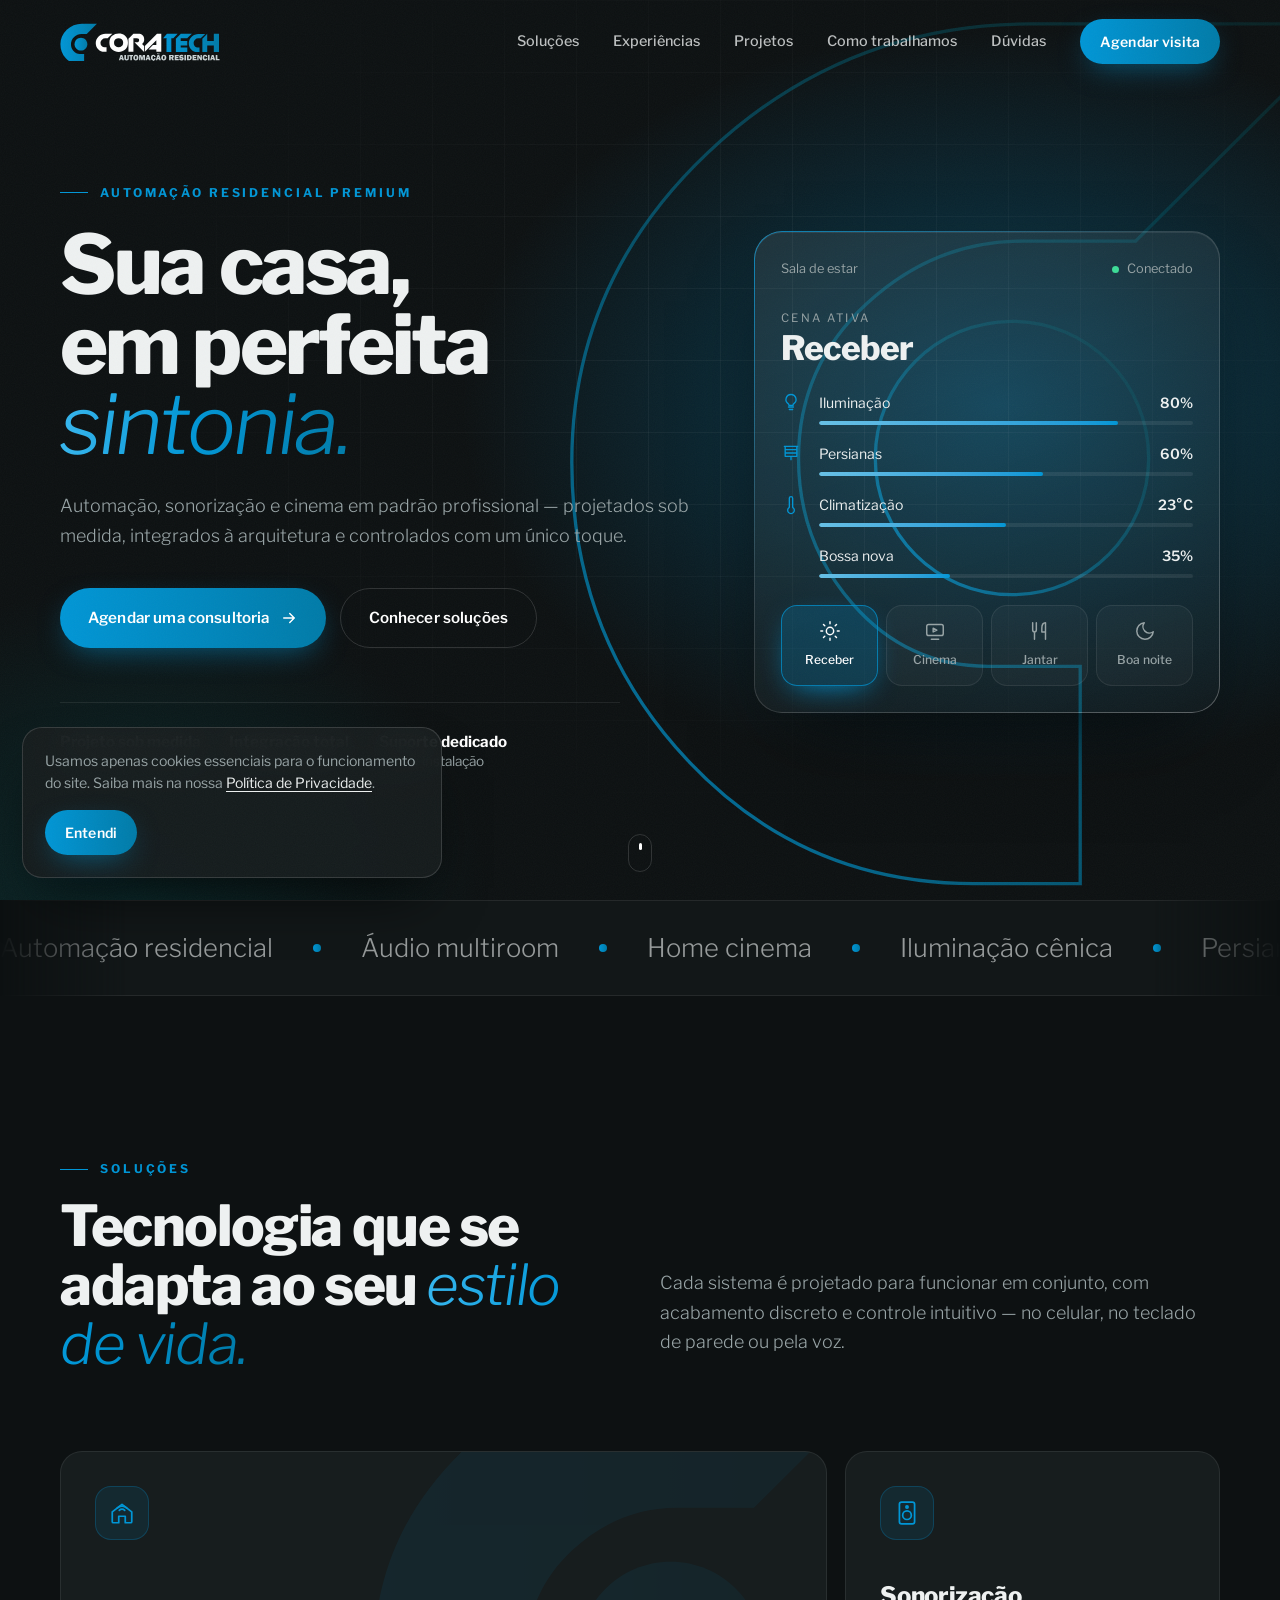
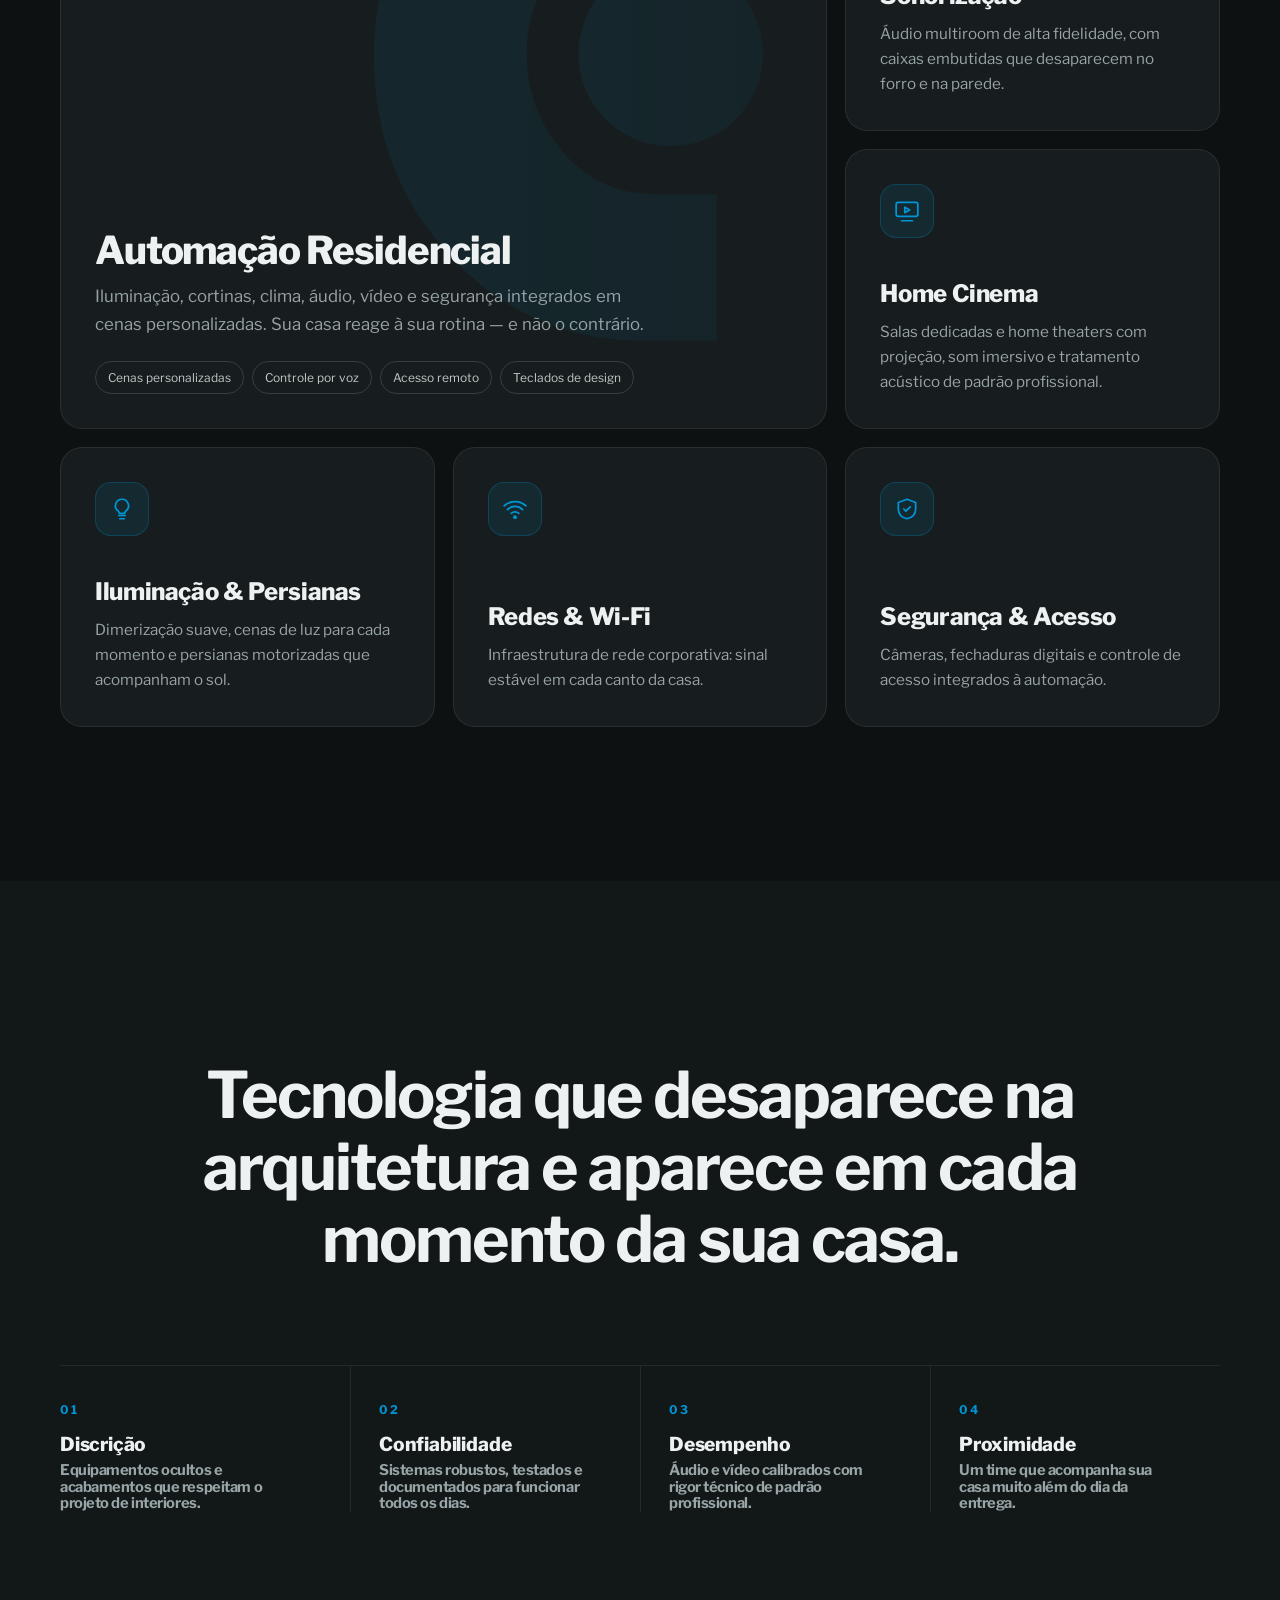
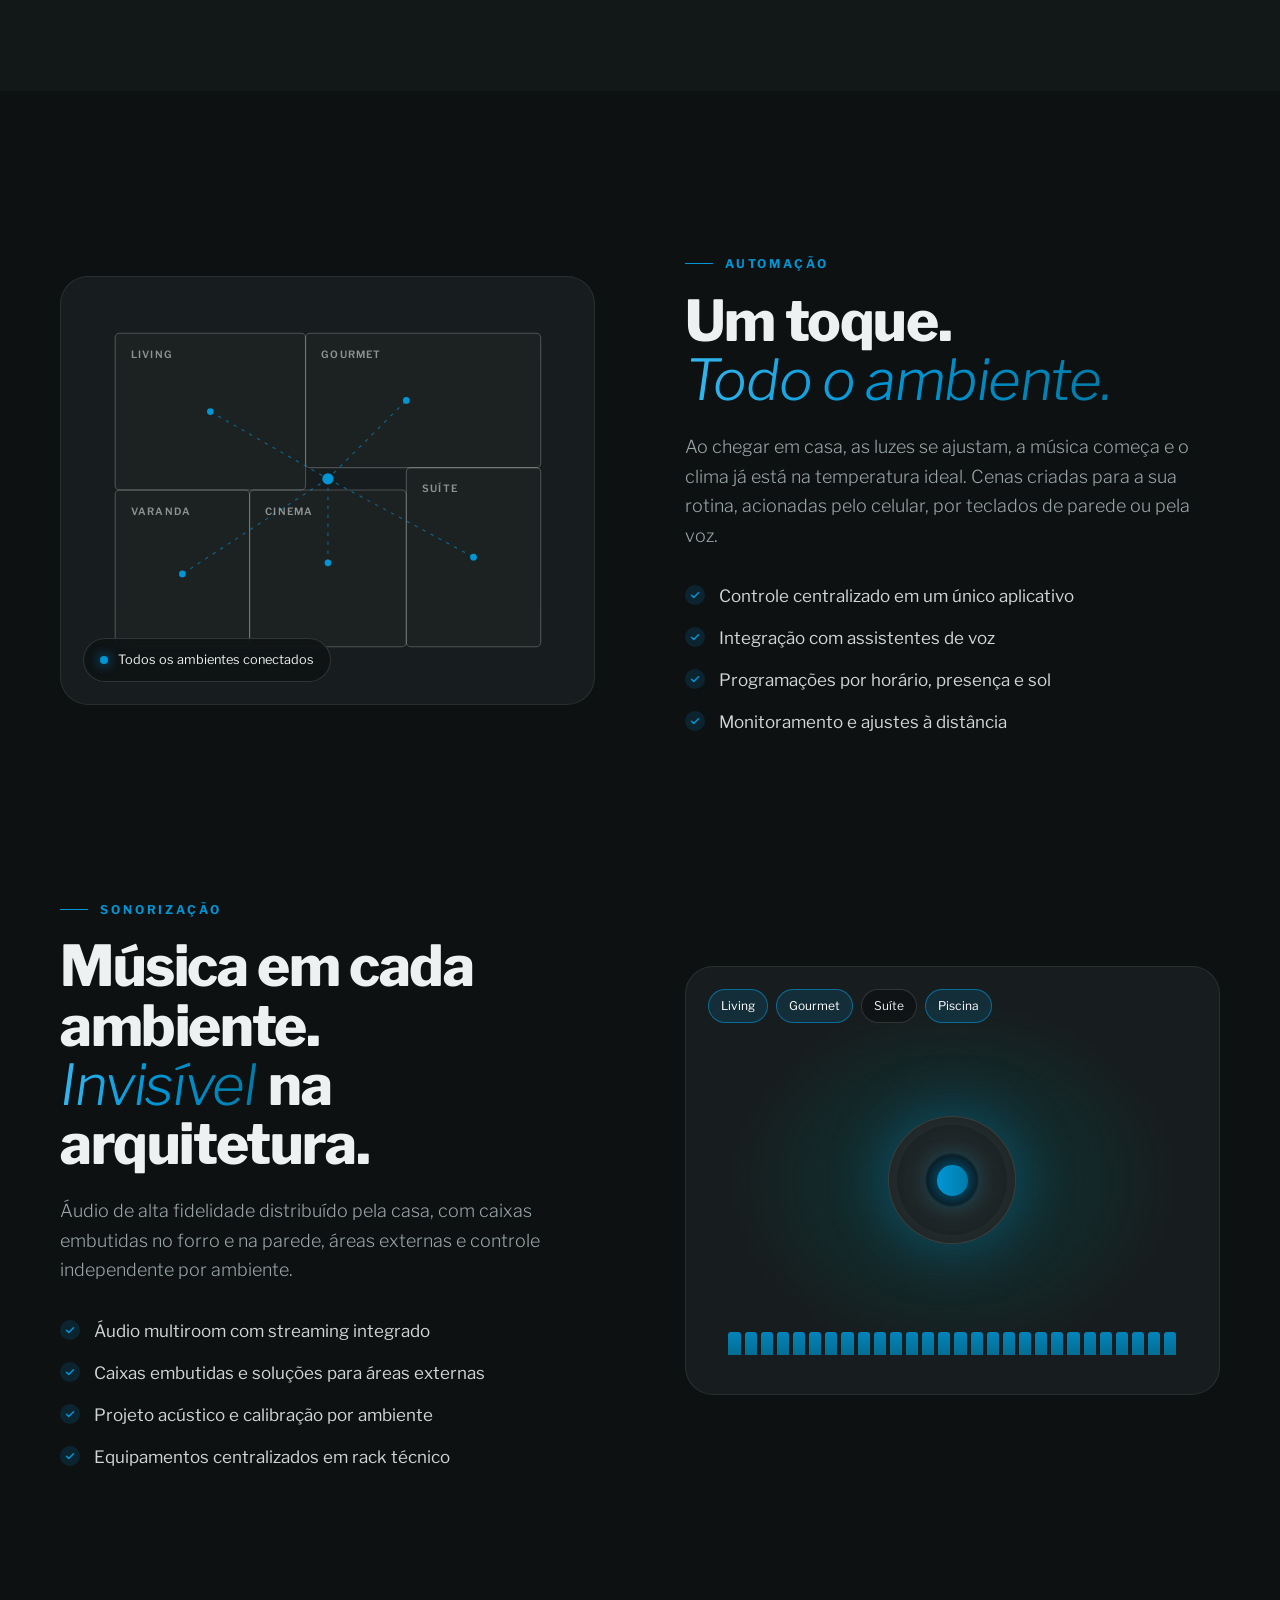
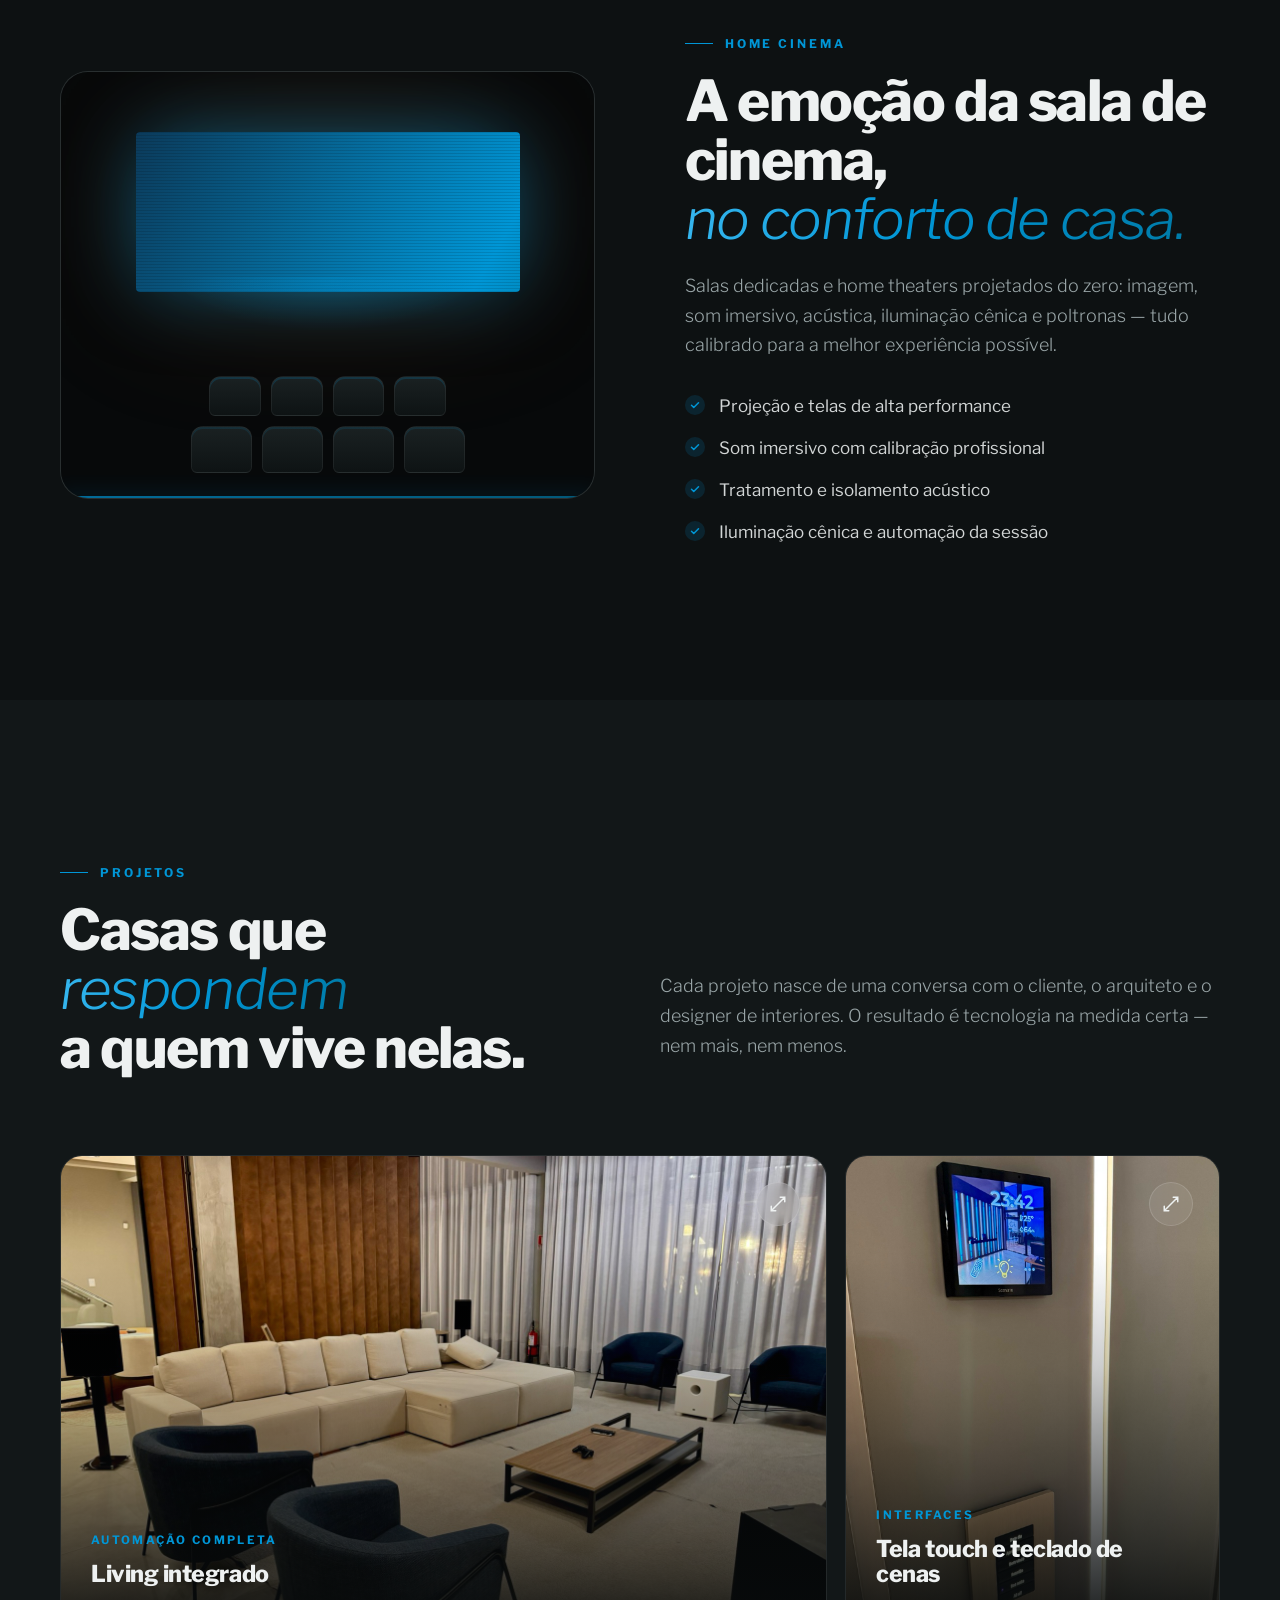
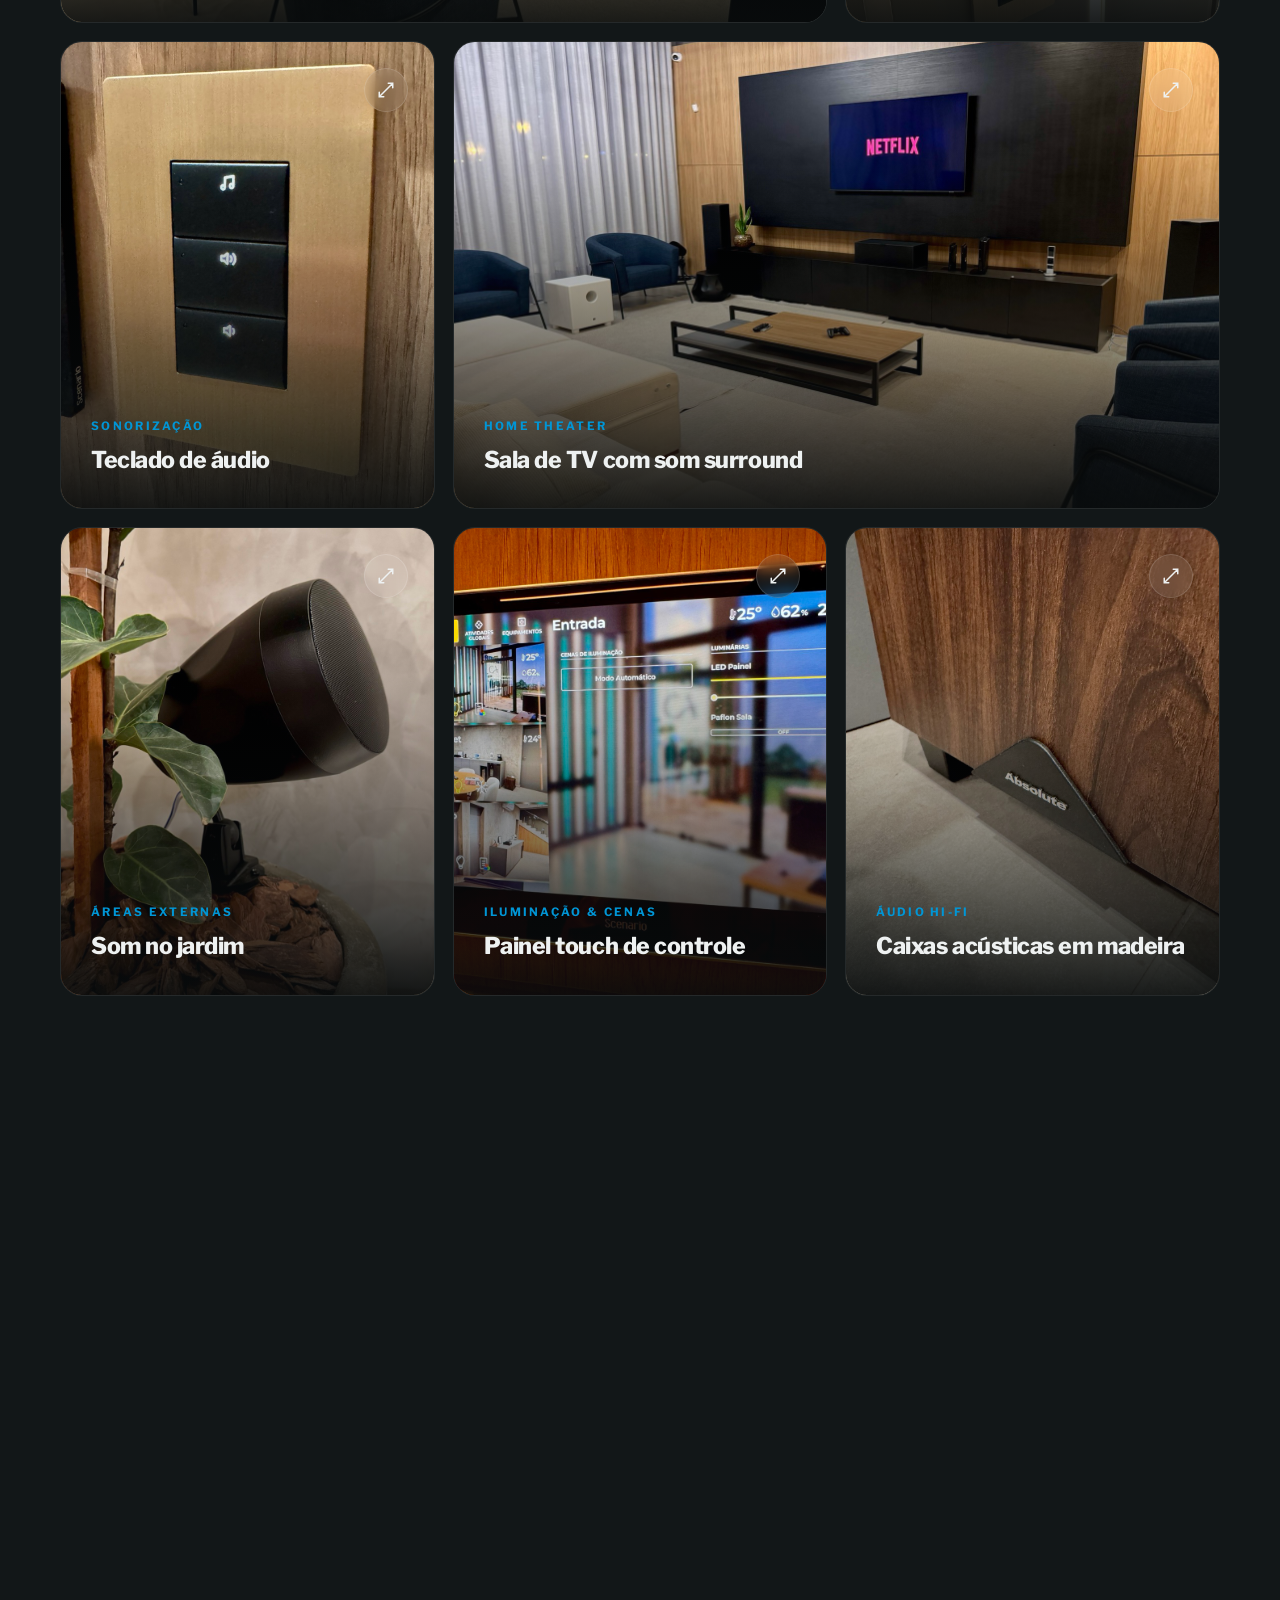
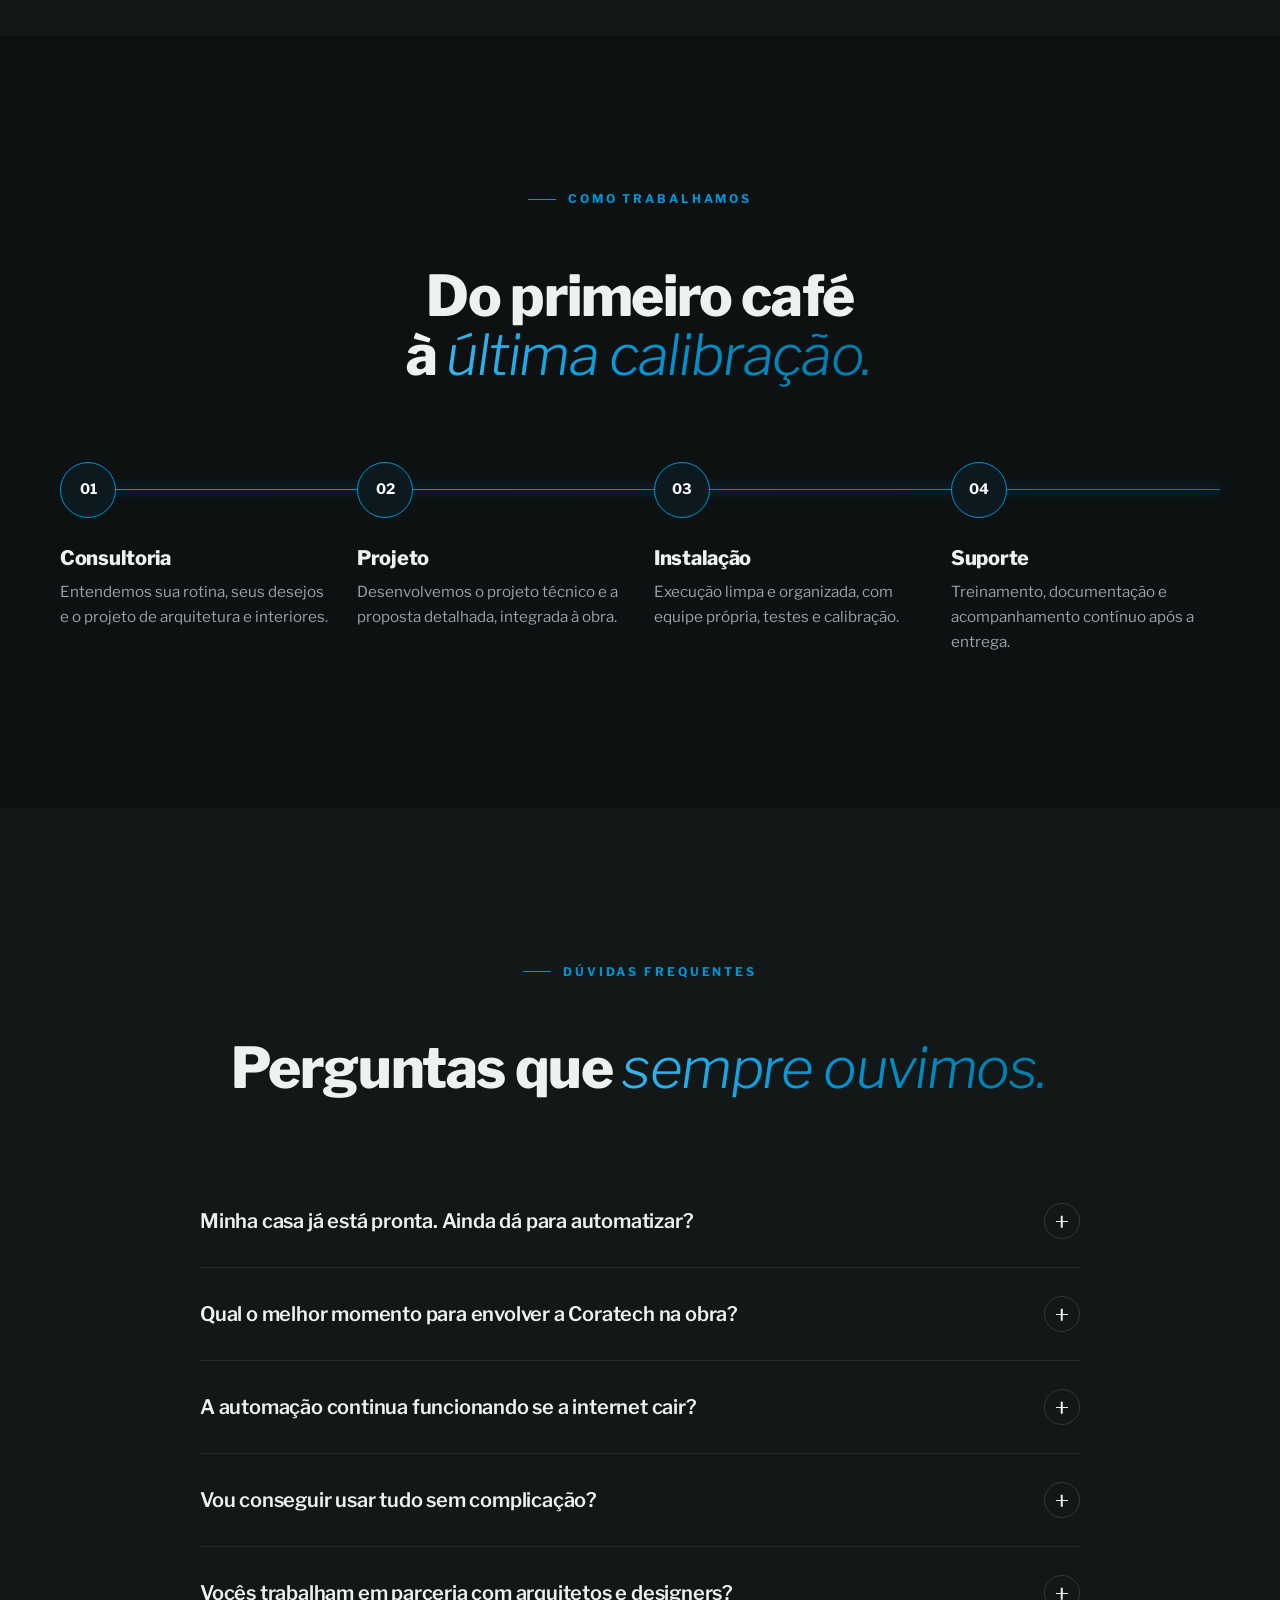
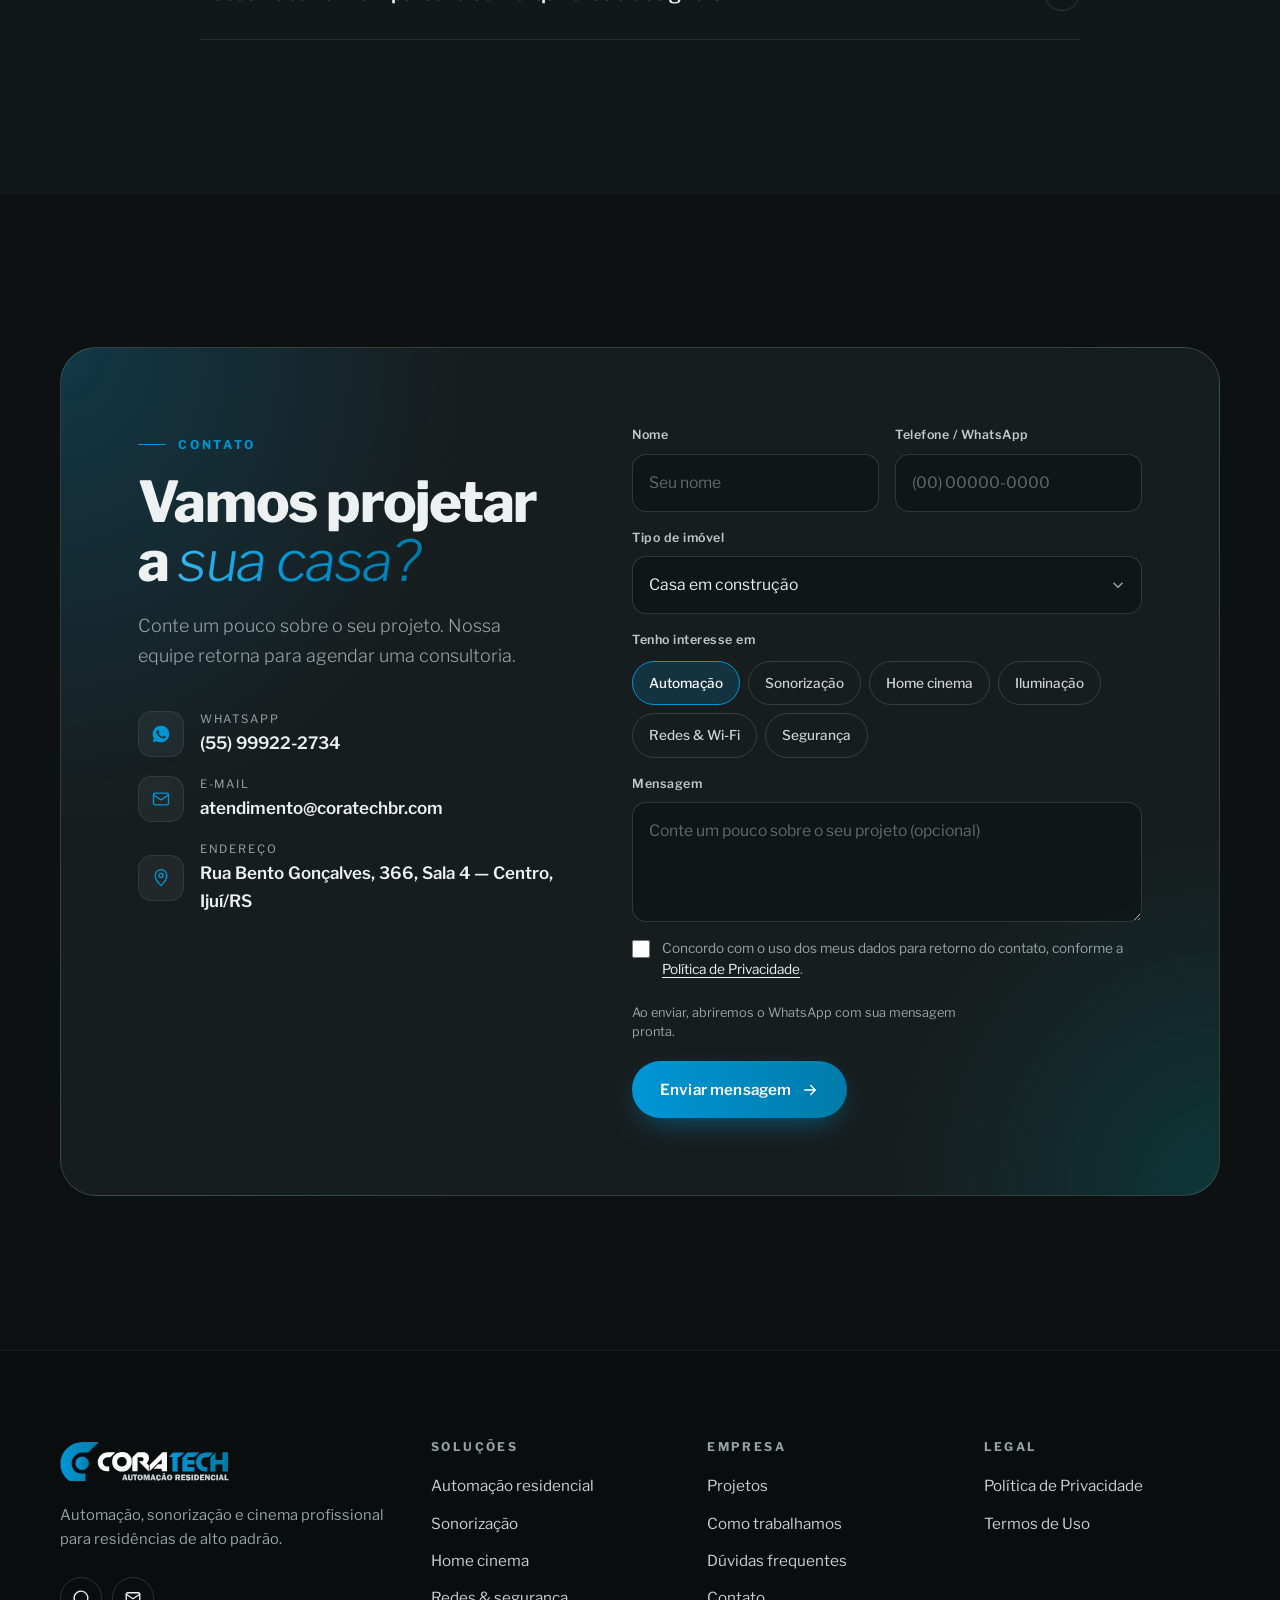
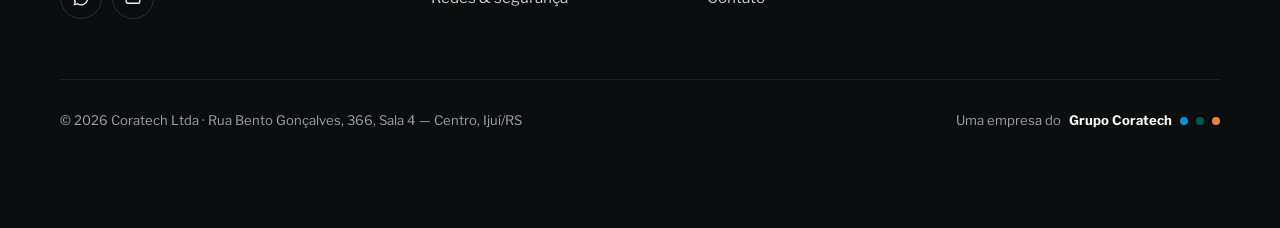
==== index.html @ dbb70e9f "Add files via upload" ====
<!doctype html>
<html lang="pt-BR">
<head>
  <meta charset="utf-8">
  <meta name="viewport" content="width=device-width, initial-scale=1">
  <title>Coratech — Automação Residencial, Sonorização e Cinema</title>
  <meta name="description" content="Coratech Automação Residencial: projetos sob medida de automação, sonorização ambiente e home cinema profissional para residências de alto padrão.">
  <meta name="theme-color" content="#0d1112">

  <!-- Compartilhamento (WhatsApp, Instagram, LinkedIn) -->
  <meta property="og:type" content="website">
  <meta property="og:title" content="Coratech — Automação Residencial Premium">
  <meta property="og:description" content="Automação, sonorização e cinema profissional para residências exigentes.">
  <meta property="og:locale" content="pt_BR">

  <link rel="icon" type="image/svg+xml" href="assets/img/favicon.svg">
  <link rel="preconnect" href="https://fonts.googleapis.com">
  <link rel="preconnect" href="https://fonts.gstatic.com" crossorigin>
  <link href="https://fonts.googleapis.com/css2?family=Libre+Franklin:ital,wght@0,300;0,400;0,500;0,600;0,700;0,800;1,300&display=swap" rel="stylesheet">
  <link rel="stylesheet" href="assets/css/style.css?v=3">
</head>
<body>

  <div class="progress" aria-hidden="true"></div>

  <!-- =====================================================================
       CABEÇALHO
       ===================================================================== -->
  <header class="header" id="topo">
    <div class="container">
      <a href="#inicio" class="brand" aria-label="Coratech — início">
        <img src="assets/img/logo-claro.svg" alt="Coratech Automação Residencial" width="363" height="86">
      </a>

      <nav class="nav" id="menu" aria-label="Menu principal">
        <a href="#solucoes">Soluções</a>
        <a href="#experiencias">Experiências</a>
        <a href="#projetos">Projetos</a>
        <a href="#processo">Como trabalhamos</a>
        <a href="#faq">Dúvidas</a>
        <a href="#contato" class="btn btn--sm">Agendar visita</a>
      </nav>

      <button class="menu-toggle" aria-label="Abrir menu" aria-controls="menu" aria-expanded="false">
        <span></span><span></span>
      </button>
    </div>
  </header>

  <main>

    <!-- =====================================================================
         HERO — com painel interativo de cenas
         ===================================================================== -->
    <section class="hero" id="inicio">
      <div class="hero__bg"></div>
      <div class="hero__grid"></div>

      <!-- Símbolo da marca desenhado em linha -->
      <svg class="hero__symbol" viewBox="0 0 84 94" aria-hidden="true">
        <defs>
          <linearGradient id="heroStroke" x1="0" y1="0" x2="1" y2="1">
            <stop offset="0" stop-color="#0096D6" stop-opacity=".9"/>
            <stop offset="1" stop-color="#035457" stop-opacity=".25"/>
          </linearGradient>
        </defs>
        <path transform="matrix(1,0,0,-1,-121,246.89)" d="M170.525 244.993C157.337 244.993 145.947 240.446 136.338 231.368 126.729 222.288 121.932 211.369 121.932 198.587 121.932 186.273 126.009 175.757 134.181 167.055 142.354 158.337 152.462 153.994 164.51 153.994H175.745V176.993H165.994C160.292 176.993 155.524 179.18 151.682 183.571 147.837 187.96 145.93 193.102 145.93 199.008 145.93 205.447 148.323 210.899 153.104 215.337 157.885 219.773 163.384 221.993 169.587 221.993H181.603L204.713 244.993Z"/>
        <path transform="matrix(1,0,0,-1,-121,246.89)" d="M154.053 199.043C154.053 191.051 160.531 184.573 168.523 184.573 176.515 184.573 182.993 191.051 182.993 199.043 182.993 207.035 176.515 213.513 168.523 213.513 160.531 213.513 154.053 207.035 154.053 199.043Z"/>
      </svg>

      <div class="container hero__inner">
        <div>
          <span class="eyebrow fade-in">Automação residencial premium</span>
          <h1 class="display">
            <span class="split-line"><span>Sua casa,</span></span>
            <span class="split-line"><span>em perfeita</span></span>
            <span class="split-line"><span><em class="accent">sintonia.</em></span></span>
          </h1>
          <p class="lead fade-in d1">
            Automação, sonorização e cinema em padrão profissional — projetados sob medida,
            integrados à arquitetura e controlados com um único toque.
          </p>
          <div class="hero__ctas fade-in d2">
            <a href="#contato" class="btn">
              Agendar uma consultoria
              <svg viewBox="0 0 24 24" fill="none" stroke="currentColor" stroke-width="2" stroke-linecap="round" stroke-linejoin="round"><path d="M5 12h14M13 6l6 6-6 6"/></svg>
            </a>
            <a href="#solucoes" class="btn btn--ghost">Conhecer soluções</a>
          </div>
          <div class="hero__meta fade-in d3">
            <div><strong>Projeto sob medida</strong>do conceito à entrega</div>
            <div><strong>Integração total</strong>em um só aplicativo</div>
            <div><strong>Suporte dedicado</strong>após a instalação</div>
          </div>
        </div>

        <!-- Painel de cenas: clique nos botões para ver a casa mudar -->
        <div class="hero__panel fade-in d4">
          <div class="panel" aria-live="polite">
            <div class="panel__top">
              <span>Sala de estar</span>
              <span class="panel__status"><i></i>Conectado</span>
            </div>
            <div class="panel__scene">
              <small>Cena ativa</small>
              <span class="panel__scene-name" data-scene-name>Receber</span>
            </div>

            <div class="panel__rows">
              <div class="prow">
                <svg viewBox="0 0 24 24" fill="none" stroke="currentColor" stroke-width="1.6" stroke-linecap="round" stroke-linejoin="round"><path d="M9 18h6M10 21h4M12 3a6 6 0 0 0-3.5 10.9c.6.5 1 1.2 1 2V16h5v-.1c0-.8.4-1.5 1-2A6 6 0 0 0 12 3z"/></svg>
                <span>Iluminação</span><b data-val="luz">80%</b>
                <div class="prow__bar"><i data-bar="luz"></i></div>
              </div>
              <div class="prow">
                <svg viewBox="0 0 24 24" fill="none" stroke="currentColor" stroke-width="1.6" stroke-linecap="round" stroke-linejoin="round"><path d="M4 4h16M5 4v12h14V4M5 8h14M5 12h14M12 16v4"/></svg>
                <span>Persianas</span><b data-val="persiana">60%</b>
                <div class="prow__bar"><i data-bar="persiana"></i></div>
              </div>
              <div class="prow">
                <svg viewBox="0 0 24 24" fill="none" stroke="currentColor" stroke-width="1.6" stroke-linecap="round" stroke-linejoin="round"><path d="M14 14.8V4a2 2 0 1 0-4 0v10.8a4 4 0 1 0 4 0z"/></svg>
                <span>Climatização</span><b data-val="clima">23°C</b>
                <div class="prow__bar"><i data-bar="clima"></i></div>
              </div>
              <div class="prow">
                <span class="panel__eq" aria-hidden="true"><i></i><i></i><i></i><i></i></span>
                <span data-val="musica">Bossa nova</span><b data-val="audio">35%</b>
                <div class="prow__bar"><i data-bar="audio"></i></div>
              </div>
            </div>

            <div class="scenes" role="group" aria-label="Escolher cena">
              <button class="scene-btn" data-scene="receber" aria-pressed="true">
                <svg viewBox="0 0 24 24" fill="none" stroke="currentColor" stroke-width="1.6" stroke-linecap="round" stroke-linejoin="round"><circle cx="12" cy="12" r="4"/><path d="M12 2v2M12 20v2M4.9 4.9l1.4 1.4M17.7 17.7l1.4 1.4M2 12h2M20 12h2M4.9 19.1l1.4-1.4M17.7 6.3l1.4-1.4"/></svg>
                Receber
              </button>
              <button class="scene-btn" data-scene="cinema" aria-pressed="false">
                <svg viewBox="0 0 24 24" fill="none" stroke="currentColor" stroke-width="1.6" stroke-linecap="round" stroke-linejoin="round"><rect x="3" y="5" width="18" height="12" rx="2"/><path d="M8 21h8M10 9l4 2-4 2z"/></svg>
                Cinema
              </button>
              <button class="scene-btn" data-scene="jantar" aria-pressed="false">
                <svg viewBox="0 0 24 24" fill="none" stroke="currentColor" stroke-width="1.6" stroke-linecap="round" stroke-linejoin="round"><path d="M8 3v8a2 2 0 0 1-4 0V3M6 13v8M18 21V3c-2 0-4 2-4 6v4h4"/></svg>
                Jantar
              </button>
              <button class="scene-btn" data-scene="noite" aria-pressed="false">
                <svg viewBox="0 0 24 24" fill="none" stroke="currentColor" stroke-width="1.6" stroke-linecap="round" stroke-linejoin="round"><path d="M21 12.8A9 9 0 1 1 11.2 3a7 7 0 0 0 9.8 9.8z"/></svg>
                Boa noite
              </button>
            </div>
          </div>
        </div>
      </div>

      <a href="#solucoes" class="scroll-cue" aria-label="Rolar para baixo"></a>
    </section>

    <!-- Faixa rolante -->
    <div class="marquee" aria-hidden="true">
      <div class="marquee__track">
        <span>Automação residencial</span><span>Áudio multiroom</span><span>Home cinema</span><span>Iluminação cênica</span><span>Persianas motorizadas</span><span>Climatização inteligente</span><span>Redes &amp; Wi-Fi</span><span>Segurança &amp; acesso</span>
        <span>Automação residencial</span><span>Áudio multiroom</span><span>Home cinema</span><span>Iluminação cênica</span><span>Persianas motorizadas</span><span>Climatização inteligente</span><span>Redes &amp; Wi-Fi</span><span>Segurança &amp; acesso</span>
      </div>
    </div>

    <!-- =====================================================================
         SOLUÇÕES
         ===================================================================== -->
    <section class="section" id="solucoes">
      <div class="container">
        <div class="section__head">
          <div class="reveal">
            <span class="eyebrow">Soluções</span>
            <h2 class="h2">Tecnologia que se adapta ao seu <em class="accent">estilo de vida.</em></h2>
          </div>
          <p class="lead reveal" data-delay="1">
            Cada sistema é projetado para funcionar em conjunto, com acabamento discreto e
            controle intuitivo — no celular, no teclado de parede ou pela voz.
          </p>
        </div>

        <div class="bento">
          <article class="card card--feature reveal">
            <div class="card__icon">
              <svg viewBox="0 0 24 24" fill="none" stroke="currentColor" stroke-width="1.6" stroke-linecap="round" stroke-linejoin="round"><path d="M3 11l9-7 9 7v9a1 1 0 0 1-1 1h-5v-6H9v6H4a1 1 0 0 1-1-1z"/><path d="M9.5 9.5a3.5 3.5 0 0 1 5 0M7.5 7.5a6.4 6.4 0 0 1 9 0"/></svg>
            </div>
            <h3 class="h3">Automação Residencial</h3>
            <p>Iluminação, cortinas, clima, áudio, vídeo e segurança integrados em cenas personalizadas. Sua casa reage à sua rotina — e não o contrário.</p>
            <div class="card__tags"><span>Cenas personalizadas</span><span>Controle por voz</span><span>Acesso remoto</span><span>Teclados de design</span></div>
          </article>

          <article class="card reveal" data-delay="1">
            <div class="card__icon">
              <svg viewBox="0 0 24 24" fill="none" stroke="currentColor" stroke-width="1.6" stroke-linecap="round" stroke-linejoin="round"><rect x="5" y="2" width="14" height="20" rx="2"/><circle cx="12" cy="14" r="4"/><circle cx="12" cy="6.5" r="1"/></svg>
            </div>
            <h3 class="h3">Sonorização</h3>
            <p>Áudio multiroom de alta fidelidade, com caixas embutidas que desaparecem no forro e na parede.</p>
          </article>

          <article class="card reveal" data-delay="2">
            <div class="card__icon">
              <svg viewBox="0 0 24 24" fill="none" stroke="currentColor" stroke-width="1.6" stroke-linecap="round" stroke-linejoin="round"><rect x="2" y="4" width="20" height="13" rx="2"/><path d="M7 21h10M10 8.5l4.5 2.5-4.5 2.5z"/></svg>
            </div>
            <h3 class="h3">Home Cinema</h3>
            <p>Salas dedicadas e home theaters com projeção, som imersivo e tratamento acústico de padrão profissional.</p>
          </article>

          <article class="card reveal">
            <div class="card__icon">
              <svg viewBox="0 0 24 24" fill="none" stroke="currentColor" stroke-width="1.6" stroke-linecap="round" stroke-linejoin="round"><path d="M9 18h6M10 21h4M12 3a6 6 0 0 0-3.5 10.9c.6.5 1 1.2 1 2V16h5v-.1c0-.8.4-1.5 1-2A6 6 0 0 0 12 3z"/></svg>
            </div>
            <h3 class="h3">Iluminação &amp; Persianas</h3>
            <p>Dimerização suave, cenas de luz para cada momento e persianas motorizadas que acompanham o sol.</p>
          </article>

          <article class="card reveal" data-delay="1">
            <div class="card__icon">
              <svg viewBox="0 0 24 24" fill="none" stroke="currentColor" stroke-width="1.6" stroke-linecap="round" stroke-linejoin="round"><path d="M5 12.5a10 10 0 0 1 14 0M8.5 16a5 5 0 0 1 7 0M2 9a15 15 0 0 1 20 0"/><circle cx="12" cy="19.5" r="1"/></svg>
            </div>
            <h3 class="h3">Redes &amp; Wi-Fi</h3>
            <p>Infraestrutura de rede corporativa: sinal estável em cada canto da casa.</p>
          </article>

          <article class="card reveal" data-delay="2">
            <div class="card__icon">
              <svg viewBox="0 0 24 24" fill="none" stroke="currentColor" stroke-width="1.6" stroke-linecap="round" stroke-linejoin="round"><path d="M12 3l8 3v6c0 5-3.5 8-8 9-4.5-1-8-4-8-9V6z"/><path d="M9 12l2 2 4-4"/></svg>
            </div>
            <h3 class="h3">Segurança &amp; Acesso</h3>
            <p>Câmeras, fechaduras digitais e controle de acesso integrados à automação.</p>
          </article>
        </div>
      </div>
    </section>

    <!-- =====================================================================
         MANIFESTO
         ===================================================================== -->
    <section class="manifesto section--alt">
      <div class="container">
        <!-- As palavras acendem conforme a rolagem. Palavras com * ficam em azul. -->
        <p data-words>Tecnologia que *desaparece* na arquitetura e *aparece* em cada momento da sua casa.</p>

        <div class="pillars">
          <div class="pillar reveal"><b>01</b><h3>Discrição</h3><p>Equipamentos ocultos e acabamentos que respeitam o projeto de interiores.</p></div>
          <div class="pillar reveal" data-delay="1"><b>02</b><h3>Confiabilidade</h3><p>Sistemas robustos, testados e documentados para funcionar todos os dias.</p></div>
          <div class="pillar reveal" data-delay="2"><b>03</b><h3>Desempenho</h3><p>Áudio e vídeo calibrados com rigor técnico de padrão profissional.</p></div>
          <div class="pillar reveal" data-delay="3"><b>04</b><h3>Proximidade</h3><p>Um time que acompanha sua casa muito além do dia da entrega.</p></div>
        </div>
      </div>
    </section>

    <!-- =====================================================================
         EXPERIÊNCIAS
         ===================================================================== -->
    <section class="section" id="experiencias">
      <div class="container">

        <!-- Automação -->
        <div class="feature">
          <div class="feature__media reveal-scale" data-observe>
            <div class="plan">
              <svg viewBox="0 0 400 300" aria-hidden="true">
                <g class="lights">
                  <ellipse class="light" cx="95" cy="80" rx="60" ry="45"/>
                  <ellipse class="light" cx="270" cy="70" rx="70" ry="40"/>
                  <ellipse class="light" cx="330" cy="210" rx="45" ry="45"/>
                  <ellipse class="light" cx="200" cy="215" rx="55" ry="40"/>
                  <ellipse class="light" cx="70" cy="225" rx="45" ry="40"/>
                </g>
                <rect class="room" x="10" y="10" width="170" height="140" rx="4"/>
                <rect class="room" x="180" y="10" width="210" height="120" rx="4"/>
                <rect class="room" x="270" y="130" width="120" height="160" rx="4"/>
                <rect class="room" x="130" y="150" width="140" height="140" rx="4"/>
                <rect class="room" x="10" y="150" width="120" height="140" rx="4"/>
                <path class="wire" d="M95 80 L200 140 L270 70 M200 140 L330 210 M200 140 L200 215 M200 140 L70 225"/>
                <circle class="node" cx="200" cy="140" r="5"/>
                <circle class="node" cx="95" cy="80" r="3"/>
                <circle class="node" cx="270" cy="70" r="3"/>
                <circle class="node" cx="330" cy="210" r="3"/>
                <circle class="node" cx="200" cy="215" r="3"/>
                <circle class="node" cx="70" cy="225" r="3"/>
                <text x="24" y="32">Living</text>
                <text x="194" y="32">Gourmet</text>
                <text x="284" y="152">Suíte</text>
                <text x="144" y="172">Cinema</text>
                <text x="24" y="172">Varanda</text>
              </svg>
            </div>
            <div class="plan-badge"><i></i>Todos os ambientes conectados</div>
          </div>
          <div class="feature__text reveal" data-delay="1">
            <span class="eyebrow">Automação</span>
            <h2 class="h2">Um toque.<br><em class="accent">Todo o ambiente.</em></h2>
            <p class="lead">Ao chegar em casa, as luzes se ajustam, a música começa e o clima já está na temperatura ideal. Cenas criadas para a sua rotina, acionadas pelo celular, por teclados de parede ou pela voz.</p>
            <ul class="checklist">
              <li>Controle centralizado em um único aplicativo</li>
              <li>Integração com assistentes de voz</li>
              <li>Programações por horário, presença e sol</li>
              <li>Monitoramento e ajustes à distância</li>
            </ul>
          </div>
        </div>

        <!-- Sonorização -->
        <div class="feature feature--rev">
          <div class="feature__media reveal-scale" data-observe>
            <div class="sound">
              <span class="sound__ring"></span><span class="sound__ring"></span><span class="sound__ring"></span><span class="sound__ring"></span>
              <span class="sound__core"></span>
              <div class="sound__bars" data-bars="28" aria-hidden="true"></div>
              <div class="sound__rooms" aria-hidden="true">
                <span class="on">Living</span><span class="on">Gourmet</span><span>Suíte</span><span class="on">Piscina</span>
              </div>
            </div>
          </div>
          <div class="feature__text reveal" data-delay="1">
            <span class="eyebrow">Sonorização</span>
            <h2 class="h2">Música em cada ambiente.<br><em class="accent">Invisível</em> na arquitetura.</h2>
            <p class="lead">Áudio de alta fidelidade distribuído pela casa, com caixas embutidas no forro e na parede, áreas externas e controle independente por ambiente.</p>
            <ul class="checklist">
              <li>Áudio multiroom com streaming integrado</li>
              <li>Caixas embutidas e soluções para áreas externas</li>
              <li>Projeto acústico e calibração por ambiente</li>
              <li>Equipamentos centralizados em rack técnico</li>
            </ul>
          </div>
        </div>

        <!-- Cinema -->
        <div class="feature">
          <div class="feature__media reveal-scale" data-observe>
            <div class="cinema" aria-hidden="true">
              <div class="cinema__beam"></div>
              <div class="cinema__screen"></div>
              <div class="cinema__glow"></div>
              <div class="cinema__seats">
                <div class="cinema__row"><i></i><i></i><i></i><i></i></div>
                <div class="cinema__row"><i></i><i></i><i></i><i></i></div>
              </div>
              <div class="cinema__strip"></div>
            </div>
          </div>
          <div class="feature__text reveal" data-delay="1">
            <span class="eyebrow">Home Cinema</span>
            <h2 class="h2">A emoção da sala de cinema,<br><em class="accent">no conforto de casa.</em></h2>
            <p class="lead">Salas dedicadas e home theaters projetados do zero: imagem, som imersivo, acústica, iluminação cênica e poltronas — tudo calibrado para a melhor experiência possível.</p>
            <ul class="checklist">
              <li>Projeção e telas de alta performance</li>
              <li>Som imersivo com calibração profissional</li>
              <li>Tratamento e isolamento acústico</li>
              <li>Iluminação cênica e automação da sessão</li>
            </ul>
          </div>
        </div>

      </div>
    </section>

    <!-- =====================================================================
         PROJETOS
         Para trocar uma foto: salve o arquivo em assets/img/projetos/ e altere
         o caminho em style="background-image: url('...')" e em data-full="...".
         Clique em um projeto para ampliar a foto (galeria com setas).
         ===================================================================== -->
    <section class="section section--alt" id="projetos">
      <div class="container">
        <div class="section__head">
          <div class="reveal">
            <span class="eyebrow">Projetos</span>
            <h2 class="h2">Casas que <em class="accent">respondem</em><br>a quem vive nelas.</h2>
          </div>
          <p class="lead reveal" data-delay="1">
            Cada projeto nasce de uma conversa com o cliente, o arquiteto e o designer de interiores.
            O resultado é tecnologia na medida certa — nem mais, nem menos.
          </p>
        </div>

        <div class="projects">
          <article class="project project--lg reveal" tabindex="0" role="button" aria-label="Ampliar foto: Living integrado" data-full="assets/img/projetos/living-integrado.jpg">
            <div class="project__img" style="background-image: url('assets/img/projetos/living-integrado.jpg'); background-position: center 60%"></div>
            <span class="project__mark" aria-hidden="true"><svg viewBox="0 0 24 24" fill="none" stroke="currentColor" stroke-width="2" stroke-linecap="round"><path d="M15 3h6v6M10 14L21 3M9 21H3v-6M3 21l7-7"/></svg></span>
            <div class="project__body">
              <small>Automação completa</small>
              <h3>Living integrado</h3>
              <p>Iluminação, cortinas, áudio e vídeo controlados em cenas — tecnologia discreta, a serviço da arquitetura.</p>
            </div>
          </article>
          <article class="project reveal" data-delay="1" tabindex="0" role="button" aria-label="Ampliar foto: Tela touch e teclado de cenas" data-full="assets/img/projetos/tela-e-teclado-de-cenas.jpg">
            <div class="project__img" style="background-image: url('assets/img/projetos/tela-e-teclado-de-cenas.jpg'); background-position: center 40%"></div>
            <span class="project__mark" aria-hidden="true"><svg viewBox="0 0 24 24" fill="none" stroke="currentColor" stroke-width="2" stroke-linecap="round"><path d="M15 3h6v6M10 14L21 3M9 21H3v-6M3 21l7-7"/></svg></span>
            <div class="project__body">
              <small>Interfaces</small>
              <h3>Tela touch e teclado de cenas</h3>
              <p>“Bom dia”, “Receber”, “Boa noite”: cenas personalizadas a um toque, ao lado de uma tela com clima e iluminação.</p>
            </div>
          </article>
          <article class="project reveal" data-delay="2" tabindex="0" role="button" aria-label="Ampliar foto: Teclado de áudio" data-full="assets/img/projetos/teclado-de-audio.jpg">
            <div class="project__img" style="background-image: url('assets/img/projetos/teclado-de-audio.jpg'); background-position: center"></div>
            <span class="project__mark" aria-hidden="true"><svg viewBox="0 0 24 24" fill="none" stroke="currentColor" stroke-width="2" stroke-linecap="round"><path d="M15 3h6v6M10 14L21 3M9 21H3v-6M3 21l7-7"/></svg></span>
            <div class="project__body">
              <small>Sonorização</small>
              <h3>Teclado de áudio</h3>
              <p>Música por ambiente com teclas retroiluminadas e acabamento metálico escovado.</p>
            </div>
          </article>
          <article class="project project--lg reveal" tabindex="0" role="button" aria-label="Ampliar foto: Sala de TV com som surround" data-full="assets/img/projetos/home-theater.jpg">
            <div class="project__img" style="background-image: url('assets/img/projetos/home-theater.jpg'); background-position: center 45%"></div>
            <span class="project__mark" aria-hidden="true"><svg viewBox="0 0 24 24" fill="none" stroke="currentColor" stroke-width="2" stroke-linecap="round"><path d="M15 3h6v6M10 14L21 3M9 21H3v-6M3 21l7-7"/></svg></span>
            <div class="project__body">
              <small>Home theater</small>
              <h3>Sala de TV com som surround</h3>
              <p>Caixas torre, caixa central e subwoofer integrados ao painel, com controle único de áudio e vídeo.</p>
            </div>
          </article>
          <article class="project reveal" data-delay="1" tabindex="0" role="button" aria-label="Ampliar foto: Som no jardim" data-full="assets/img/projetos/som-no-jardim.jpg">
            <div class="project__img" style="background-image: url('assets/img/projetos/som-no-jardim.jpg'); background-position: 62% center"></div>
            <span class="project__mark" aria-hidden="true"><svg viewBox="0 0 24 24" fill="none" stroke="currentColor" stroke-width="2" stroke-linecap="round"><path d="M15 3h6v6M10 14L21 3M9 21H3v-6M3 21l7-7"/></svg></span>
            <div class="project__body">
              <small>Áreas externas</small>
              <h3>Som no jardim</h3>
              <p>Caixas para áreas externas que se integram ao paisagismo.</p>
            </div>
          </article>
          <article class="project reveal" data-delay="2" tabindex="0" role="button" aria-label="Ampliar foto: Painel touch de controle" data-full="assets/img/projetos/painel-touch.jpg">
            <div class="project__img" style="background-image: url('assets/img/projetos/painel-touch.jpg'); background-position: 40% center"></div>
            <span class="project__mark" aria-hidden="true"><svg viewBox="0 0 24 24" fill="none" stroke="currentColor" stroke-width="2" stroke-linecap="round"><path d="M15 3h6v6M10 14L21 3M9 21H3v-6M3 21l7-7"/></svg></span>
            <div class="project__body">
              <small>Iluminação &amp; cenas</small>
              <h3>Painel touch de controle</h3>
              <p>Iluminação, persianas e clima de cada ambiente reunidos em uma única tela.</p>
            </div>
          </article>
          <article class="project reveal" tabindex="0" role="button" aria-label="Ampliar foto: Caixas acústicas em madeira" data-full="assets/img/projetos/caixa-acustica.jpg">
            <div class="project__img" style="background-image: url('assets/img/projetos/caixa-acustica.jpg'); background-position: center"></div>
            <span class="project__mark" aria-hidden="true"><svg viewBox="0 0 24 24" fill="none" stroke="currentColor" stroke-width="2" stroke-linecap="round"><path d="M15 3h6v6M10 14L21 3M9 21H3v-6M3 21l7-7"/></svg></span>
            <div class="project__body">
              <small>Áudio hi-fi</small>
              <h3>Caixas acústicas em madeira</h3>
              <p>Equipamentos de alta fidelidade com acabamento que conversa com o mobiliário.</p>
            </div>
          </article>
          <article class="project project--lg reveal" data-delay="1" tabindex="0" role="button" aria-label="Ampliar foto: No acabamento do seu projeto" data-full="assets/img/projetos/acabamentos.jpg">
            <div class="project__img" style="background-image: url('assets/img/projetos/acabamentos.jpg'); background-position: center"></div>
            <span class="project__mark" aria-hidden="true"><svg viewBox="0 0 24 24" fill="none" stroke="currentColor" stroke-width="2" stroke-linecap="round"><path d="M15 3h6v6M10 14L21 3M9 21H3v-6M3 21l7-7"/></svg></span>
            <div class="project__body">
              <small>Acabamentos</small>
              <h3>No acabamento do seu projeto</h3>
              <p>Teclados e interfaces em dezenas de cores e texturas, escolhidos junto com o arquiteto e o designer.</p>
            </div>
          </article>
          <article class="project reveal" data-delay="2" tabindex="0" role="button" aria-label="Ampliar foto: Materiais sob medida" data-full="assets/img/projetos/amostras-de-acabamento.jpg">
            <div class="project__img" style="background-image: url('assets/img/projetos/amostras-de-acabamento.jpg'); background-position: center"></div>
            <span class="project__mark" aria-hidden="true"><svg viewBox="0 0 24 24" fill="none" stroke="currentColor" stroke-width="2" stroke-linecap="round"><path d="M15 3h6v6M10 14L21 3M9 21H3v-6M3 21l7-7"/></svg></span>
            <div class="project__body">
              <small>Detalhes</small>
              <h3>Materiais sob medida</h3>
              <p>Cada detalhe pensado para desaparecer na decoração — ou para ser destaque.</p>
            </div>
          </article>
        </div>
      </div>
    </section>

    <!-- =====================================================================
         PROCESSO
         ===================================================================== -->
    <section class="section" id="processo">
      <div class="container">
        <div class="section__head section__head--center">
          <span class="eyebrow reveal">Como trabalhamos</span>
          <h2 class="h2 reveal" data-delay="1">Do primeiro café<br>à <em class="accent">última calibração.</em></h2>
        </div>

        <div class="steps" data-observe>
          <div class="steps__line"><i></i></div>
          <div class="step reveal">
            <div class="step__num">01</div>
            <h3>Consultoria</h3>
            <p>Entendemos sua rotina, seus desejos e o projeto de arquitetura e interiores.</p>
          </div>
          <div class="step reveal" data-delay="1">
            <div class="step__num">02</div>
            <h3>Projeto</h3>
            <p>Desenvolvemos o projeto técnico e a proposta detalhada, integrada à obra.</p>
          </div>
          <div class="step reveal" data-delay="2">
            <div class="step__num">03</div>
            <h3>Instalação</h3>
            <p>Execução limpa e organizada, com equipe própria, testes e calibração.</p>
          </div>
          <div class="step reveal" data-delay="3">
            <div class="step__num">04</div>
            <h3>Suporte</h3>
            <p>Treinamento, documentação e acompanhamento contínuo após a entrega.</p>
          </div>
        </div>
      </div>
    </section>

    <!-- =====================================================================
         DÚVIDAS FREQUENTES
         ===================================================================== -->
    <section class="section section--alt" id="faq">
      <div class="container">
        <div class="section__head section__head--center">
          <span class="eyebrow reveal">Dúvidas frequentes</span>
          <h2 class="h2 reveal" data-delay="1">Perguntas que <em class="accent">sempre ouvimos.</em></h2>
        </div>

        <div class="faq reveal">
          <details>
            <summary>Minha casa já está pronta. Ainda dá para automatizar?<i></i></summary>
            <div class="faq__a"><p>Sim. Existem soluções sem fio e de baixa intervenção, pensadas para imóveis prontos, que evitam quebra-quebra. Na visita técnica avaliamos a melhor abordagem para o seu caso.</p></div>
          </details>
          <details>
            <summary>Qual o melhor momento para envolver a Coratech na obra?<i></i></summary>
            <div class="faq__a"><p>O quanto antes — idealmente ainda na fase de projeto arquitetônico. Assim a infraestrutura é prevista desde o início, com melhor resultado estético e menor custo.</p></div>
          </details>
          <details>
            <summary>A automação continua funcionando se a internet cair?<i></i></summary>
            <div class="faq__a"><p>Sim. Os comandos locais — teclados, cenas e programações — continuam operando normalmente. A internet é necessária apenas para o acesso remoto e serviços de streaming.</p></div>
          </details>
          <details>
            <summary>Vou conseguir usar tudo sem complicação?<i></i></summary>
            <div class="faq__a"><p>Esse é o nosso principal objetivo. As interfaces são configuradas de acordo com a sua rotina e, na entrega, todos os moradores recebem treinamento.</p></div>
          </details>
          <details>
            <summary>Vocês trabalham em parceria com arquitetos e designers?<i></i></summary>
            <div class="faq__a"><p>Sim. Atuamos lado a lado com arquitetos, designers de interiores e construtoras, respeitando o conceito do projeto e o cronograma da obra.</p></div>
          </details>
        </div>
      </div>
    </section>

    <!-- =====================================================================
         CONTATO — o formulário abre o WhatsApp com a mensagem pronta
         ===================================================================== -->
    <section class="section" id="contato">
      <div class="container">
        <div class="contact reveal-scale" data-observe>
          <div>
            <span class="eyebrow">Contato</span>
            <h2 class="h2">Vamos projetar a <em class="accent">sua casa?</em></h2>
            <p class="lead">Conte um pouco sobre o seu projeto. Nossa equipe retorna para agendar uma consultoria.</p>

            <ul class="contact__info">
              <li>
                <span class="ico"><svg viewBox="0 0 24 24" fill="currentColor"><path d="M12 2a10 10 0 0 0-8.6 15.1L2 22l5-1.3A10 10 0 1 0 12 2zm5.3 14.1c-.2.6-1.3 1.2-1.8 1.3-.5 0-1 .2-3.3-.7a11.5 11.5 0 0 1-4.6-4.1c-.5-.7-1.1-1.9-1.1-3.1 0-1.2.6-1.8.9-2 .2-.3.5-.3.7-.3h.5c.2 0 .4 0 .6.5l.8 2c.1.2.1.4 0 .5l-.4.6-.4.4c-.1.2-.3.3-.1.6.2.3.8 1.3 1.7 2.1 1.2 1 2.1 1.4 2.4 1.5.3.1.5.1.6-.1l.9-1.1c.2-.3.4-.2.7-.1l1.9.9c.3.1.5.2.5.3.1.2.1.6-.1 1.1z"/></svg></span>
                <div><small>WhatsApp</small><a href="#" data-link="whatsapp" data-text="telefone">(55) 99922-2734</a></div>
              </li>
              <li>
                <span class="ico"><svg viewBox="0 0 24 24" fill="none" stroke="currentColor" stroke-width="1.6" stroke-linecap="round" stroke-linejoin="round"><rect x="3" y="5" width="18" height="14" rx="2"/><path d="M3 7l9 6 9-6"/></svg></span>
                <div><small>E-mail</small><a href="#" data-link="email" data-text="email">atendimento@coratechbr.com</a></div>
              </li>
              <li>
                <span class="ico"><svg viewBox="0 0 24 24" fill="none" stroke="currentColor" stroke-width="1.6" stroke-linecap="round" stroke-linejoin="round"><path d="M12 21s-7-6.2-7-12a7 7 0 0 1 14 0c0 5.8-7 12-7 12z"/><circle cx="12" cy="9" r="2.5"/></svg></span>
                <div><small>Endereço</small><a href="#" data-link="mapa" data-text="endereco" target="_blank" rel="noopener">Rua Bento Gonçalves, 366, Sala 4 — Centro, Ijuí/RS</a></div>
              </li>
            </ul>
          </div>

          <form class="form" id="form-contato" novalidate>
            <div class="field">
              <label for="f-nome">Nome</label>
              <input id="f-nome" name="nome" type="text" placeholder="Seu nome" autocomplete="name" required>
            </div>
            <div class="field">
              <label for="f-tel">Telefone / WhatsApp</label>
              <input id="f-tel" name="telefone" type="tel" placeholder="(00) 00000-0000" autocomplete="tel" inputmode="tel" required>
            </div>
            <div class="field field--full">
              <label for="f-tipo">Tipo de imóvel</label>
              <select id="f-tipo" name="imovel">
                <option>Casa em construção</option>
                <option>Casa pronta</option>
                <option>Apartamento</option>
                <option>Cobertura</option>
                <option>Casa de campo / praia</option>
                <option>Projeto de arquitetura (sou profissional)</option>
              </select>
            </div>
            <fieldset class="field field--full" style="border:0;padding:0;margin:0">
              <legend style="font-size:.78rem;font-weight:600;letter-spacing:.04em;color:rgba(238,241,241,.8);margin-bottom:10px;padding:0">Tenho interesse em</legend>
              <div class="chips">
                <label><input type="checkbox" name="interesse" value="Automação" checked><span>Automação</span></label>
                <label><input type="checkbox" name="interesse" value="Sonorização"><span>Sonorização</span></label>
                <label><input type="checkbox" name="interesse" value="Home cinema"><span>Home cinema</span></label>
                <label><input type="checkbox" name="interesse" value="Iluminação"><span>Iluminação</span></label>
                <label><input type="checkbox" name="interesse" value="Redes e Wi-Fi"><span>Redes &amp; Wi-Fi</span></label>
                <label><input type="checkbox" name="interesse" value="Segurança"><span>Segurança</span></label>
              </div>
            </fieldset>
            <div class="field field--full">
              <label for="f-msg">Mensagem</label>
              <textarea id="f-msg" name="mensagem" placeholder="Conte um pouco sobre o seu projeto (opcional)"></textarea>
            </div>
            <label class="consent">
              <input type="checkbox" name="consentimento" required>
              <span>Concordo com o uso dos meus dados para retorno do contato, conforme a <a href="privacidade.html" target="_blank">Política de Privacidade</a>.</span>
            </label>
            <div class="form__foot">
              <p data-form-msg>Ao enviar, abriremos o WhatsApp com sua mensagem pronta.</p>
              <button type="submit" class="btn">
                Enviar mensagem
                <svg viewBox="0 0 24 24" fill="none" stroke="currentColor" stroke-width="2" stroke-linecap="round" stroke-linejoin="round"><path d="M5 12h14M13 6l6 6-6 6"/></svg>
              </button>
            </div>
          </form>
        </div>
      </div>
    </section>

  </main>

  <!-- =====================================================================
       RODAPÉ
       ===================================================================== -->
  <footer class="footer">
    <div class="container">
      <div class="footer__top">
        <div class="footer__brand">
          <img src="assets/img/logo-claro.svg" alt="Coratech Automação Residencial" width="363" height="86" loading="lazy">
          <p>Automação, sonorização e cinema profissional para residências de alto padrão.</p>
          <div class="socials">
            <a href="#" data-link="instagram" aria-label="Instagram" target="_blank" rel="noopener">
              <svg viewBox="0 0 24 24" fill="none" stroke="currentColor" stroke-width="1.8"><rect x="3" y="3" width="18" height="18" rx="5"/><circle cx="12" cy="12" r="4"/><circle cx="17.5" cy="6.5" r="1" fill="currentColor"/></svg>
            </a>
            <a href="#" data-link="whatsapp" aria-label="WhatsApp" target="_blank" rel="noopener">
              <svg viewBox="0 0 24 24" fill="currentColor"><path d="M12 2a10 10 0 0 0-8.6 15.1L2 22l5-1.3A10 10 0 1 0 12 2zm0 18.2a8.2 8.2 0 0 1-4.2-1.2l-.3-.2-3 .8.8-2.9-.2-.3A8.2 8.2 0 1 1 12 20.2z"/></svg>
            </a>
            <a href="#" data-link="email" aria-label="E-mail">
              <svg viewBox="0 0 24 24" fill="none" stroke="currentColor" stroke-width="1.8" stroke-linecap="round" stroke-linejoin="round"><rect x="3" y="5" width="18" height="14" rx="2"/><path d="M3 7l9 6 9-6"/></svg>
            </a>
          </div>
        </div>
        <div>
          <h4>Soluções</h4>
          <ul>
            <li><a href="#solucoes">Automação residencial</a></li>
            <li><a href="#experiencias">Sonorização</a></li>
            <li><a href="#experiencias">Home cinema</a></li>
            <li><a href="#solucoes">Redes &amp; segurança</a></li>
          </ul>
        </div>
        <div>
          <h4>Empresa</h4>
          <ul>
            <li><a href="#projetos">Projetos</a></li>
            <li><a href="#processo">Como trabalhamos</a></li>
            <li><a href="#faq">Dúvidas frequentes</a></li>
            <li><a href="#contato">Contato</a></li>
          </ul>
        </div>
        <div>
          <h4>Legal</h4>
          <ul>
            <li><a href="privacidade.html">Política de Privacidade</a></li>
            <li><a href="termos.html">Termos de Uso</a></li>
          </ul>
        </div>
      </div>
      <div class="footer__bottom">
        <span>© <span data-year>2026</span> Coratech Ltda · <span data-text="endereco">Rua Bento Gonçalves, 366, Sala 4 — Centro, Ijuí/RS</span></span>
        <span class="footer__group">Uma empresa do <strong style="color:#fff">Grupo Coratech</strong>
          <i style="background:#0096d6"></i><i style="background:#035457"></i><i style="background:#e8833a"></i>
        </span>
      </div>
    </div>
  </footer>

  <!-- Botão flutuante do WhatsApp -->
  <a href="#" class="wa-float" data-link="whatsapp" aria-label="Falar no WhatsApp" target="_blank" rel="noopener">
    <svg viewBox="0 0 24 24" fill="currentColor"><path d="M12 2a10 10 0 0 0-8.6 15.1L2 22l5-1.3A10 10 0 1 0 12 2zm5.3 14.1c-.2.6-1.3 1.2-1.8 1.3-.5 0-1 .2-3.3-.7a11.5 11.5 0 0 1-4.6-4.1c-.5-.7-1.1-1.9-1.1-3.1 0-1.2.6-1.8.9-2 .2-.3.5-.3.7-.3h.5c.2 0 .4 0 .6.5l.8 2c.1.2.1.4 0 .5l-.4.6-.4.4c-.1.2-.3.3-.1.6.2.3.8 1.3 1.7 2.1 1.2 1 2.1 1.4 2.4 1.5.3.1.5.1.6-.1l.9-1.1c.2-.3.4-.2.7-.1l1.9.9c.3.1.5.2.5.3.1.2.1.6-.1 1.1z"/></svg>
  </a>

  <!-- Galeria ampliada dos projetos -->
  <div class="lightbox" role="dialog" aria-modal="true" aria-label="Foto do projeto" hidden>
    <img alt="">
    <div class="lightbox__cap"><small></small><h3></h3><span></span></div>
    <button class="lightbox__close" aria-label="Fechar"><svg viewBox="0 0 24 24" fill="none" stroke="currentColor" stroke-width="2" stroke-linecap="round"><path d="M6 6l12 12M18 6L6 18"/></svg></button>
    <button class="lightbox__prev" aria-label="Foto anterior"><svg viewBox="0 0 24 24" fill="none" stroke="currentColor" stroke-width="2" stroke-linecap="round" stroke-linejoin="round"><path d="M15 6l-6 6 6 6"/></svg></button>
    <button class="lightbox__next" aria-label="Próxima foto"><svg viewBox="0 0 24 24" fill="none" stroke="currentColor" stroke-width="2" stroke-linecap="round" stroke-linejoin="round"><path d="M9 6l6 6-6 6"/></svg></button>
  </div>

  <!-- Aviso de cookies (LGPD) -->
  <div class="cookie" role="dialog" aria-live="polite" aria-label="Aviso de cookies">
    <p>Usamos apenas cookies essenciais para o funcionamento do site. Saiba mais na nossa <a href="privacidade.html">Política de Privacidade</a>.</p>
    <button class="btn btn--sm" data-cookie-ok>Entendi</button>
  </div>

  <script src="assets/js/main.js?v=3"></script>
</body>
</html>
---- assets/css/style.css ----
/* =========================================================================
   CORATECH — Automação Residencial
   Folha de estilos principal

   Para trocar cores, fontes ou espaçamentos, edite as variáveis em :root.
   Cores retiradas do Manual de Marca Coratech.
   ========================================================================= */

@property --glow {
  syntax: '<color>';
  inherits: true;
  initial-value: #0096d6;
}

:root {
  /* Marca */
  --blue: #0096d6;          /* Azul Coratech (degradê – início) */
  --blue-2: #007ba8;        /* Azul Coratech (degradê – fim / uma cor) */
  --teal: #035457;          /* Coratech Grupo */
  --orange: #e8833a;        /* Coratech Construções (usado só como acento de cena) */
  --graphite: #272e2f;      /* Grafite da marca */
  --paper: #f1f2f2;         /* Off-white da marca */

  /* Interface */
  --bg: #0d1112;
  --bg-2: #121718;
  --surface: #171d1e;
  --surface-2: #1d2425;
  --line: rgba(255, 255, 255, 0.08);
  --line-2: rgba(255, 255, 255, 0.14);
  --text: #eef1f1;
  --muted: #98a4a6;
  --grad: linear-gradient(90deg, var(--blue), var(--blue-2));

  /* Tipografia (família Franklin, conforme manual) */
  --font: 'Libre Franklin', 'Franklin Gothic Medium', 'Helvetica Neue', Arial, sans-serif;

  /* Layout */
  --container: 1240px;
  --gutter: clamp(16px, 4vw, 40px);
  --radius: 22px;
  --radius-sm: 12px;
  --header-h: 84px;
  --ease: cubic-bezier(0.22, 1, 0.36, 1);
}

/* ---------- Base ---------- */
*,
*::before,
*::after { box-sizing: border-box; }

html { scroll-behavior: smooth; scroll-padding-top: var(--header-h); -webkit-text-size-adjust: 100%; }

body {
  margin: 0;
  background: var(--bg);
  color: var(--text);
  font-family: var(--font);
  font-size: 17px;
  line-height: 1.65;
  font-weight: 400;
  -webkit-font-smoothing: antialiased;
  overflow-x: hidden;
}

/* textura de grão sutil para acabamento premium */
body::after {
  content: '';
  position: fixed;
  inset: 0;
  pointer-events: none;
  z-index: 100;
  opacity: 0.035;
  background-image: url("data:image/svg+xml,%3Csvg xmlns='http://www.w3.org/2000/svg' width='160' height='160'%3E%3Cfilter id='n'%3E%3CfeTurbulence type='fractalNoise' baseFrequency='.9' numOctaves='3' stitchTiles='stitch'/%3E%3C/filter%3E%3Crect width='100%25' height='100%25' filter='url(%23n)'/%3E%3C/svg%3E");
}

img, svg { display: block; max-width: 100%; }
a { color: inherit; text-decoration: none; }
button { font: inherit; color: inherit; cursor: pointer; }
::selection { background: var(--blue); color: #fff; }

:focus-visible { outline: 2px solid var(--blue); outline-offset: 3px; border-radius: 6px; }

.container { width: 100%; max-width: var(--container); margin-inline: auto; padding-inline: var(--gutter); }

.sr-only { position: absolute; width: 1px; height: 1px; overflow: hidden; clip: rect(0 0 0 0); white-space: nowrap; }

/* ---------- Tipografia ---------- */
h1, h2, h3, h4 { margin: 0; font-weight: 800; letter-spacing: -0.025em; line-height: 1.05; }

.display { font-size: clamp(2.6rem, 6.4vw, 5.6rem); font-weight: 800; letter-spacing: -0.035em; line-height: 0.98; }
.h2 { font-size: clamp(2rem, 4.4vw, 3.6rem); }
.h3 { font-size: clamp(1.25rem, 2vw, 1.5rem); letter-spacing: -0.015em; line-height: 1.2; }

.accent {
  font-style: italic;
  font-weight: 300;
  background: linear-gradient(90deg, #36b6ee, var(--blue) 45%, var(--blue-2));
  -webkit-background-clip: text;
  background-clip: text;
  color: transparent;
  padding-right: 0.06em;
}

.eyebrow {
  display: inline-flex;
  align-items: center;
  gap: 12px;
  font-size: 0.75rem;
  font-weight: 700;
  letter-spacing: 0.24em;
  text-transform: uppercase;
  color: var(--blue);
}
.eyebrow::before { content: ''; width: 28px; height: 1px; background: currentColor; }

.lead { font-size: clamp(1.05rem, 1.4vw, 1.2rem); color: var(--muted); max-width: 56ch; font-weight: 300; }
.muted { color: var(--muted); }

/* ---------- Botões ---------- */
.btn {
  --bg-btn: var(--grad);
  position: relative;
  display: inline-flex;
  align-items: center;
  justify-content: center;
  gap: 10px;
  padding: 16px 28px;
  border-radius: 999px;
  border: 0;
  font-weight: 600;
  font-size: 0.95rem;
  letter-spacing: 0.01em;
  background: var(--bg-btn);
  color: #fff;
  overflow: hidden;
  isolation: isolate;
  transition: transform 0.4s var(--ease), box-shadow 0.4s var(--ease);
  box-shadow: 0 10px 30px -10px rgba(0, 150, 214, 0.6);
  white-space: nowrap;
}
.btn::before {
  content: '';
  position: absolute;
  inset: 0;
  z-index: -1;
  background: linear-gradient(110deg, transparent 30%, rgba(255, 255, 255, 0.35) 50%, transparent 70%);
  transform: translateX(-120%);
  transition: transform 0.9s var(--ease);
}
.btn:hover { transform: translateY(-2px); box-shadow: 0 18px 40px -12px rgba(0, 150, 214, 0.75); }
.btn:hover::before { transform: translateX(120%); }
.btn svg { width: 18px; height: 18px; transition: transform 0.4s var(--ease); }
.btn:hover svg { transform: translateX(3px); }

.btn--ghost {
  background: transparent;
  border: 1px solid var(--line-2);
  box-shadow: none;
}
.btn--ghost:hover { border-color: rgba(255, 255, 255, 0.35); box-shadow: none; background: rgba(255, 255, 255, 0.04); }
.btn--sm { padding: 11px 20px; font-size: 0.875rem; }

/* ---------- Barra de progresso de rolagem ---------- */
.progress {
  position: fixed;
  top: 0; left: 0;
  height: 2px;
  width: 100%;
  transform-origin: 0 50%;
  transform: scaleX(0);
  background: var(--grad);
  z-index: 60;
}

/* ---------- Cabeçalho ---------- */
.header {
  position: fixed;
  inset: 0 0 auto;
  z-index: 50;
  height: var(--header-h);
  display: flex;
  align-items: center;
  transition: background 0.5s var(--ease), border-color 0.5s var(--ease), height 0.5s var(--ease), transform 0.5s var(--ease);
  border-bottom: 1px solid transparent;
}
.header.is-scrolled {
  --header-h: 70px;
  background: rgba(13, 17, 18, 0.72);
  backdrop-filter: blur(18px) saturate(140%);
  -webkit-backdrop-filter: blur(18px) saturate(140%);
  border-color: var(--line);
}
.header.is-hidden { transform: translateY(-100%); }

.header .container { display: flex; align-items: center; justify-content: space-between; gap: 24px; }
.brand { position: relative; z-index: 70; }
.brand img { height: 38px; width: auto; transition: height 0.5s var(--ease); }
.header.is-scrolled .brand img { height: 32px; }

.nav { display: flex; align-items: center; gap: 34px; }
.nav a:not(.btn) {
  position: relative;
  font-size: 0.9rem;
  font-weight: 500;
  color: rgba(238, 241, 241, 0.78);
  transition: color 0.3s;
}
.nav a:not(.btn)::after {
  content: '';
  position: absolute;
  left: 0; right: 0; bottom: -6px;
  height: 1px;
  background: var(--blue);
  transform: scaleX(0);
  transform-origin: right;
  transition: transform 0.45s var(--ease);
}
.nav a:not(.btn):hover,
.nav a.is-active { color: #fff; }
.nav a:not(.btn):hover::after,
.nav a.is-active::after { transform: scaleX(1); transform-origin: left; }

.menu-toggle {
  display: none;
  width: 46px; height: 46px;
  border-radius: 50%;
  border: 1px solid var(--line-2);
  background: rgba(255, 255, 255, 0.03);
  position: relative;
  z-index: 70;
}
.menu-toggle span {
  position: absolute;
  left: 14px; right: 14px;
  height: 1.5px;
  background: #fff;
  transition: transform 0.45s var(--ease), top 0.45s var(--ease);
}
.menu-toggle span:nth-child(1) { top: 19px; }
.menu-toggle span:nth-child(2) { top: 26px; }
.menu-open .menu-toggle span:nth-child(1) { top: 22.5px; transform: rotate(45deg); }
.menu-open .menu-toggle span:nth-child(2) { top: 22.5px; transform: rotate(-45deg); }

/* ---------- Hero ---------- */
.hero {
  --glow: var(--blue);
  position: relative;
  min-height: 100svh;
  display: flex;
  align-items: center;
  padding: calc(var(--header-h) + 40px) 0 80px;
  overflow: hidden;
  transition: --glow 1.4s var(--ease);
}
.hero__bg {
  position: absolute;
  inset: 0;
  z-index: -1;
  background:
    radial-gradient(60% 60% at 78% 45%, color-mix(in srgb, var(--glow) 34%, transparent), transparent 70%),
    radial-gradient(40% 50% at 10% 100%, rgba(3, 84, 87, 0.35), transparent 70%),
    var(--bg);
}
.hero__grid {
  position: absolute;
  inset: 0;
  z-index: -1;
  background-image:
    linear-gradient(var(--line) 1px, transparent 1px),
    linear-gradient(90deg, var(--line) 1px, transparent 1px);
  background-size: 72px 72px;
  mask-image: radial-gradient(70% 70% at 60% 40%, #000 20%, transparent 75%);
  -webkit-mask-image: radial-gradient(70% 70% at 60% 40%, #000 20%, transparent 75%);
  opacity: 0.55;
}
.hero__symbol {
  position: absolute;
  right: -6vw;
  top: 50%;
  width: min(62vw, 820px);
  transform: translateY(-50%);
  z-index: -1;
  opacity: 0.9;
  pointer-events: none;
}
.hero__symbol path {
  fill: none;
  stroke: url(#heroStroke);
  stroke-width: 0.35;
  stroke-dasharray: 600;
  stroke-dashoffset: 600;
  animation: draw 3.2s var(--ease) 0.3s forwards;
}
.hero__symbol path + path { animation-delay: 1s; }
@keyframes draw { to { stroke-dashoffset: 0; } }

.hero__inner {
  display: grid;
  grid-template-columns: 1.15fr 0.85fr;
  align-items: center;
  gap: clamp(32px, 5vw, 80px);
}
.hero h1 { margin: 22px 0 26px; }
.hero .lead { margin-bottom: 38px; }
.hero__ctas { display: flex; gap: 14px; flex-wrap: wrap; }
.hero__meta {
  display: flex;
  gap: 28px;
  margin-top: 54px;
  padding-top: 28px;
  border-top: 1px solid var(--line);
  max-width: 560px;
  flex-wrap: wrap;
}
.hero__meta div { font-size: 0.85rem; color: var(--muted); line-height: 1.4; }
.hero__meta strong { display: block; color: #fff; font-size: 0.95rem; font-weight: 700; }

/* Texto do hero com revelação por linha */
.split-line { display: block; overflow: hidden; padding-bottom: 0.08em; margin-bottom: -0.08em; }
.split-line > span { display: inline-block; transform: translateY(110%); animation: rise 1.2s var(--ease) forwards; }
.split-line:nth-child(2) > span { animation-delay: 0.12s; }
.split-line:nth-child(3) > span { animation-delay: 0.24s; }
@keyframes rise { to { transform: translateY(0); } }

.fade-in { opacity: 0; transform: translateY(16px); animation: fadeUp 1s var(--ease) forwards; }
.fade-in.d1 { animation-delay: 0.45s; }
.fade-in.d2 { animation-delay: 0.6s; }
.fade-in.d3 { animation-delay: 0.75s; }
.fade-in.d4 { animation-delay: 0.9s; }
@keyframes fadeUp { to { opacity: 1; transform: none; } }

/* Painel de cenas (demonstração interativa) */
.panel {
  position: relative;
  padding: 26px;
  border-radius: 28px;
  background: linear-gradient(160deg, rgba(255, 255, 255, 0.08), rgba(255, 255, 255, 0.02));
  border: 1px solid var(--line-2);
  backdrop-filter: blur(24px);
  -webkit-backdrop-filter: blur(24px);
  box-shadow: 0 40px 80px -30px rgba(0, 0, 0, 0.7), inset 0 1px 0 rgba(255, 255, 255, 0.08);
}
.panel::before {
  content: '';
  position: absolute;
  inset: -1px;
  border-radius: inherit;
  padding: 1px;
  background: linear-gradient(140deg, color-mix(in srgb, var(--glow) 80%, transparent), transparent 40%, transparent 70%, rgba(255,255,255,.18));
  -webkit-mask: linear-gradient(#000 0 0) content-box, linear-gradient(#000 0 0);
  -webkit-mask-composite: xor;
  mask-composite: exclude;
  pointer-events: none;
}
.panel__top { display: flex; justify-content: space-between; align-items: center; font-size: 0.8rem; color: var(--muted); }
.panel__status { display: inline-flex; align-items: center; gap: 8px; }
.panel__status i { width: 7px; height: 7px; border-radius: 50%; background: #3ddc97; box-shadow: 0 0 0 0 rgba(61, 220, 151, 0.6); animation: pulse 2s infinite; }
@keyframes pulse { 70% { box-shadow: 0 0 0 8px rgba(61, 220, 151, 0); } 100% { box-shadow: 0 0 0 0 rgba(61, 220, 151, 0); } }
.panel__scene { margin: 22px 0 24px; }
.panel__scene small { font-size: 0.72rem; letter-spacing: 0.2em; text-transform: uppercase; color: var(--muted); }
.panel__scene-name { display: block; font-size: 2.1rem; font-weight: 800; letter-spacing: -0.03em; line-height: 1.1; transition: opacity 0.4s, transform 0.4s var(--ease); }
.panel__scene-name.is-swapping { opacity: 0; transform: translateY(8px); }

.panel__rows { display: grid; gap: 16px; }
.prow { display: grid; grid-template-columns: 26px 1fr auto; align-items: center; gap: 12px; font-size: 0.88rem; }
.prow svg { width: 20px; height: 20px; color: var(--glow); transition: color 1s; }
.prow__bar { grid-column: 2 / 4; height: 4px; border-radius: 4px; background: rgba(255, 255, 255, 0.08); overflow: hidden; margin-top: -6px; }
.prow__bar i { display: block; height: 100%; width: 50%; border-radius: inherit; background: linear-gradient(90deg, color-mix(in srgb, var(--glow) 60%, #fff), var(--glow)); transition: width 1.2s var(--ease); }
.prow b { font-weight: 600; font-variant-numeric: tabular-nums; }

.panel__eq { display: flex; align-items: flex-end; gap: 3px; height: 16px; }
.panel__eq i { width: 3px; background: var(--glow); border-radius: 2px; animation: eq 1s ease-in-out infinite alternate; transition: background 1s; }
.panel__eq i:nth-child(2) { animation-delay: -0.3s; }
.panel__eq i:nth-child(3) { animation-delay: -0.6s; }
.panel__eq i:nth-child(4) { animation-delay: -0.15s; }
@keyframes eq { 0% { height: 20%; } 100% { height: 100%; } }

.scenes { display: grid; grid-template-columns: repeat(4, 1fr); gap: 8px; margin-top: 26px; }
.scene-btn {
  display: grid;
  justify-items: center;
  gap: 8px;
  padding: 14px 6px;
  border-radius: 16px;
  border: 1px solid var(--line);
  background: rgba(255, 255, 255, 0.03);
  font-size: 0.76rem;
  font-weight: 500;
  color: var(--muted);
  transition: all 0.4s var(--ease);
}
.scene-btn svg { width: 22px; height: 22px; }
.scene-btn:hover { color: #fff; border-color: var(--line-2); }
.scene-btn[aria-pressed='true'] {
  color: #fff;
  border-color: color-mix(in srgb, var(--glow) 70%, transparent);
  background: color-mix(in srgb, var(--glow) 22%, transparent);
  box-shadow: 0 10px 30px -12px var(--glow);
}

.scroll-cue {
  position: absolute;
  left: 50%;
  bottom: 28px;
  transform: translateX(-50%);
  width: 24px; height: 38px;
  border: 1px solid var(--line-2);
  border-radius: 20px;
}
.scroll-cue::after {
  content: '';
  position: absolute;
  left: 50%; top: 8px;
  width: 3px; height: 7px;
  margin-left: -1.5px;
  border-radius: 2px;
  background: #fff;
  animation: cue 2s var(--ease) infinite;
}
@keyframes cue { 0% { opacity: 0; transform: translateY(0); } 30% { opacity: 1; } 100% { opacity: 0; transform: translateY(12px); } }

/* ---------- Faixa rolante ---------- */
.marquee {
  border-block: 1px solid var(--line);
  padding: 26px 0;
  overflow: hidden;
  background: var(--bg-2);
  mask-image: linear-gradient(90deg, transparent, #000 10%, #000 90%, transparent);
  -webkit-mask-image: linear-gradient(90deg, transparent, #000 10%, #000 90%, transparent);
}
.marquee__track { display: flex; width: max-content; animation: marquee 40s linear infinite; }
.marquee:hover .marquee__track { animation-play-state: paused; }
.marquee__track span {
  display: inline-flex;
  align-items: center;
  gap: 40px;
  padding-right: 40px;
  font-size: clamp(1.1rem, 2vw, 1.6rem);
  font-weight: 300;
  color: rgba(238, 241, 241, 0.6);
  white-space: nowrap;
}
.marquee__track span::after { content: ''; width: 8px; height: 8px; border-radius: 50%; background: var(--grad); }
@keyframes marquee { to { transform: translateX(-50%); } }

/* ---------- Seções ---------- */
.section { position: relative; padding: clamp(90px, 12vw, 160px) 0; }
.section--alt { background: var(--bg-2); }
.section__head { display: grid; grid-template-columns: 1fr 1fr; gap: 40px; align-items: end; margin-bottom: clamp(48px, 6vw, 80px); }
.section__head h2 { margin-top: 18px; }
.section__head--center { grid-template-columns: 1fr; text-align: center; justify-items: center; }
.section__head--center .lead { margin-inline: auto; }

/* ---------- Soluções (bento) ---------- */
.bento { display: grid; grid-template-columns: repeat(6, 1fr); gap: 18px; }
.card {
  --mx: 50%;
  --my: 50%;
  position: relative;
  grid-column: span 2;
  padding: 34px;
  border-radius: var(--radius);
  background: var(--surface);
  border: 1px solid var(--line);
  overflow: hidden;
  isolation: isolate;
  transition: transform 0.6s var(--ease), border-color 0.4s;
  min-height: 280px;
  display: flex;
  flex-direction: column;
}
.card::before {
  content: '';
  position: absolute;
  inset: 0;
  z-index: -1;
  background: radial-gradient(420px circle at var(--mx) var(--my), rgba(0, 150, 214, 0.16), transparent 45%);
  opacity: 0;
  transition: opacity 0.4s;
}
.card:hover { border-color: rgba(0, 150, 214, 0.35); transform: translateY(-4px); }
.card:hover::before { opacity: 1; }
.card--wide { grid-column: span 3; }
.card--feature { grid-column: span 4; grid-row: span 2; justify-content: flex-end; min-height: 420px; }
.card--feature::after {
  content: '';
  position: absolute;
  right: -10%;
  top: -18%;
  width: 70%;
  aspect-ratio: 84 / 94;
  background: url('../img/simbolo.svg') center / contain no-repeat;
  opacity: 0.08;
  z-index: -1;
  transition: transform 1.2s var(--ease), opacity 0.6s;
}
.card--feature:hover::after { transform: rotate(-8deg) scale(1.05); opacity: 0.14; }

.card__icon {
  width: 54px; height: 54px;
  display: grid;
  place-items: center;
  border-radius: 16px;
  background: rgba(0, 150, 214, 0.1);
  border: 1px solid rgba(0, 150, 214, 0.25);
  color: var(--blue);
  margin-bottom: auto;
}
.card__icon svg { width: 26px; height: 26px; }
.card h3 { margin: 28px 0 10px; }
.card p { margin: 0; color: var(--muted); font-size: 0.95rem; }
.card--feature h3 { font-size: clamp(1.8rem, 3vw, 2.6rem); letter-spacing: -0.03em; }
.card--feature p { font-size: 1.05rem; max-width: 46ch; }
.card__tags { display: flex; flex-wrap: wrap; gap: 8px; margin-top: 22px; }
.card__tags span { font-size: 0.75rem; padding: 6px 12px; border-radius: 999px; border: 1px solid var(--line-2); color: rgba(238, 241, 241, 0.8); }

/* ---------- Manifesto (revelação palavra a palavra) ---------- */
.manifesto { padding: clamp(100px, 14vw, 190px) 0; text-align: center; }
.manifesto p {
  margin: 0 auto;
  max-width: 22ch;
  font-size: clamp(2rem, 5vw, 4.2rem);
  font-weight: 700;
  letter-spacing: -0.03em;
  line-height: 1.12;
}
.manifesto .w { opacity: 0.14; transition: opacity 0.35s linear, color 0.35s; }
.manifesto .w.on { opacity: 1; }
.manifesto .w.hl.on { color: var(--blue); }

.pillars { display: grid; grid-template-columns: repeat(4, 1fr); gap: 0; margin-top: 90px; border-top: 1px solid var(--line); text-align: left; }
.pillar { padding: 34px 28px 0; border-left: 1px solid var(--line); }
.pillar:first-child { border-left: 0; padding-left: 0; }
.pillar b { display: block; font-size: 0.75rem; letter-spacing: 0.2em; color: var(--blue); margin-bottom: 14px; font-weight: 700; }
.pillar h3 { font-size: 1.2rem; margin-bottom: 8px; letter-spacing: -0.01em; }
.pillar p { margin: 0; font-size: 0.92rem; color: var(--muted); }

/* ---------- Experiências (linhas alternadas) ---------- */
.feature { display: grid; grid-template-columns: 1fr 1fr; gap: clamp(40px, 7vw, 110px); align-items: center; }
.feature + .feature { margin-top: clamp(100px, 12vw, 170px); }
.feature--rev .feature__media { order: 2; }
.feature__text h2 { margin: 18px 0 22px; }
.checklist { list-style: none; margin: 32px 0 0; padding: 0; display: grid; gap: 14px; }
.checklist li { display: flex; gap: 14px; align-items: flex-start; color: rgba(238, 241, 241, 0.88); }
.checklist li::before {
  content: '';
  flex: none;
  width: 20px; height: 20px;
  margin-top: 3px;
  border-radius: 50%;
  background: rgba(0, 150, 214, 0.15) url("data:image/svg+xml,%3Csvg xmlns='http://www.w3.org/2000/svg' viewBox='0 0 24 24' fill='none' stroke='%230096D6' stroke-width='3' stroke-linecap='round' stroke-linejoin='round'%3E%3Cpath d='M5 12.5l4.5 4.5L19 7.5'/%3E%3C/svg%3E") center / 12px no-repeat;
}

.feature__media {
  position: relative;
  aspect-ratio: 5 / 4;
  border-radius: 28px;
  background: var(--surface);
  border: 1px solid var(--line);
  overflow: hidden;
}

/* Planta baixa animada */
.plan { position: absolute; inset: 8%; }
.plan svg { width: 100%; height: 100%; overflow: visible; }
.plan .room { fill: rgba(255, 255, 255, 0.02); stroke: rgba(255, 255, 255, 0.22); stroke-width: 1; }
.plan .light { fill: var(--blue); opacity: 0; filter: blur(14px); }
.in-view .plan .light { animation: roomLight 9s ease-in-out infinite; }
.plan .light:nth-of-type(2) { animation-delay: 1.5s !important; }
.plan .light:nth-of-type(3) { animation-delay: 3s !important; }
.plan .light:nth-of-type(4) { animation-delay: 4.5s !important; }
.plan .light:nth-of-type(5) { animation-delay: 6s !important; }
@keyframes roomLight { 0%, 100% { opacity: 0; } 12%, 40% { opacity: 0.55; } 55% { opacity: 0; } }
.plan text { fill: rgba(238, 241, 241, 0.55); font: 600 9px var(--font); letter-spacing: 0.12em; text-transform: uppercase; }
.plan .node { fill: var(--blue); }
.plan .wire { fill: none; stroke: var(--blue); stroke-width: 1; stroke-dasharray: 3 5; opacity: 0.6; animation: dash 1.6s linear infinite; }
@keyframes dash { to { stroke-dashoffset: -16; } }
.plan-badge {
  position: absolute;
  left: 22px; bottom: 22px;
  display: flex; align-items: center; gap: 10px;
  padding: 10px 16px;
  border-radius: 999px;
  background: rgba(13, 17, 18, 0.75);
  border: 1px solid var(--line-2);
  backdrop-filter: blur(10px);
  font-size: 0.8rem;
}
.plan-badge i { width: 8px; height: 8px; border-radius: 50%; background: var(--blue); box-shadow: 0 0 12px var(--blue); }

/* Ondas sonoras */
.sound { position: absolute; inset: 0; display: grid; place-items: center; background: radial-gradient(60% 60% at 50% 50%, rgba(3, 84, 87, 0.45), transparent 70%); }
.sound__ring {
  position: absolute;
  width: 22%;
  aspect-ratio: 1;
  border-radius: 50%;
  border: 1px solid rgba(0, 150, 214, 0.6);
  opacity: 0;
}
.in-view .sound__ring { animation: ripple 4.8s cubic-bezier(0.2, 0.6, 0.3, 1) infinite; }
.sound__ring:nth-child(2) { animation-delay: 1.2s !important; }
.sound__ring:nth-child(3) { animation-delay: 2.4s !important; }
.sound__ring:nth-child(4) { animation-delay: 3.6s !important; }
@keyframes ripple { 0% { transform: scale(0.6); opacity: 0.9; } 100% { transform: scale(4.2); opacity: 0; } }
.sound__core {
  position: relative;
  width: 24%;
  aspect-ratio: 1;
  border-radius: 50%;
  background: radial-gradient(circle at 50% 50%, #0b0f10 28%, #1d2526 30%, #10161700 31%), radial-gradient(circle, #2a3435, #121819);
  border: 1px solid var(--line-2);
  box-shadow: 0 0 60px rgba(0, 150, 214, 0.35), inset 0 0 0 8px rgba(255, 255, 255, 0.03);
}
.sound__core::after { content: ''; position: absolute; inset: 38%; border-radius: 50%; background: var(--grad); box-shadow: 0 0 24px var(--blue); }
.sound__bars { position: absolute; bottom: 9%; left: 8%; right: 8%; height: 18%; display: flex; align-items: flex-end; gap: 4px; }
.sound__bars i { flex: 1; border-radius: 3px 3px 0 0; background: linear-gradient(to top, var(--blue-2), var(--blue)); opacity: 0.85; height: 30%; }
.in-view .sound__bars i { animation: eq 1.1s ease-in-out infinite alternate; }
.sound__rooms { position: absolute; top: 22px; left: 22px; right: 22px; display: flex; flex-wrap: wrap; gap: 8px; }
.sound__rooms span { font-size: 0.75rem; padding: 6px 12px; border-radius: 999px; background: rgba(13, 17, 18, 0.7); border: 1px solid var(--line-2); }
.sound__rooms span.on { border-color: rgba(0, 150, 214, 0.6); color: #fff; background: rgba(0, 150, 214, 0.15); }

/* Cinema */
.cinema { position: absolute; inset: 0; background: #07090a; perspective: 600px; }
.cinema__beam {
  position: absolute;
  left: 50%; top: -10%;
  width: 140%; height: 70%;
  transform: translateX(-50%);
  background: conic-gradient(from 180deg at 50% 0%, transparent 155deg, rgba(160, 215, 255, 0.10) 172deg, rgba(160, 215, 255, 0.16) 180deg, rgba(160, 215, 255, 0.10) 188deg, transparent 205deg);
  filter: blur(6px);
}
.cinema__screen {
  position: absolute;
  left: 14%; right: 14%; top: 14%;
  aspect-ratio: 2.39 / 1;
  border-radius: 4px;
  background: linear-gradient(120deg, #0b3a5a, #0096d6 30%, #035457 55%, #e8833a 80%, #0b3a5a);
  background-size: 300% 300%;
  animation: screen 14s ease-in-out infinite;
  box-shadow: 0 0 80px -10px rgba(0, 150, 214, 0.55), 0 0 160px -20px rgba(232, 131, 58, 0.25);
}
.cinema__screen::after {
  content: '';
  position: absolute; inset: 0;
  background: repeating-linear-gradient(0deg, rgba(0, 0, 0, 0.12) 0 1px, transparent 1px 3px);
  mix-blend-mode: multiply;
}
@keyframes screen { 0%, 100% { background-position: 0% 50%; filter: brightness(0.9); } 50% { background-position: 100% 50%; filter: brightness(1.1); } }
.cinema__glow { position: absolute; left: 10%; right: 10%; top: 48%; height: 30%; background: radial-gradient(50% 60% at 50% 0%, rgba(0, 150, 214, 0.25), transparent 70%); }
.cinema__seats { position: absolute; left: 6%; right: 6%; bottom: 6%; display: grid; gap: 10px; }
.cinema__row { display: flex; justify-content: center; gap: 10px; }
.cinema__row i { width: 11%; aspect-ratio: 1.3; border-radius: 12px 12px 6px 6px; background: linear-gradient(#1a2122, #0e1314); border: 1px solid rgba(255, 255, 255, 0.06); box-shadow: inset 0 2px 0 rgba(0, 150, 214, 0.18); }
.cinema__row:last-child i { width: 13%; }
.cinema__row:last-child i { box-shadow: inset 0 2px 0 rgba(0, 150, 214, 0.12); }
.cinema__strip { position: absolute; left: 0; right: 0; bottom: 0; height: 2px; background: var(--grad); box-shadow: 0 0 20px var(--blue); opacity: 0.7; }

/* ---------- Projetos ---------- */
.projects { display: grid; grid-template-columns: repeat(12, 1fr); gap: 18px; }
.project {
  position: relative;
  cursor: zoom-in;
  grid-column: span 4;
  aspect-ratio: 4 / 5;
  border-radius: var(--radius);
  overflow: hidden;
  border: 1px solid var(--line);
  isolation: isolate;
}
.project--lg { grid-column: span 8; aspect-ratio: auto; }
.project__img {
  position: absolute;
  inset: 0;
  z-index: -2;
  background-color: var(--surface-2);
  background-size: cover;
  background-position: center;
  transform: scale(1.04);
  transition: transform 1.4s var(--ease);
}
.project::after { content: ''; position: absolute; inset: 0; z-index: -1; background: linear-gradient(to top, rgba(8, 11, 12, 0.92) 0%, rgba(8, 11, 12, 0.2) 55%, transparent 80%); }
.project:hover .project__img { transform: scale(1.1); }
.project__body { position: absolute; left: 0; right: 0; bottom: 0; padding: 30px; }
.project__body small { font-size: 0.72rem; letter-spacing: 0.2em; text-transform: uppercase; color: var(--blue); font-weight: 700; }
.project__body h3 { margin: 10px 0 6px; font-size: 1.45rem; letter-spacing: -0.02em; }
.project__body p { margin: 0; color: var(--muted); font-size: 0.92rem; max-height: 0; opacity: 0; overflow: hidden; transition: max-height 0.6s var(--ease), opacity 0.5s; }
.project:hover .project__body p,
.project:focus-within .project__body p { max-height: 120px; opacity: 1; }
.project__mark {
  position: absolute;
  right: 26px; top: 26px;
  width: 44px; height: 44px;
  border-radius: 50%;
  display: grid; place-items: center;
  background: rgba(255, 255, 255, 0.08);
  border: 1px solid var(--line-2);
  backdrop-filter: blur(8px);
  transition: transform 0.6s var(--ease), background 0.4s;
}
.project__mark svg { width: 18px; height: 18px; }
.project:hover .project__mark { transform: rotate(-45deg); background: var(--blue); }


/* ---------- Processo ---------- */
.steps { position: relative; display: grid; grid-template-columns: repeat(4, 1fr); gap: 28px; counter-reset: step; }
.steps__line { position: absolute; left: 0; right: 0; top: 27px; height: 1px; background: var(--line-2); }
.steps__line i { position: absolute; inset: 0; background: var(--grad); transform: scaleX(0); transform-origin: left; transition: transform 2.2s var(--ease); box-shadow: 0 0 12px var(--blue); }
.in-view .steps__line i { transform: scaleX(1); }
.step { position: relative; }
.step__num {
  width: 56px; height: 56px;
  display: grid; place-items: center;
  border-radius: 50%;
  background: var(--bg);
  border: 1px solid var(--line-2);
  font-weight: 700;
  font-size: 0.9rem;
  margin-bottom: 30px;
  transition: border-color 0.6s, background 0.6s, color 0.6s;
}
.in-view .step__num { border-color: var(--blue); color: #fff; background: #0c1a20; }
.step:nth-child(2) .step__num { transition-delay: 0.1s; }
.step:nth-child(3) .step__num { transition-delay: 0.6s; }
.step:nth-child(4) .step__num { transition-delay: 1.1s; }
.step:nth-child(5) .step__num { transition-delay: 1.6s; }
.step h3 { font-size: 1.25rem; margin-bottom: 10px; letter-spacing: -0.015em; }
.step p { margin: 0; color: var(--muted); font-size: 0.95rem; }

/* ---------- FAQ ---------- */
.faq { max-width: 880px; margin-inline: auto; }
.faq details { border-bottom: 1px solid var(--line); }
.faq summary {
  list-style: none;
  cursor: pointer;
  display: flex;
  justify-content: space-between;
  align-items: center;
  gap: 24px;
  padding: 28px 0;
  font-size: clamp(1.05rem, 1.6vw, 1.25rem);
  font-weight: 600;
  letter-spacing: -0.01em;
  transition: color 0.3s;
}
.faq summary::-webkit-details-marker { display: none; }
.faq summary:hover { color: var(--blue); }
.faq summary i { position: relative; flex: none; width: 36px; height: 36px; border-radius: 50%; border: 1px solid var(--line-2); transition: transform 0.5s var(--ease), background 0.4s, border-color 0.4s; }
.faq summary i::before,
.faq summary i::after { content: ''; position: absolute; left: 50%; top: 50%; width: 12px; height: 1.5px; margin: -0.75px 0 0 -6px; background: currentColor; transition: transform 0.5s var(--ease); }
.faq summary i::after { transform: rotate(90deg); }
.faq details[open] summary i { transform: rotate(180deg); background: var(--blue); border-color: var(--blue); }
.faq details[open] summary i::after { transform: rotate(0deg); }
.faq__a { overflow: hidden; }
.faq__a p { margin: 0 0 28px; color: var(--muted); max-width: 70ch; }

/* ---------- Contato ---------- */
.contact {
  position: relative;
  display: grid;
  grid-template-columns: 0.9fr 1.1fr;
  gap: clamp(40px, 6vw, 90px);
  padding: clamp(36px, 6vw, 80px);
  border-radius: 36px;
  background:
    radial-gradient(50% 80% at 0% 0%, rgba(0, 150, 214, 0.22), transparent 70%),
    radial-gradient(40% 60% at 100% 100%, rgba(3, 84, 87, 0.45), transparent 70%),
    var(--surface);
  border: 1px solid var(--line-2);
  overflow: hidden;
}
.contact h2 { margin: 18px 0 20px; }
.contact__info { list-style: none; padding: 0; margin: 40px 0 0; display: grid; gap: 18px; }
.contact__info li { display: flex; gap: 16px; align-items: center; }
.contact__info .ico { width: 46px; height: 46px; flex: none; display: grid; place-items: center; border-radius: 14px; background: rgba(255, 255, 255, 0.05); border: 1px solid var(--line); color: var(--blue); }
.contact__info .ico svg { width: 20px; height: 20px; }
.contact__info small { display: block; font-size: 0.72rem; letter-spacing: 0.16em; text-transform: uppercase; color: var(--muted); }
.contact__info a, .contact__info span { font-weight: 600; }
.contact__info a:hover { color: var(--blue); }

.form { display: grid; grid-template-columns: 1fr 1fr; gap: 16px; align-content: start; }
.field { position: relative; display: grid; }
.field--full { grid-column: 1 / -1; }
.field label { font-size: 0.78rem; font-weight: 600; letter-spacing: 0.04em; color: rgba(238, 241, 241, 0.8); margin-bottom: 8px; }
.field input,
.field select,
.field textarea {
  width: 100%;
  font: inherit;
  font-size: 0.98rem;
  color: var(--text);
  background: rgba(13, 17, 18, 0.6);
  border: 1px solid var(--line-2);
  border-radius: 14px;
  padding: 15px 16px;
  transition: border-color 0.3s, box-shadow 0.3s, background 0.3s;
  appearance: none;
  -webkit-appearance: none;
}
.field select { background-image: url("data:image/svg+xml,%3Csvg xmlns='http://www.w3.org/2000/svg' viewBox='0 0 24 24' fill='none' stroke='%2398a4a6' stroke-width='2'%3E%3Cpath d='M6 9l6 6 6-6'/%3E%3C/svg%3E"); background-repeat: no-repeat; background-position: right 14px center; background-size: 18px; padding-right: 44px; }
.field select option { background: var(--surface); }
.field textarea { min-height: 120px; resize: vertical; }
.field input:focus,
.field select:focus,
.field textarea:focus { outline: none; border-color: var(--blue); box-shadow: 0 0 0 4px rgba(0, 150, 214, 0.18); background: rgba(13, 17, 18, 0.85); }
.field input::placeholder, .field textarea::placeholder { color: #5f6b6d; }
.chips { display: flex; flex-wrap: wrap; gap: 8px; }
.chips label { margin: 0; }
.chips input { position: absolute; opacity: 0; pointer-events: none; }
.chips span { display: inline-block; padding: 10px 16px; border-radius: 999px; border: 1px solid var(--line-2); font-size: 0.85rem; font-weight: 500; cursor: pointer; transition: all 0.3s var(--ease); color: rgba(238, 241, 241, 0.85); letter-spacing: 0; }
.chips span:hover { border-color: rgba(255, 255, 255, 0.35); }
.chips input:checked + span { background: rgba(0, 150, 214, 0.18); border-color: var(--blue); color: #fff; }
.chips input:focus-visible + span { outline: 2px solid var(--blue); outline-offset: 2px; }
.form__foot { grid-column: 1 / -1; display: flex; align-items: center; justify-content: space-between; gap: 20px; flex-wrap: wrap; margin-top: 8px; }
.form__foot p { margin: 0; font-size: 0.8rem; color: var(--muted); max-width: 40ch; line-height: 1.5; }
.form__foot a { text-decoration: underline; text-underline-offset: 3px; }
.consent { grid-column: 1 / -1; display: flex; gap: 12px; align-items: flex-start; font-size: 0.85rem; color: var(--muted); line-height: 1.5; cursor: pointer; }
.consent input { flex: none; width: 18px; height: 18px; margin: 2px 0 0; accent-color: var(--blue); }
.consent a { color: var(--text); text-decoration: underline; text-underline-offset: 3px; }

/* ---------- Rodapé ---------- */
.footer { padding: 90px 0 36px; border-top: 1px solid var(--line); background: #0a0d0e; }
.footer__top { display: grid; grid-template-columns: 1.4fr repeat(3, 1fr); gap: 40px; padding-bottom: 60px; }
.footer__brand img { height: 40px; width: auto; margin-bottom: 22px; }
.footer__brand p { color: var(--muted); font-size: 0.92rem; max-width: 34ch; margin: 0; }
.footer h4 { font-size: 0.75rem; letter-spacing: 0.2em; text-transform: uppercase; color: var(--muted); margin-bottom: 20px; font-weight: 700; }
.footer ul { list-style: none; margin: 0; padding: 0; display: grid; gap: 12px; font-size: 0.95rem; }
.footer ul a { color: rgba(238, 241, 241, 0.85); transition: color 0.3s; }
.footer ul a:hover { color: var(--blue); }
.socials { display: flex; gap: 10px; margin-top: 26px; }
.socials a { width: 42px; height: 42px; display: grid; place-items: center; border-radius: 50%; border: 1px solid var(--line-2); transition: all 0.35s var(--ease); }
.socials a:hover { background: var(--blue); border-color: var(--blue); transform: translateY(-3px); }
.socials svg { width: 18px; height: 18px; }
.footer__bottom { display: flex; justify-content: space-between; align-items: center; gap: 20px; flex-wrap: wrap; padding-top: 30px; border-top: 1px solid var(--line); font-size: 0.82rem; color: var(--muted); }
.footer__bottom nav { display: flex; gap: 24px; }
.footer__bottom a:hover { color: #fff; }
.footer__group { display: inline-flex; gap: 8px; align-items: center; }
.footer__group i { display: inline-block; width: 8px; height: 8px; border-radius: 50%; }

/* ---------- WhatsApp flutuante ---------- */
.wa-float {
  position: fixed;
  right: 22px; bottom: 22px;
  z-index: 40;
  width: 58px; height: 58px;
  display: grid; place-items: center;
  border-radius: 50%;
  background: #25d366;
  color: #fff;
  box-shadow: 0 14px 30px -10px rgba(37, 211, 102, 0.7);
  transform: scale(0);
  transition: transform 0.6s var(--ease);
}
.wa-float.is-visible { transform: scale(1); }
.wa-float:hover { transform: scale(1.08); }
.wa-float svg { width: 28px; height: 28px; }

/* ---------- Aviso de cookies ---------- */
.cookie {
  position: fixed;
  left: 22px; bottom: 22px;
  z-index: 45;
  max-width: 420px;
  padding: 22px;
  border-radius: 20px;
  background: rgba(23, 29, 30, 0.92);
  border: 1px solid var(--line-2);
  backdrop-filter: blur(16px);
  -webkit-backdrop-filter: blur(16px);
  box-shadow: 0 30px 60px -20px rgba(0, 0, 0, 0.8);
  font-size: 0.88rem;
  color: var(--muted);
  transform: translateY(140%);
  transition: transform 0.8s var(--ease);
}
.cookie.is-visible { transform: none; }
.cookie p { margin: 0 0 16px; line-height: 1.55; }
.cookie a { color: var(--text); text-decoration: underline; text-underline-offset: 3px; }

/* ---------- Animações de entrada ao rolar ---------- */
.reveal { opacity: 0; transform: translateY(40px); transition: opacity 1.1s var(--ease), transform 1.1s var(--ease); }
.reveal.in-view { opacity: 1; transform: none; }
.reveal[data-delay='1'] { transition-delay: 0.1s; }
.reveal[data-delay='2'] { transition-delay: 0.2s; }
.reveal[data-delay='3'] { transition-delay: 0.3s; }
.reveal[data-delay='4'] { transition-delay: 0.4s; }
.reveal-scale { opacity: 0; transform: scale(0.94); transition: opacity 1.2s var(--ease), transform 1.4s var(--ease); }
.reveal-scale.in-view { opacity: 1; transform: none; }

/* ---------- Páginas legais ---------- */
.legal-hero { padding: calc(var(--header-h) + 90px) 0 60px; border-bottom: 1px solid var(--line); background: radial-gradient(50% 80% at 80% 0%, rgba(0, 150, 214, 0.18), transparent 70%), var(--bg); }
.legal-hero h1 { font-size: clamp(2.4rem, 5vw, 4rem); margin: 18px 0 16px; }
.legal-hero p { color: var(--muted); margin: 0; }
.legal { display: grid; grid-template-columns: 260px 1fr; gap: clamp(30px, 6vw, 90px); padding-block: 70px 120px; }
.legal__toc { position: sticky; top: calc(var(--header-h) + 30px); align-self: start; font-size: 0.88rem; }
.legal__toc b { display: block; font-size: 0.72rem; letter-spacing: 0.2em; text-transform: uppercase; color: var(--muted); margin-bottom: 14px; }
.legal__toc ol { margin: 0; padding: 0; list-style: none; display: grid; gap: 4px; border-left: 1px solid var(--line); }
.legal__toc a { display: block; padding: 6px 0 6px 16px; margin-left: -1px; border-left: 1px solid transparent; color: var(--muted); transition: all 0.3s; }
.legal__toc a:hover, .legal__toc a.is-active { color: #fff; border-color: var(--blue); }
.legal__body { max-width: 760px; }
.legal__body h2 { font-size: 1.5rem; margin: 56px 0 16px; letter-spacing: -0.02em; scroll-margin-top: calc(var(--header-h) + 20px); }
.legal__body h2:first-child { margin-top: 0; }
.legal__body h3 { font-size: 1.1rem; margin: 28px 0 10px; }
.legal__body p, .legal__body li { color: rgba(238, 241, 241, 0.8); font-weight: 300; }
.legal__body ul { padding-left: 20px; }
.legal__body li { margin-bottom: 8px; }
.legal__body li::marker { color: var(--blue); }
.legal__body strong { color: #fff; font-weight: 600; }
.legal__body a { color: var(--blue); text-decoration: underline; text-underline-offset: 3px; }
.legal__note { padding: 20px 24px; border-radius: 16px; background: rgba(0, 150, 214, 0.08); border: 1px solid rgba(0, 150, 214, 0.25); font-size: 0.92rem; }
/* Campos a preencher: [entre colchetes] — remova a classe .ph depois de preencher */
.ph { background: rgba(232, 131, 58, 0.16); color: #ffb47e; padding: 1px 6px; border-radius: 6px; font-weight: 500; }

/* ---------- Responsivo ---------- */
@media (max-width: 1080px) {
  .hero__inner { grid-template-columns: 1fr; }
  .hero__panel { max-width: 520px; }
  .bento { grid-template-columns: repeat(2, 1fr); }
  .card, .card--wide { grid-column: span 1; }
  .card--feature { grid-column: span 2; grid-row: auto; min-height: 360px; }
  .pillars { grid-template-columns: repeat(2, 1fr); row-gap: 34px; }
  .pillar:nth-child(3) { border-left: 0; padding-left: 0; }
  .footer__top { grid-template-columns: 1fr 1fr; }
  .footer__brand { grid-column: 1 / -1; }
}

@media (max-width: 900px) {
  :root { --header-h: 72px; }
  .menu-toggle { display: block; }
  .nav {
    position: fixed;
    inset: 0;
    flex-direction: column;
    justify-content: center;
    align-items: flex-start;
    gap: 6px;
    padding: 100px var(--gutter) 40px;
    background: rgba(10, 13, 14, 0.97);
    backdrop-filter: blur(20px);
    -webkit-backdrop-filter: blur(20px);
    clip-path: circle(0 at calc(100% - 45px) 36px);
    transition: clip-path 0.8s var(--ease);
    z-index: 60;
  }
  .menu-open .nav { clip-path: circle(150% at calc(100% - 45px) 36px); }
  .nav a:not(.btn) { font-size: 2rem; font-weight: 700; letter-spacing: -0.02em; color: #fff; padding: 6px 0; }
  .nav a:not(.btn)::after { display: none; }
  .nav .btn { margin-top: 26px; }
  .menu-open { overflow: hidden; }
  .section__head { grid-template-columns: 1fr; gap: 18px; }
  .feature { grid-template-columns: 1fr; }
  .feature--rev .feature__media { order: 0; }
  .projects { grid-template-columns: 1fr 1fr; }
  .project, .project--lg { grid-column: span 1; aspect-ratio: 4 / 5; }
  .project--lg { grid-column: 1 / -1; aspect-ratio: 16 / 10; }
  .project__body p { max-height: none; opacity: 1; }
  .steps { grid-template-columns: 1fr 1fr; row-gap: 48px; }
  .steps__line { display: none; }
  .contact { grid-template-columns: 1fr; }
  .legal { grid-template-columns: 1fr; }
  .legal__toc { display: none; }
}

@media (max-width: 600px) {
  body { font-size: 16px; }
  .brand img { height: 30px; }
  .header.is-scrolled .brand img { height: 28px; }
  .hero { padding-top: calc(var(--header-h) + 28px); }
  .hero__meta { gap: 18px; margin-top: 40px; }
  .hero__symbol { width: 120vw; right: -50vw; top: 30%; opacity: 0.5; }
  .scroll-cue { display: none; }
  .panel { padding: 20px; }
  .scene-btn { font-size: 0.7rem; padding: 12px 4px; }
  .bento { grid-template-columns: 1fr; }
  .card, .card--wide, .card--feature { grid-column: auto; min-height: 0; }
  .card { padding: 28px; }
  .card h3 { margin-top: 24px; }
  .pillars { grid-template-columns: 1fr; }
  .pillar { border-left: 0; padding-left: 0; }
  .projects { grid-template-columns: 1fr; }
  .project, .project--lg { grid-column: auto; aspect-ratio: 4 / 4.4; }
  .steps { grid-template-columns: 1fr; }
  .form { grid-template-columns: 1fr; }
  .contact { border-radius: 26px; padding: 30px 20px; }
  .footer__top { grid-template-columns: 1fr; }
  .cookie { left: 12px; right: 12px; bottom: 12px; max-width: none; }
  .wa-float { right: 16px; bottom: 16px; width: 54px; height: 54px; }
}

/* Respeita quem prefere menos movimento */
@media (prefers-reduced-motion: reduce) {
  *, *::before, *::after { animation-duration: 0.01ms !important; animation-iteration-count: 1 !important; transition-duration: 0.01ms !important; scroll-behavior: auto !important; }
  .reveal, .reveal-scale, .fade-in { opacity: 1; transform: none; }
  .split-line > span { transform: none; }
  .hero__symbol path { stroke-dashoffset: 0; }
  .manifesto .w { opacity: 1; }
}

/* espaço para o botão flutuante do WhatsApp não cobrir o rodapé */
.footer { padding-bottom: 96px; }

/* com o menu mobile aberto, o cabeçalho não pode ter blur/transform
   (senão o menu em tela cheia fica preso dentro dele) */
.menu-open .header { backdrop-filter: none; -webkit-backdrop-filter: none; background: transparent; border-color: transparent; transform: none; }

/* ---------- Galeria ampliada (lightbox) ---------- */
.lightbox {
  position: fixed;
  inset: 0;
  z-index: 90;
  display: grid;
  grid-template-rows: 1fr auto;
  place-items: center;
  padding: 70px 80px 30px;
  background: rgba(6, 8, 9, 0.94);
  backdrop-filter: blur(12px);
  -webkit-backdrop-filter: blur(12px);
  opacity: 0;
  visibility: hidden;
  transition: opacity 0.5s var(--ease), visibility 0.5s;
}
.lightbox.is-open { opacity: 1; visibility: visible; }
.lightbox img {
  max-width: 100%;
  max-height: calc(100svh - 190px);
  border-radius: 18px;
  box-shadow: 0 40px 80px -20px rgba(0, 0, 0, 0.8);
  transform: scale(0.96);
  opacity: 0;
  transition: transform 0.6s var(--ease), opacity 0.4s;
}
.lightbox.is-open img.is-loaded { transform: none; opacity: 1; }
.lightbox__cap { text-align: center; padding-top: 22px; }
.lightbox__cap small { font-size: 0.72rem; letter-spacing: 0.2em; text-transform: uppercase; color: var(--blue); font-weight: 700; }
.lightbox__cap h3 { font-size: 1.3rem; margin-top: 6px; letter-spacing: -0.02em; }
.lightbox__cap span { display: block; font-size: 0.8rem; color: var(--muted); margin-top: 6px; }
.lightbox button {
  position: absolute;
  width: 52px; height: 52px;
  display: grid; place-items: center;
  border-radius: 50%;
  border: 1px solid var(--line-2);
  background: rgba(255, 255, 255, 0.05);
  color: #fff;
  transition: background 0.3s, border-color 0.3s, transform 0.4s var(--ease);
}
.lightbox button:hover { background: var(--blue); border-color: var(--blue); }
.lightbox button svg { width: 22px; height: 22px; }
.lightbox__close { top: 18px; right: 18px; }
.lightbox__prev { left: 18px; top: 50%; transform: translateY(-50%); }
.lightbox__next { right: 18px; top: 50%; transform: translateY(-50%); }
@media (max-width: 900px) {
  .projects { grid-auto-flow: dense; }
}
@media (max-width: 600px) {
  .lightbox { padding: 70px 12px 90px; }
  .lightbox__prev, .lightbox__next { top: auto; bottom: 20px; transform: none; }
  .lightbox__prev { left: calc(50% - 64px); }
  .lightbox__next { right: calc(50% - 64px); }
}
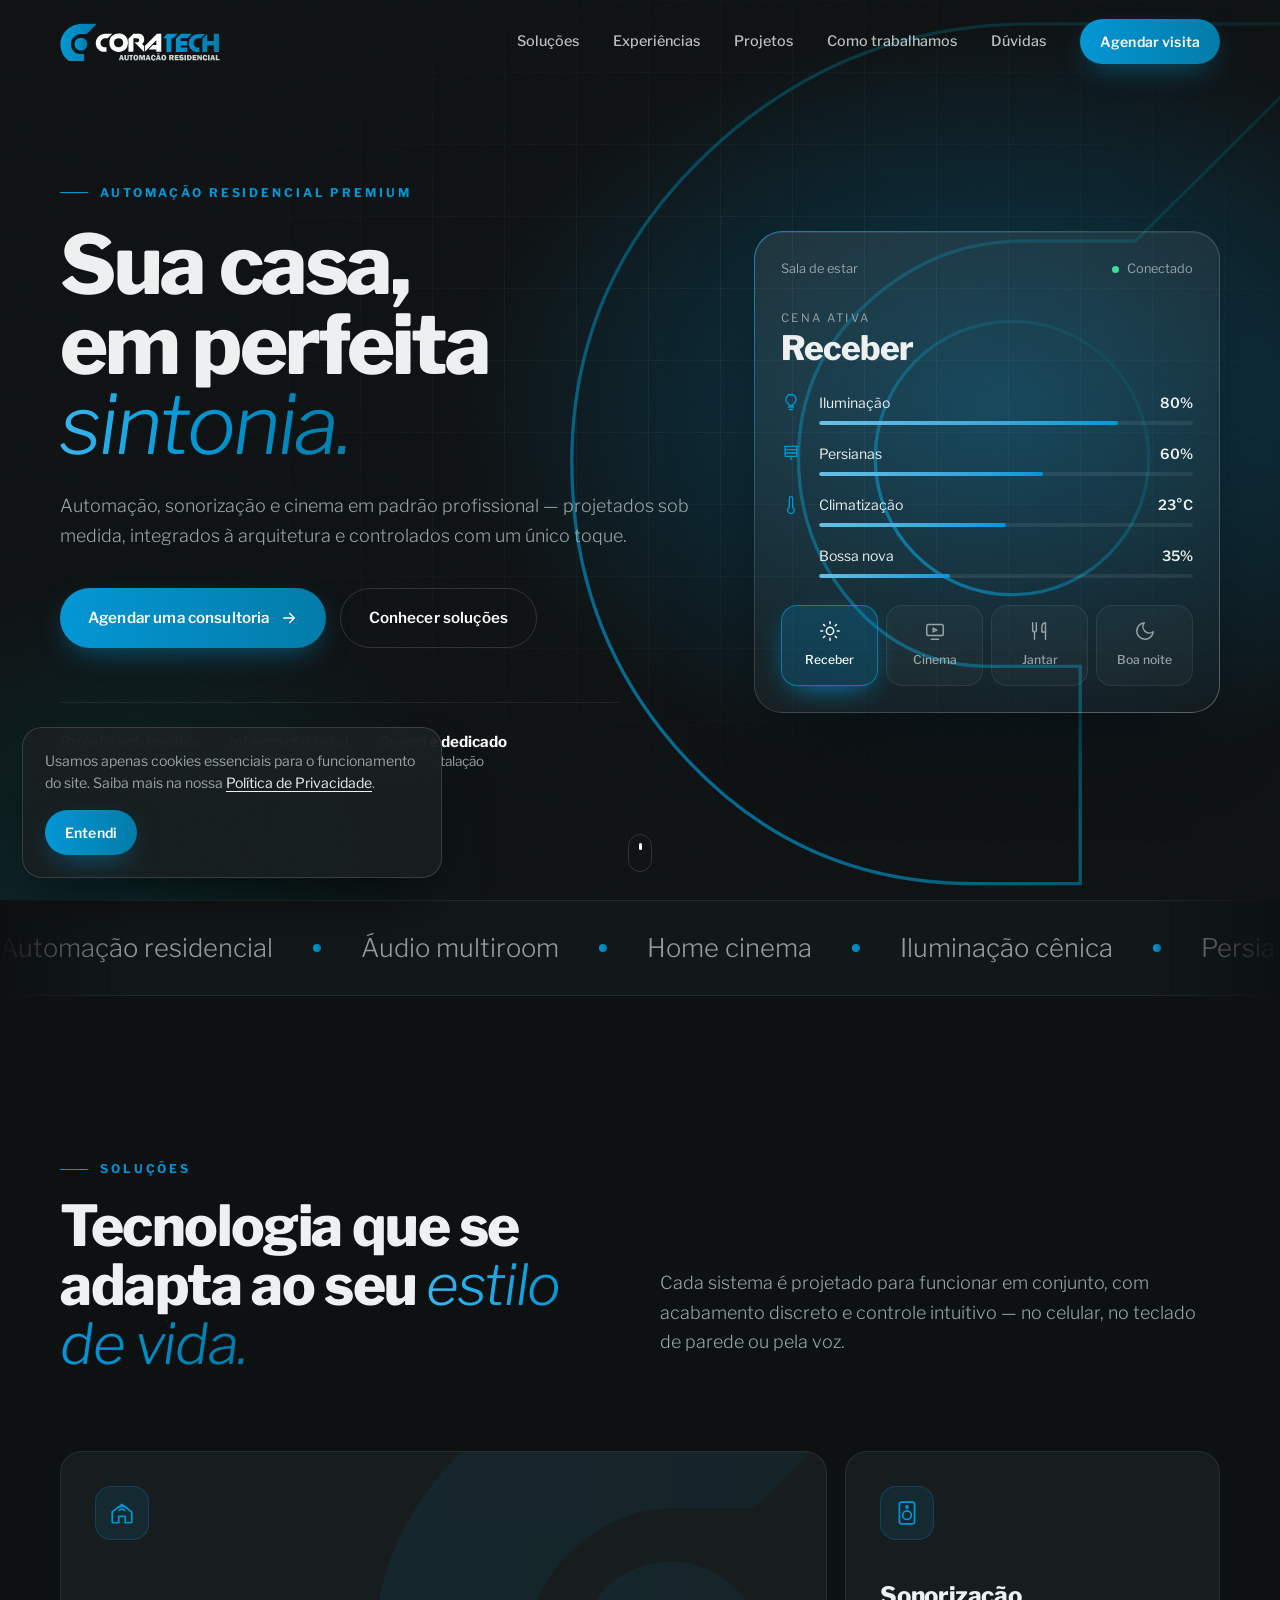
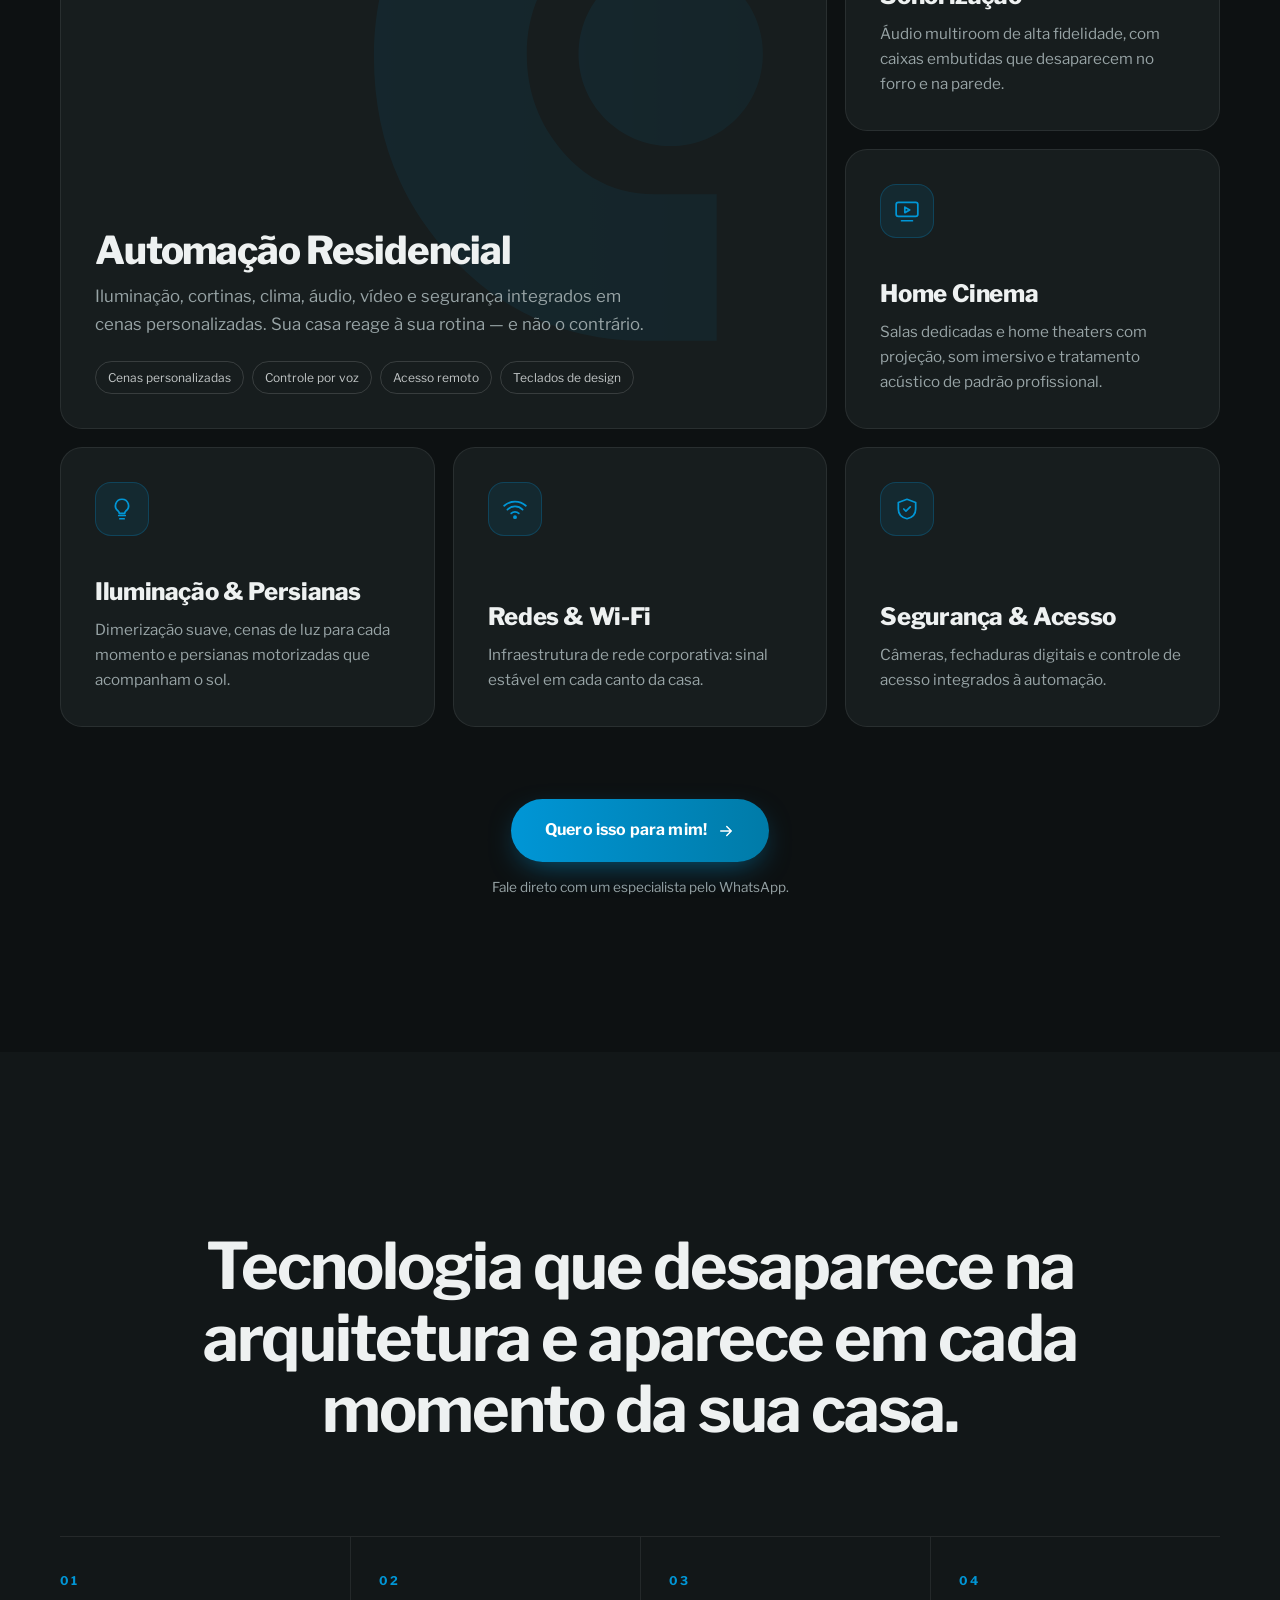
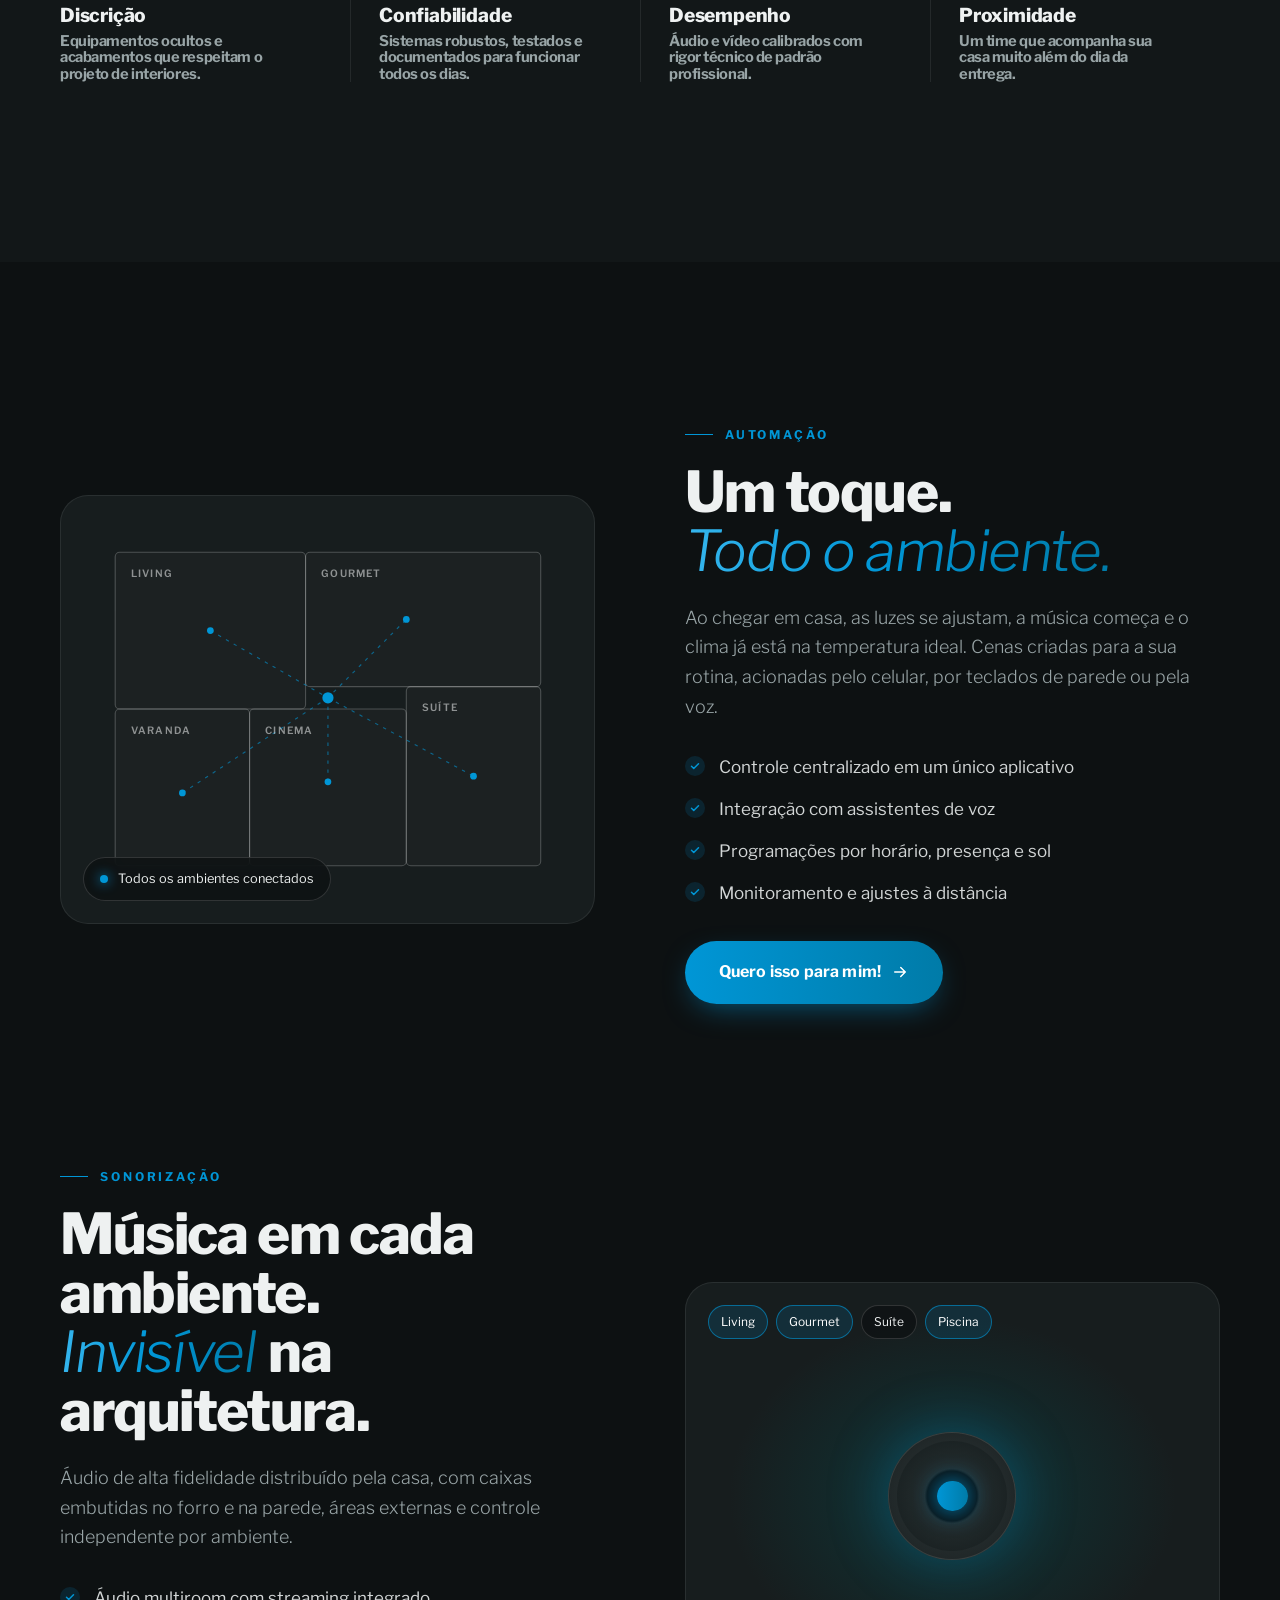
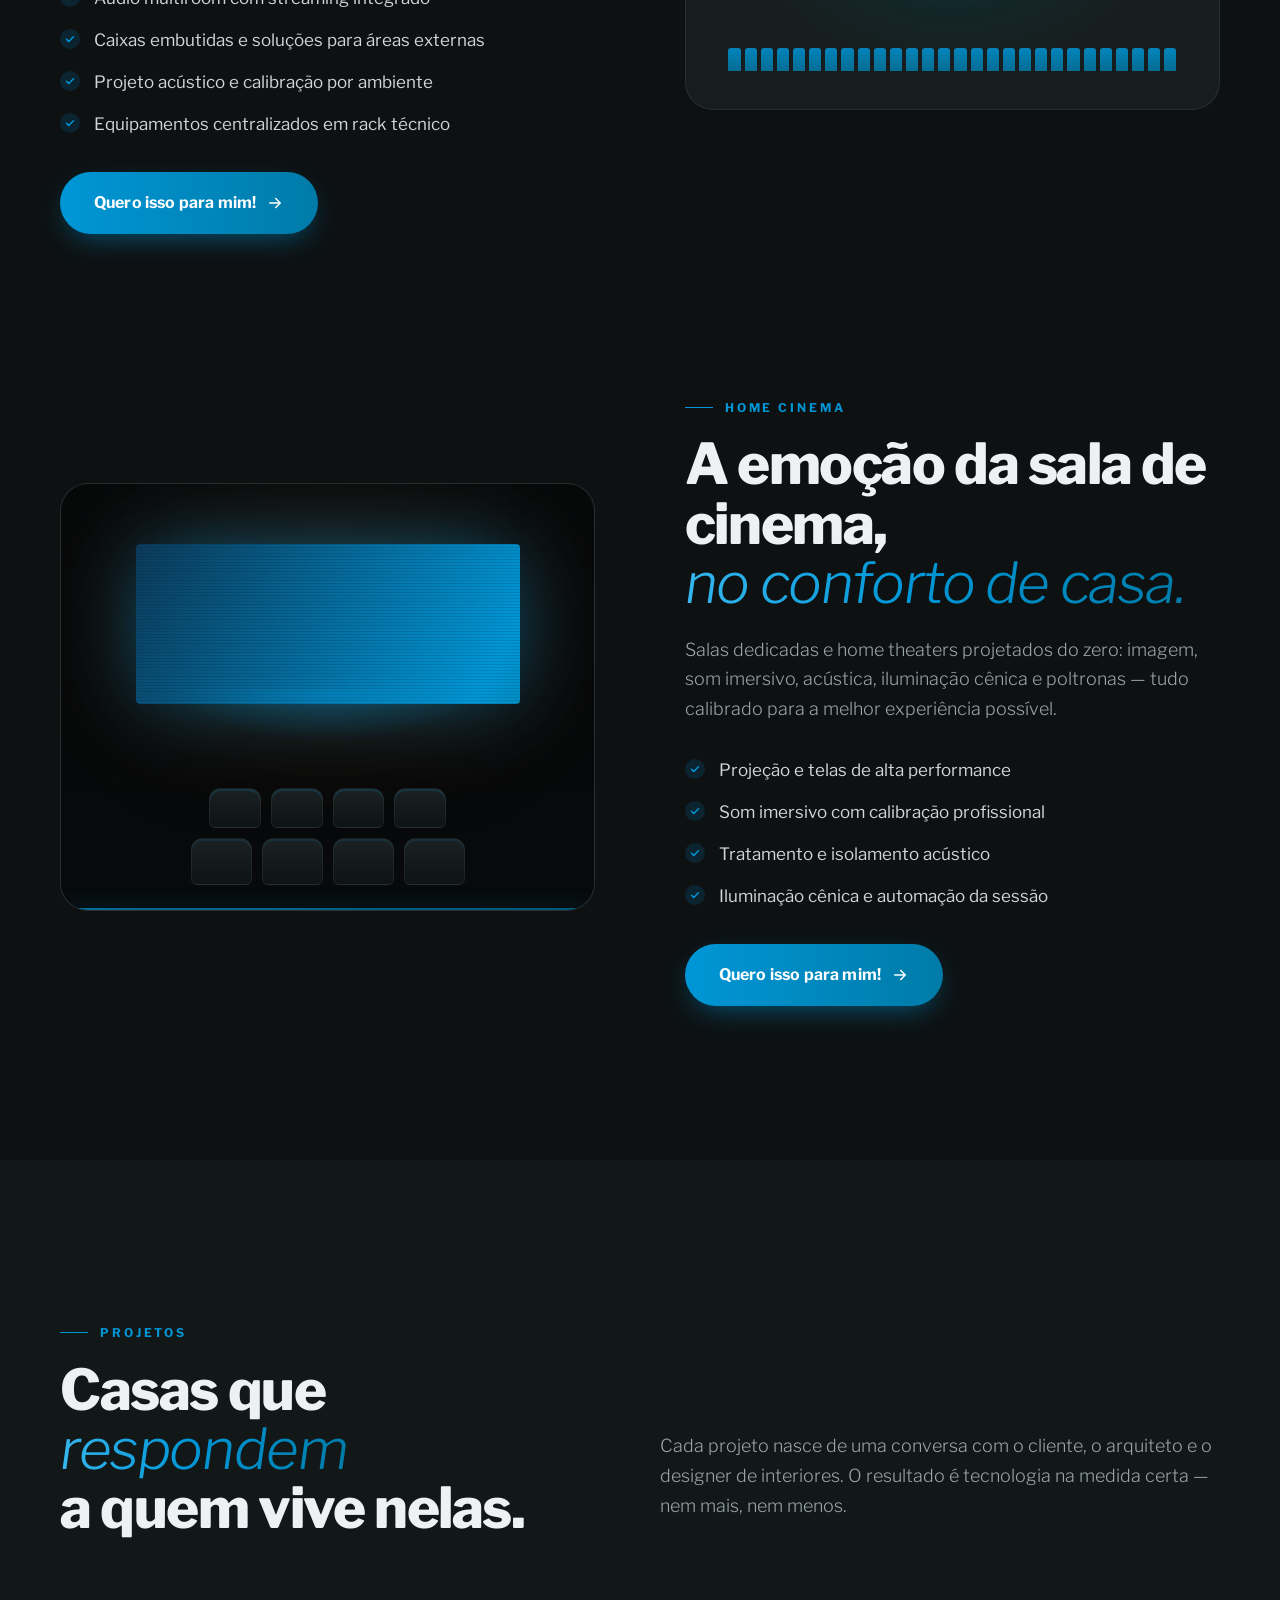
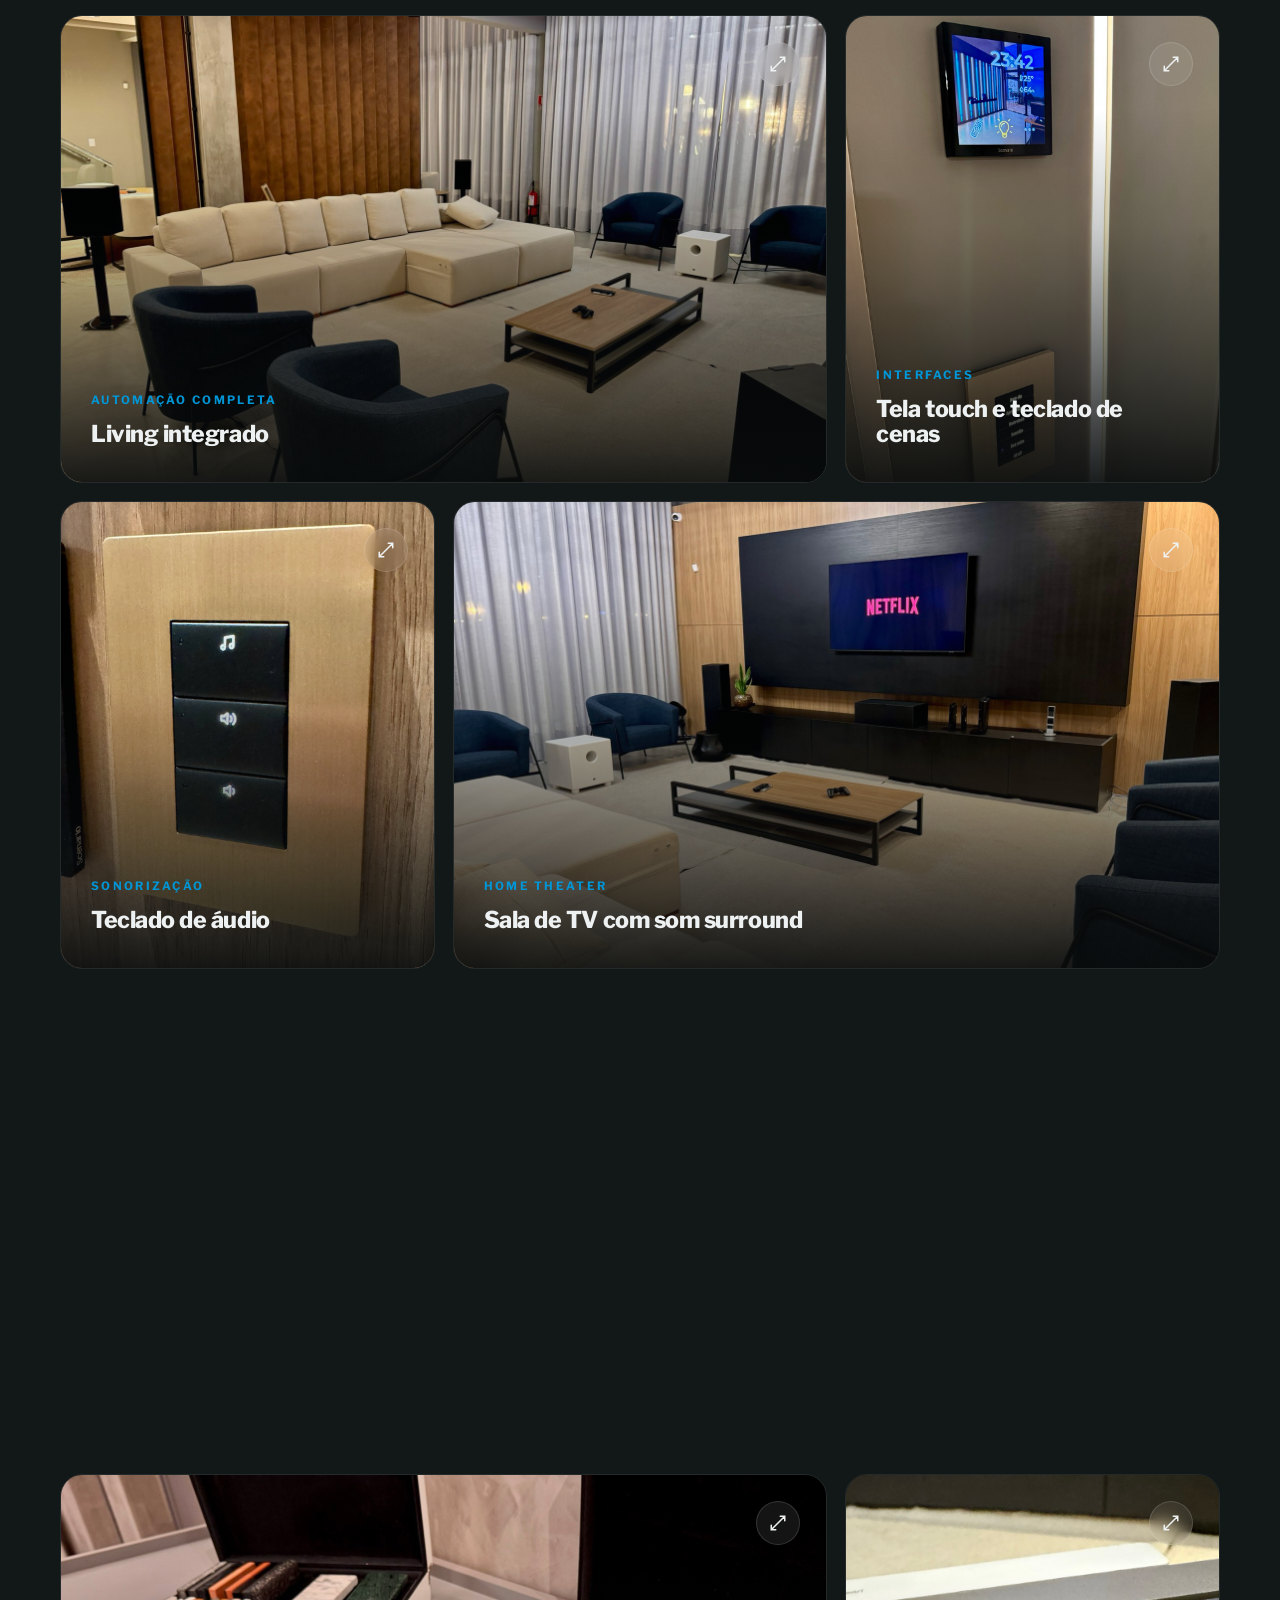
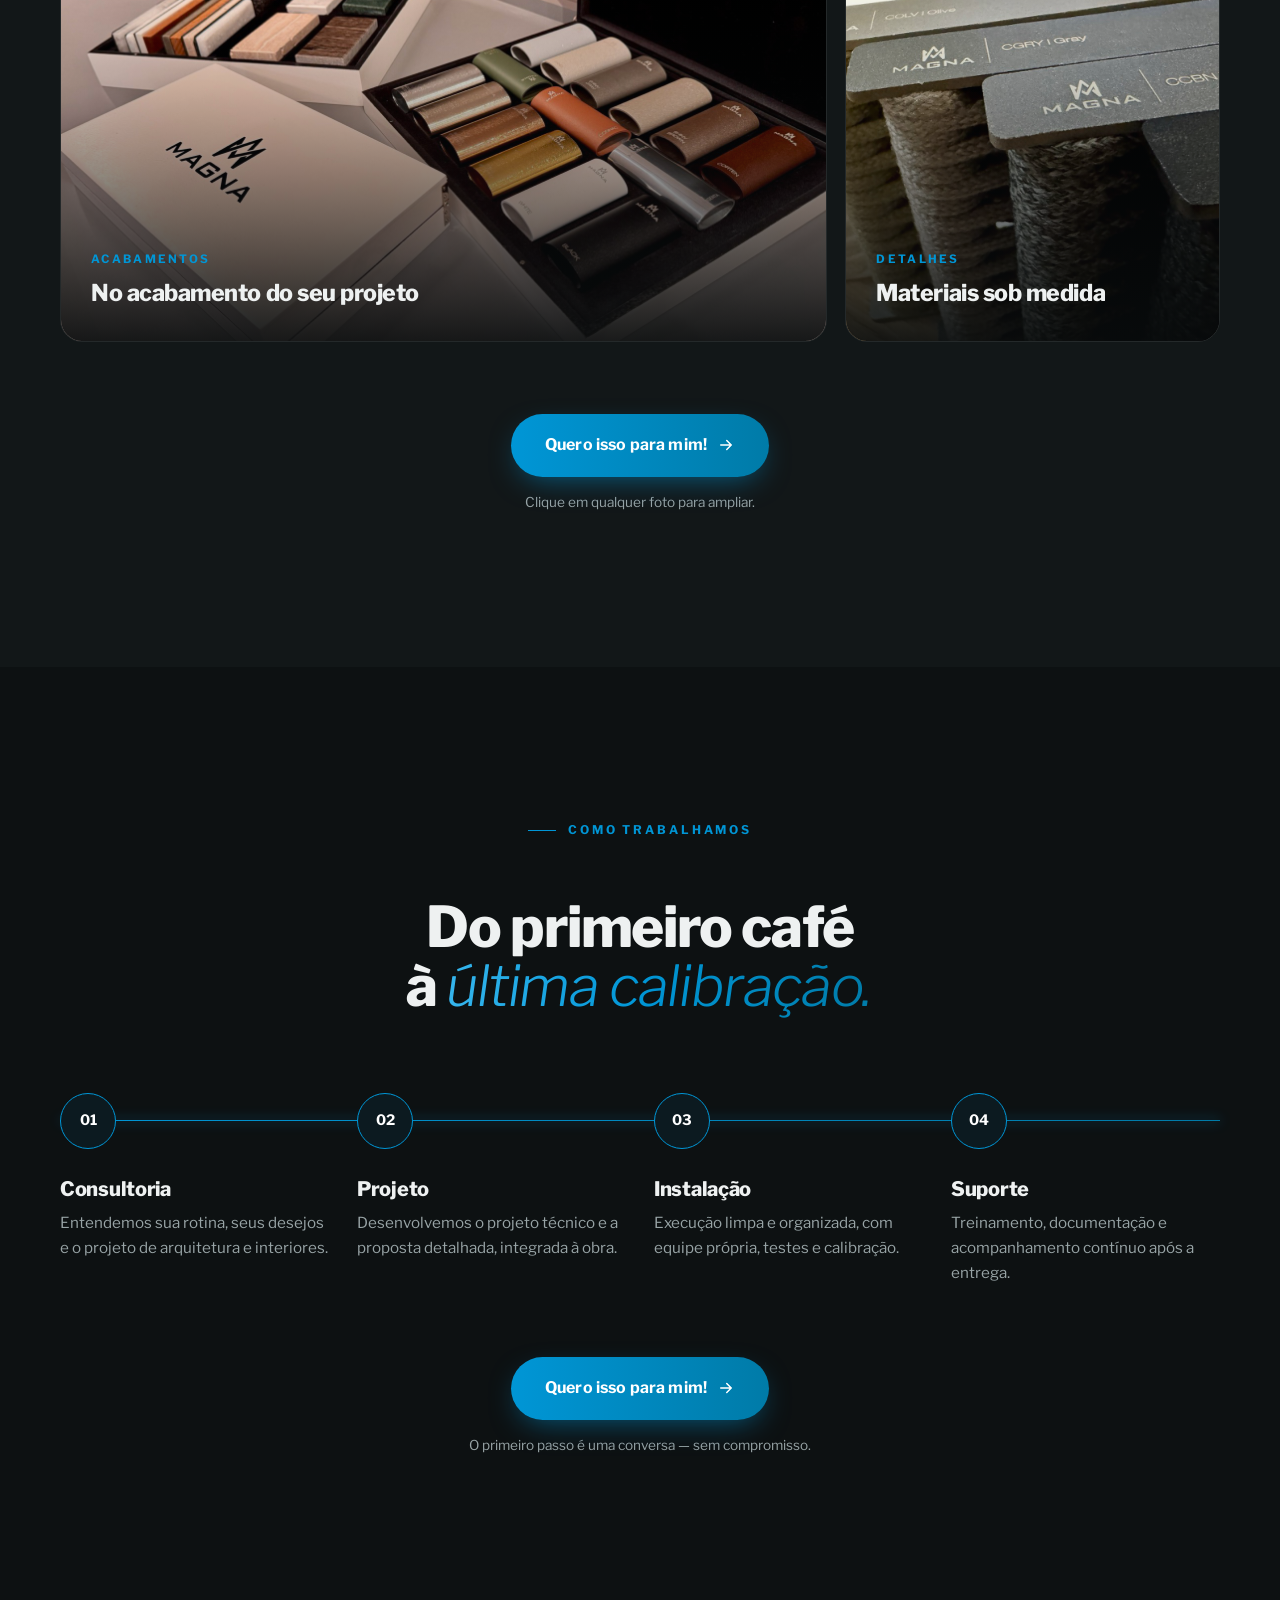
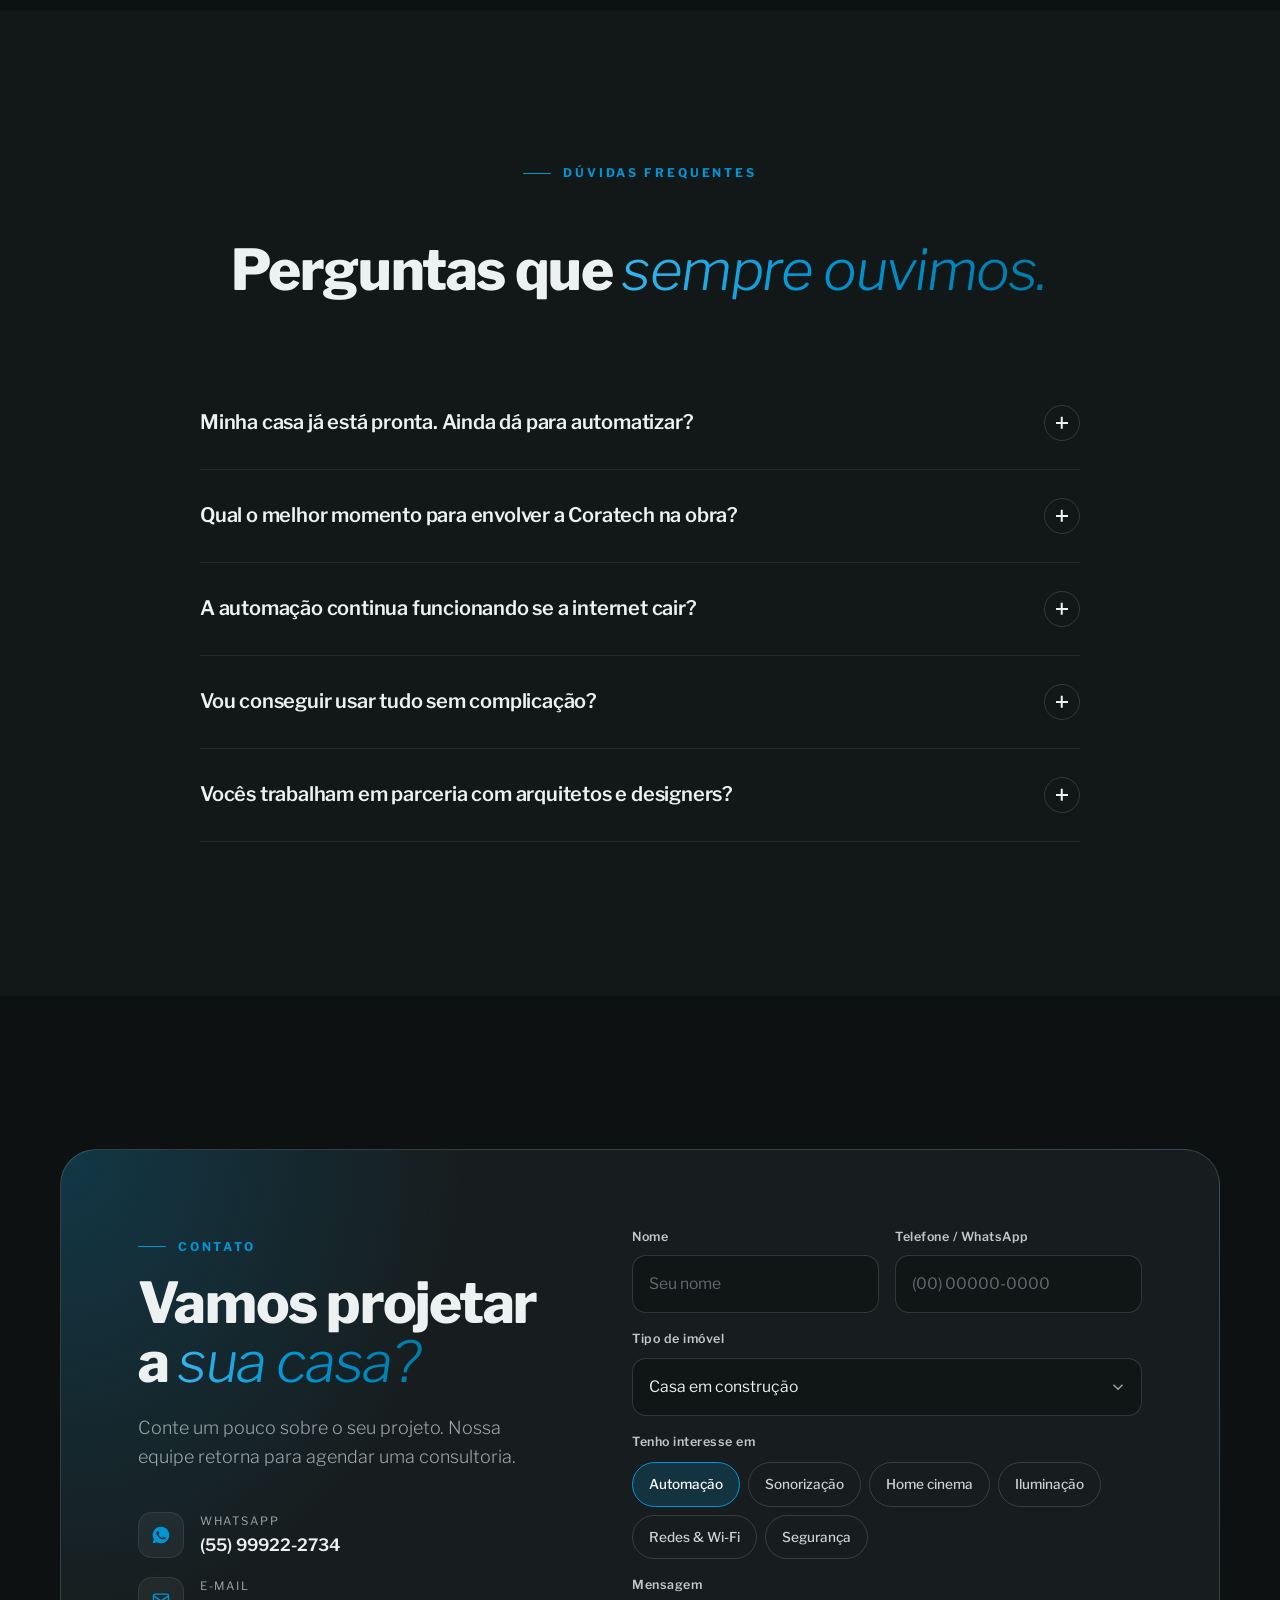
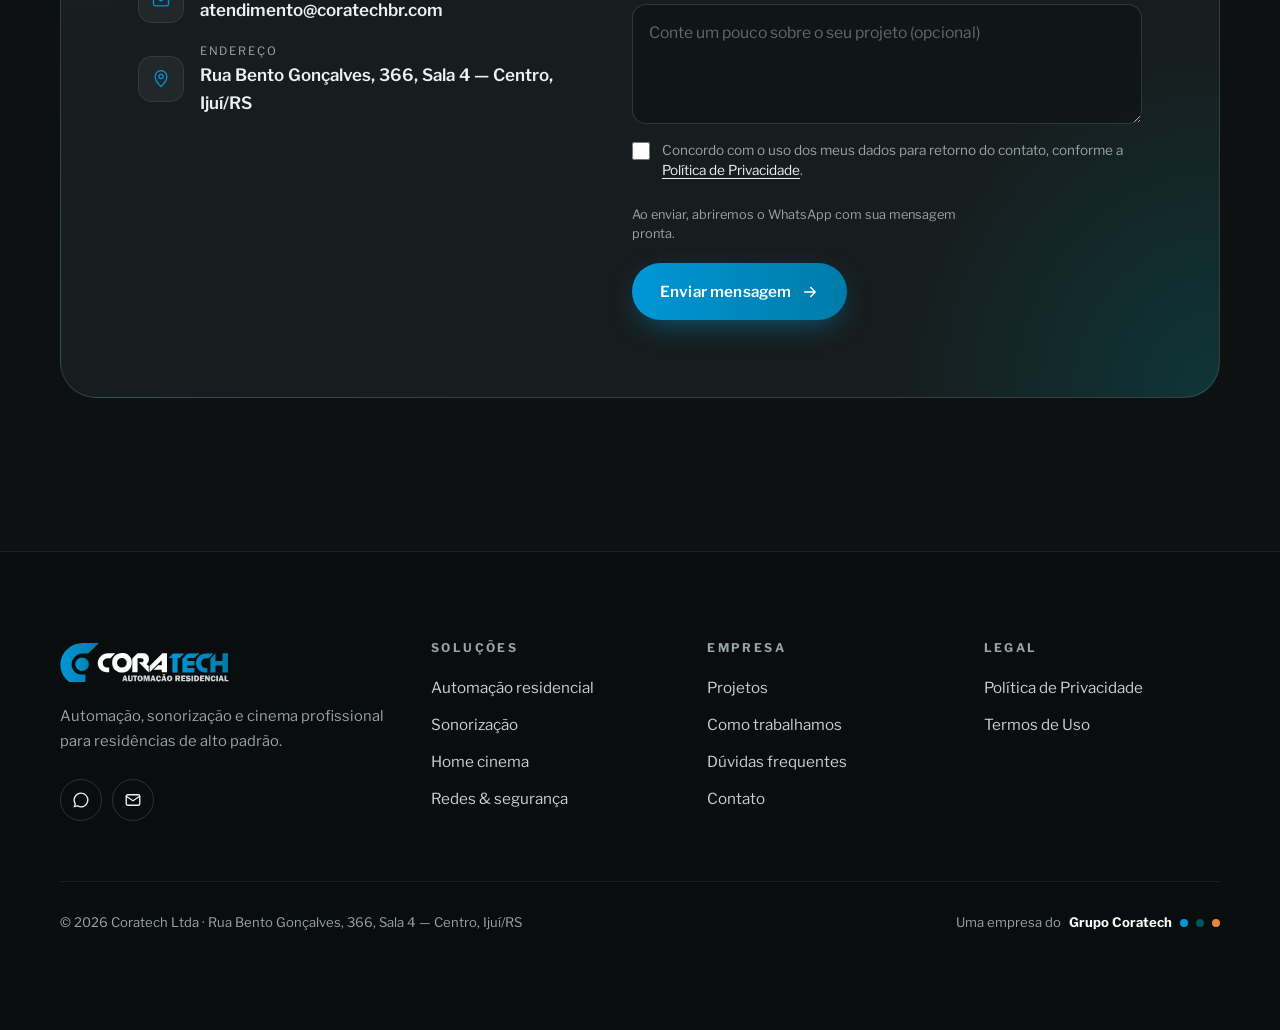
==== commit 7a428c02: "Add files via upload" ====
--- a/index.html
+++ b/index.html
@@ -17,7 +17,7 @@
   <link rel="preconnect" href="https://fonts.googleapis.com">
   <link rel="preconnect" href="https://fonts.gstatic.com" crossorigin>
   <link href="https://fonts.googleapis.com/css2?family=Libre+Franklin:ital,wght@0,300;0,400;0,500;0,600;0,700;0,800;1,300&display=swap" rel="stylesheet">
-  <link rel="stylesheet" href="assets/css/style.css?v=3">
+  <link rel="stylesheet" href="assets/css/style.css?v=4">
 </head>
 <body>
 
@@ -227,6 +227,10 @@
             <h3 class="h3">Segurança &amp; Acesso</h3>
             <p>Câmeras, fechaduras digitais e controle de acesso integrados à automação.</p>
           </article>
+        </div>
+        <div class="want reveal">
+          <a href="#contato" class="btn btn--want" data-quero="as soluções de automação residencial" target="_blank" rel="noopener">Quero isso para mim! <svg viewBox="0 0 24 24" fill="none" stroke="currentColor" stroke-width="2" stroke-linecap="round" stroke-linejoin="round"><path d="M5 12h14M13 6l6 6-6 6"/></svg></a>
+          <p>Fale direto com um especialista pelo WhatsApp.</p>
         </div>
       </div>
     </section>
@@ -297,6 +301,7 @@
               <li>Programações por horário, presença e sol</li>
               <li>Monitoramento e ajustes à distância</li>
             </ul>
+            <a href="#contato" class="btn btn--want btn--inline" data-quero="a automação residencial" target="_blank" rel="noopener">Quero isso para mim! <svg viewBox="0 0 24 24" fill="none" stroke="currentColor" stroke-width="2" stroke-linecap="round" stroke-linejoin="round"><path d="M5 12h14M13 6l6 6-6 6"/></svg></a>
           </div>
         </div>
 
@@ -322,6 +327,7 @@
               <li>Projeto acústico e calibração por ambiente</li>
               <li>Equipamentos centralizados em rack técnico</li>
             </ul>
+            <a href="#contato" class="btn btn--want btn--inline" data-quero="a sonorização ambiente" target="_blank" rel="noopener">Quero isso para mim! <svg viewBox="0 0 24 24" fill="none" stroke="currentColor" stroke-width="2" stroke-linecap="round" stroke-linejoin="round"><path d="M5 12h14M13 6l6 6-6 6"/></svg></a>
           </div>
         </div>
 
@@ -349,6 +355,7 @@
               <li>Tratamento e isolamento acústico</li>
               <li>Iluminação cênica e automação da sessão</li>
             </ul>
+            <a href="#contato" class="btn btn--want btn--inline" data-quero="o home cinema" target="_blank" rel="noopener">Quero isso para mim! <svg viewBox="0 0 24 24" fill="none" stroke="currentColor" stroke-width="2" stroke-linecap="round" stroke-linejoin="round"><path d="M5 12h14M13 6l6 6-6 6"/></svg></a>
           </div>
         </div>
 
@@ -457,6 +464,10 @@
             </div>
           </article>
         </div>
+        <div class="want reveal">
+          <a href="#contato" class="btn btn--want" data-quero="os projetos" target="_blank" rel="noopener">Quero isso para mim! <svg viewBox="0 0 24 24" fill="none" stroke="currentColor" stroke-width="2" stroke-linecap="round" stroke-linejoin="round"><path d="M5 12h14M13 6l6 6-6 6"/></svg></a>
+          <p>Clique em qualquer foto para ampliar.</p>
+        </div>
       </div>
     </section>
 
@@ -492,6 +503,10 @@
             <h3>Suporte</h3>
             <p>Treinamento, documentação e acompanhamento contínuo após a entrega.</p>
           </div>
+        </div>
+        <div class="want reveal">
+          <a href="#contato" class="btn btn--want" data-quero="como funciona o trabalho de vocês" target="_blank" rel="noopener">Quero isso para mim! <svg viewBox="0 0 24 24" fill="none" stroke="currentColor" stroke-width="2" stroke-linecap="round" stroke-linejoin="round"><path d="M5 12h14M13 6l6 6-6 6"/></svg></a>
+          <p>O primeiro passo é uma conversa — sem compromisso.</p>
         </div>
       </div>
     </section>
@@ -675,7 +690,7 @@
   <!-- Galeria ampliada dos projetos -->
   <div class="lightbox" role="dialog" aria-modal="true" aria-label="Foto do projeto" hidden>
     <img alt="">
-    <div class="lightbox__cap"><small></small><h3></h3><span></span></div>
+    <div class="lightbox__cap"><small></small><h3></h3><span></span><a href="#contato" class="btn btn--want btn--sm" data-quero="" target="_blank" rel="noopener">Quero isso para mim! <svg viewBox="0 0 24 24" fill="none" stroke="currentColor" stroke-width="2" stroke-linecap="round" stroke-linejoin="round"><path d="M5 12h14M13 6l6 6-6 6"/></svg></a></div>
     <button class="lightbox__close" aria-label="Fechar"><svg viewBox="0 0 24 24" fill="none" stroke="currentColor" stroke-width="2" stroke-linecap="round"><path d="M6 6l12 12M18 6L6 18"/></svg></button>
     <button class="lightbox__prev" aria-label="Foto anterior"><svg viewBox="0 0 24 24" fill="none" stroke="currentColor" stroke-width="2" stroke-linecap="round" stroke-linejoin="round"><path d="M15 6l-6 6 6 6"/></svg></button>
     <button class="lightbox__next" aria-label="Próxima foto"><svg viewBox="0 0 24 24" fill="none" stroke="currentColor" stroke-width="2" stroke-linecap="round" stroke-linejoin="round"><path d="M9 6l6 6-6 6"/></svg></button>
@@ -687,6 +702,6 @@
     <button class="btn btn--sm" data-cookie-ok>Entendi</button>
   </div>
 
-  <script src="assets/js/main.js?v=3"></script>
+  <script src="assets/js/main.js?v=4"></script>
 </body>
 </html>
--- a/assets/css/style.css
+++ b/assets/css/style.css
@@ -1058,3 +1058,18 @@
   .lightbox__prev { left: calc(50% - 64px); }
   .lightbox__next { right: calc(50% - 64px); }
 }
+
+/* ---------- Botões "Quero isso para mim!" ---------- */
+.want { display: grid; justify-items: center; gap: 14px; margin-top: clamp(48px, 6vw, 72px); text-align: center; }
+.want p { margin: 0; font-size: 0.85rem; color: var(--muted); }
+.btn--want { padding: 18px 34px; font-size: 1rem; font-weight: 700; animation: wantPulse 2.6s var(--ease) infinite; }
+.btn--want:hover { animation-play-state: paused; }
+@keyframes wantPulse {
+  0% { box-shadow: 0 10px 30px -10px rgba(0, 150, 214, 0.6), 0 0 0 0 rgba(0, 150, 214, 0.5); }
+  70%, 100% { box-shadow: 0 10px 30px -10px rgba(0, 150, 214, 0.6), 0 0 0 16px rgba(0, 150, 214, 0); }
+}
+.btn--inline { margin-top: 34px; }
+.lightbox__cap .btn--want { margin-top: 16px; padding: 12px 22px; font-size: 0.88rem; }
+@media (max-width: 600px) {
+  .want .btn--want, .btn--inline { width: 100%; }
+}
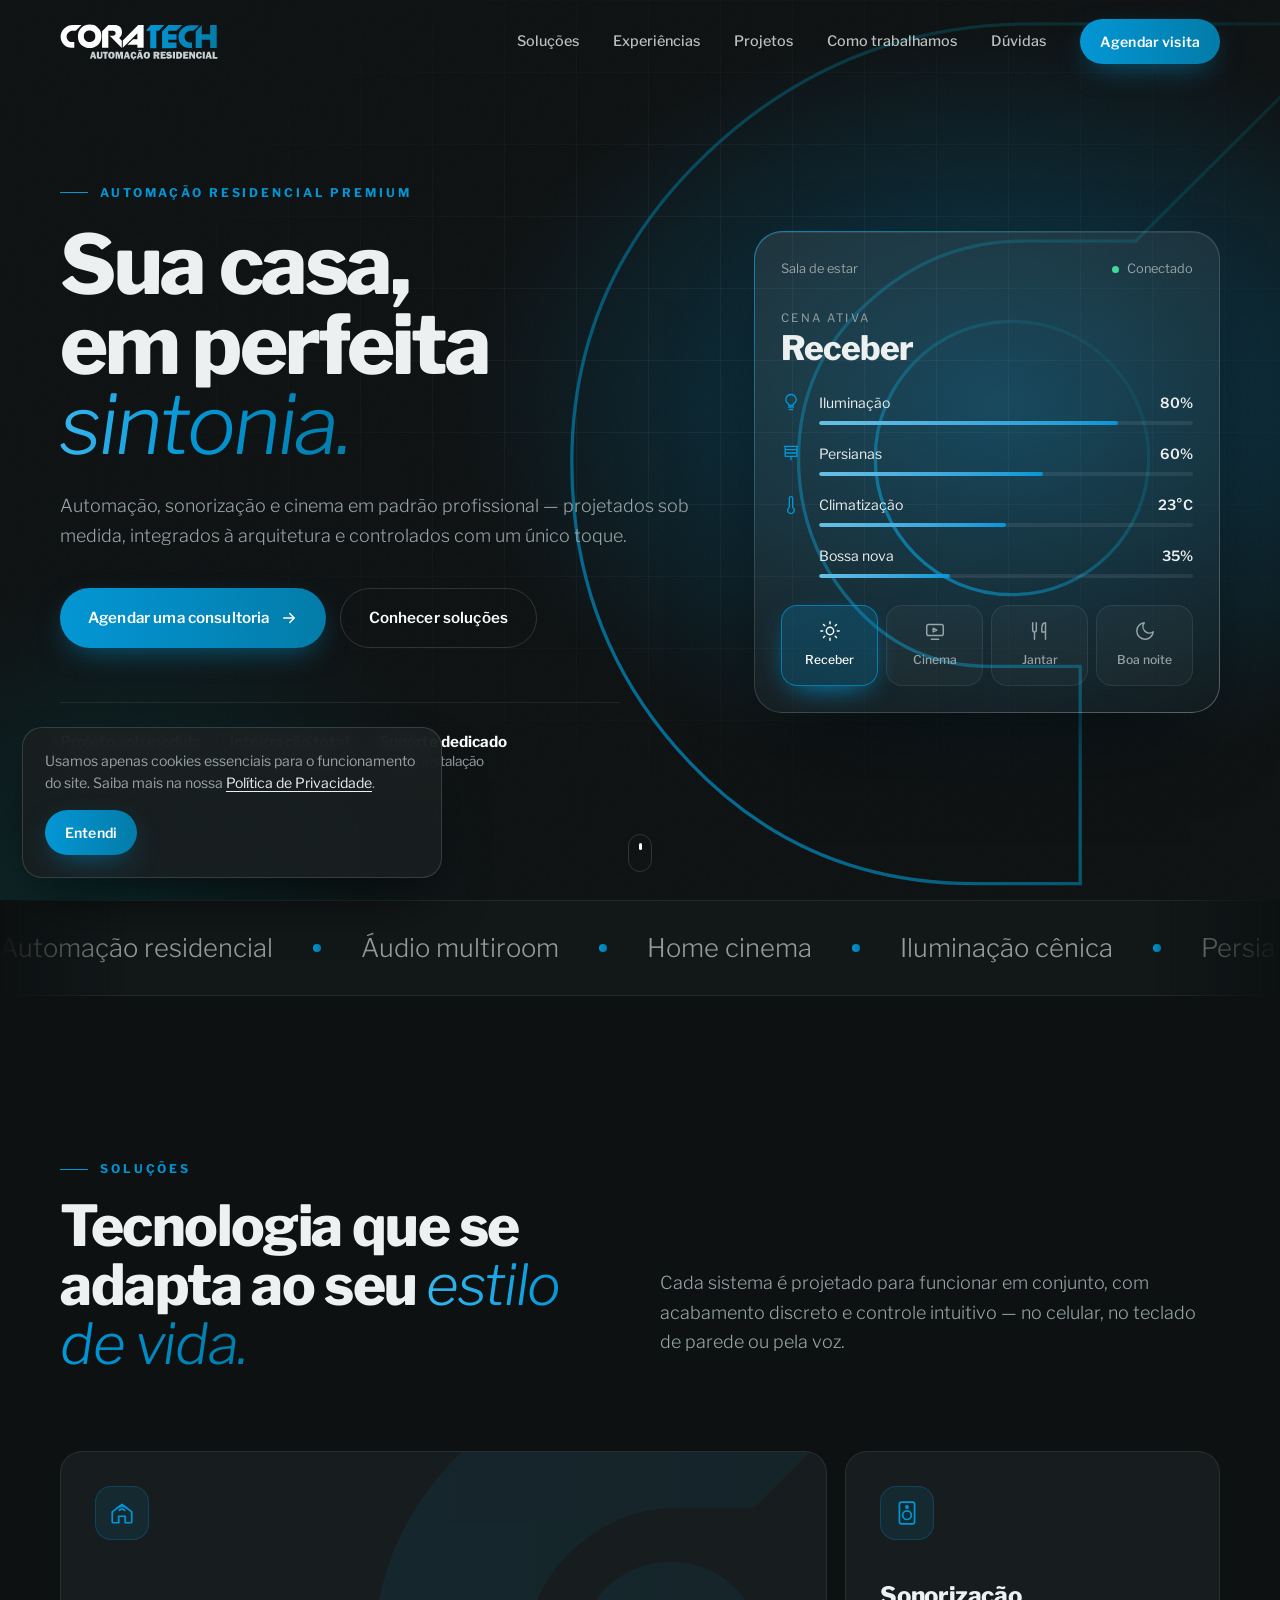
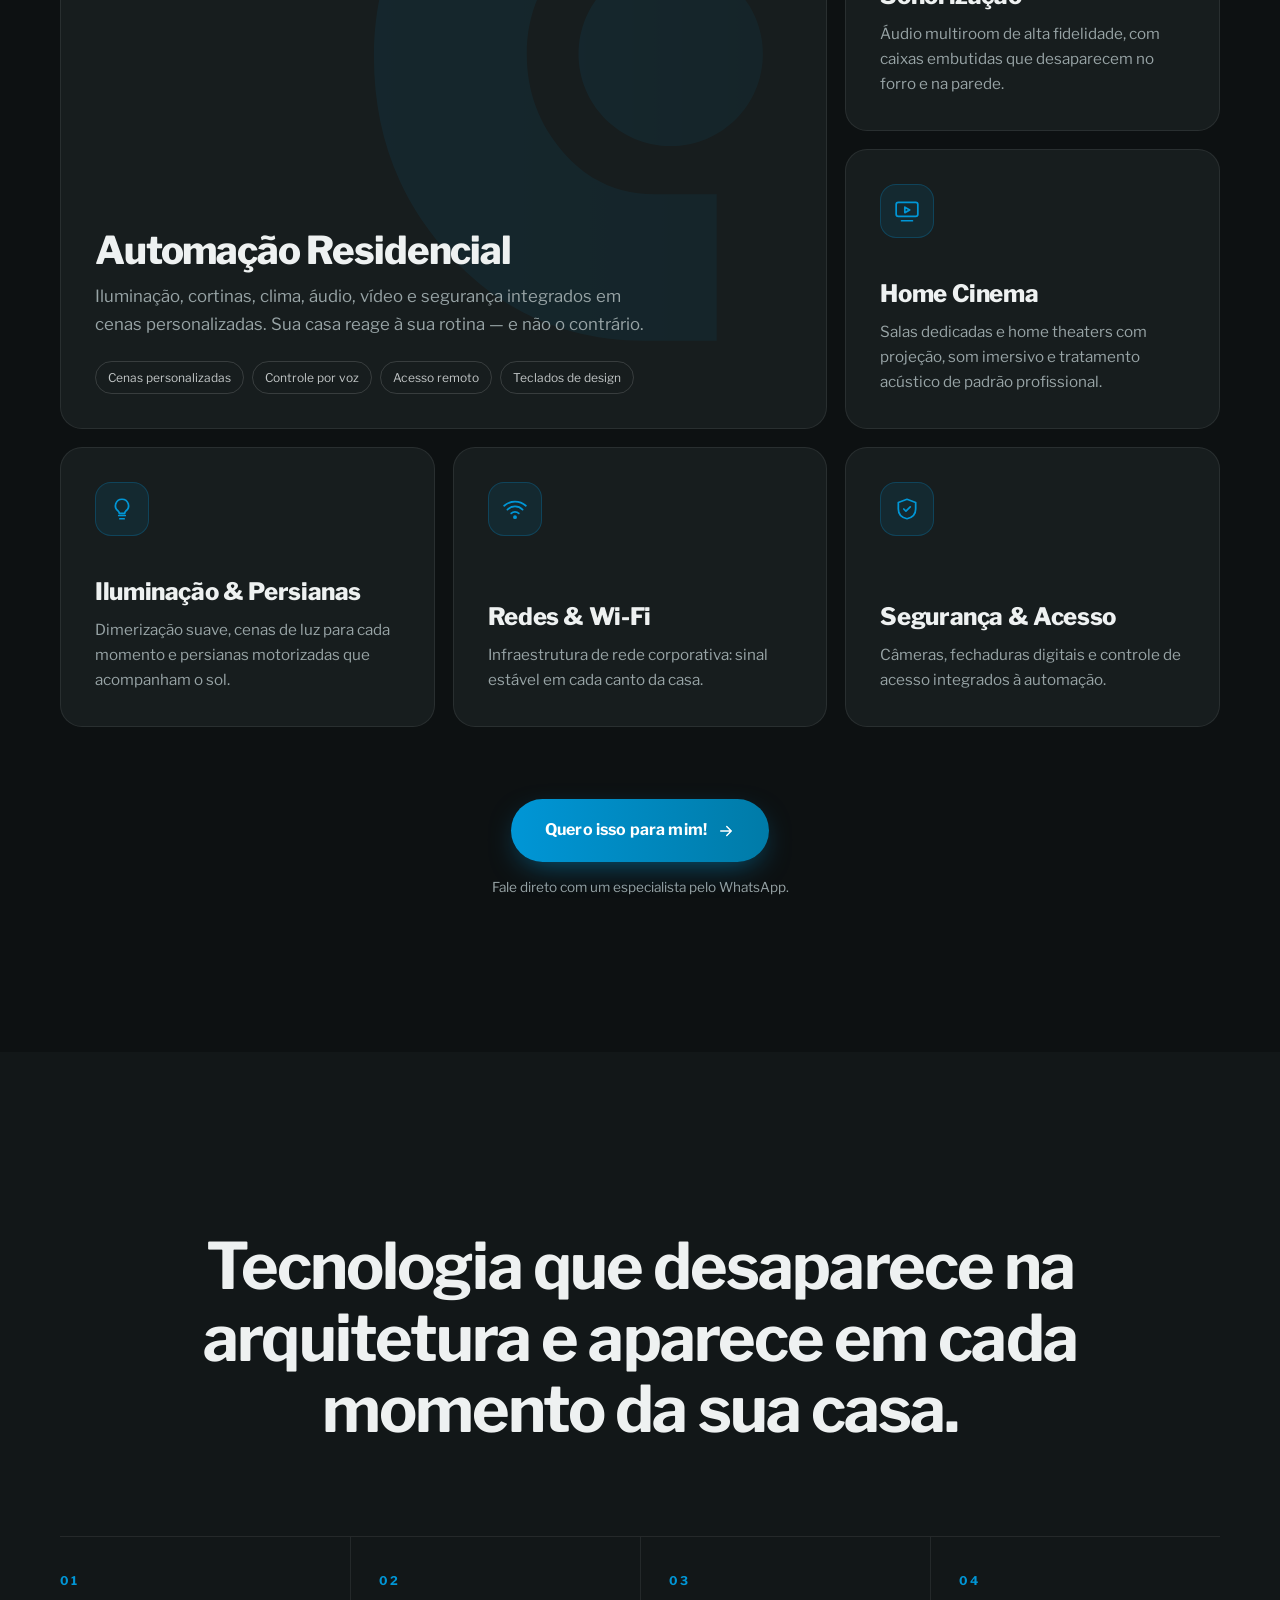
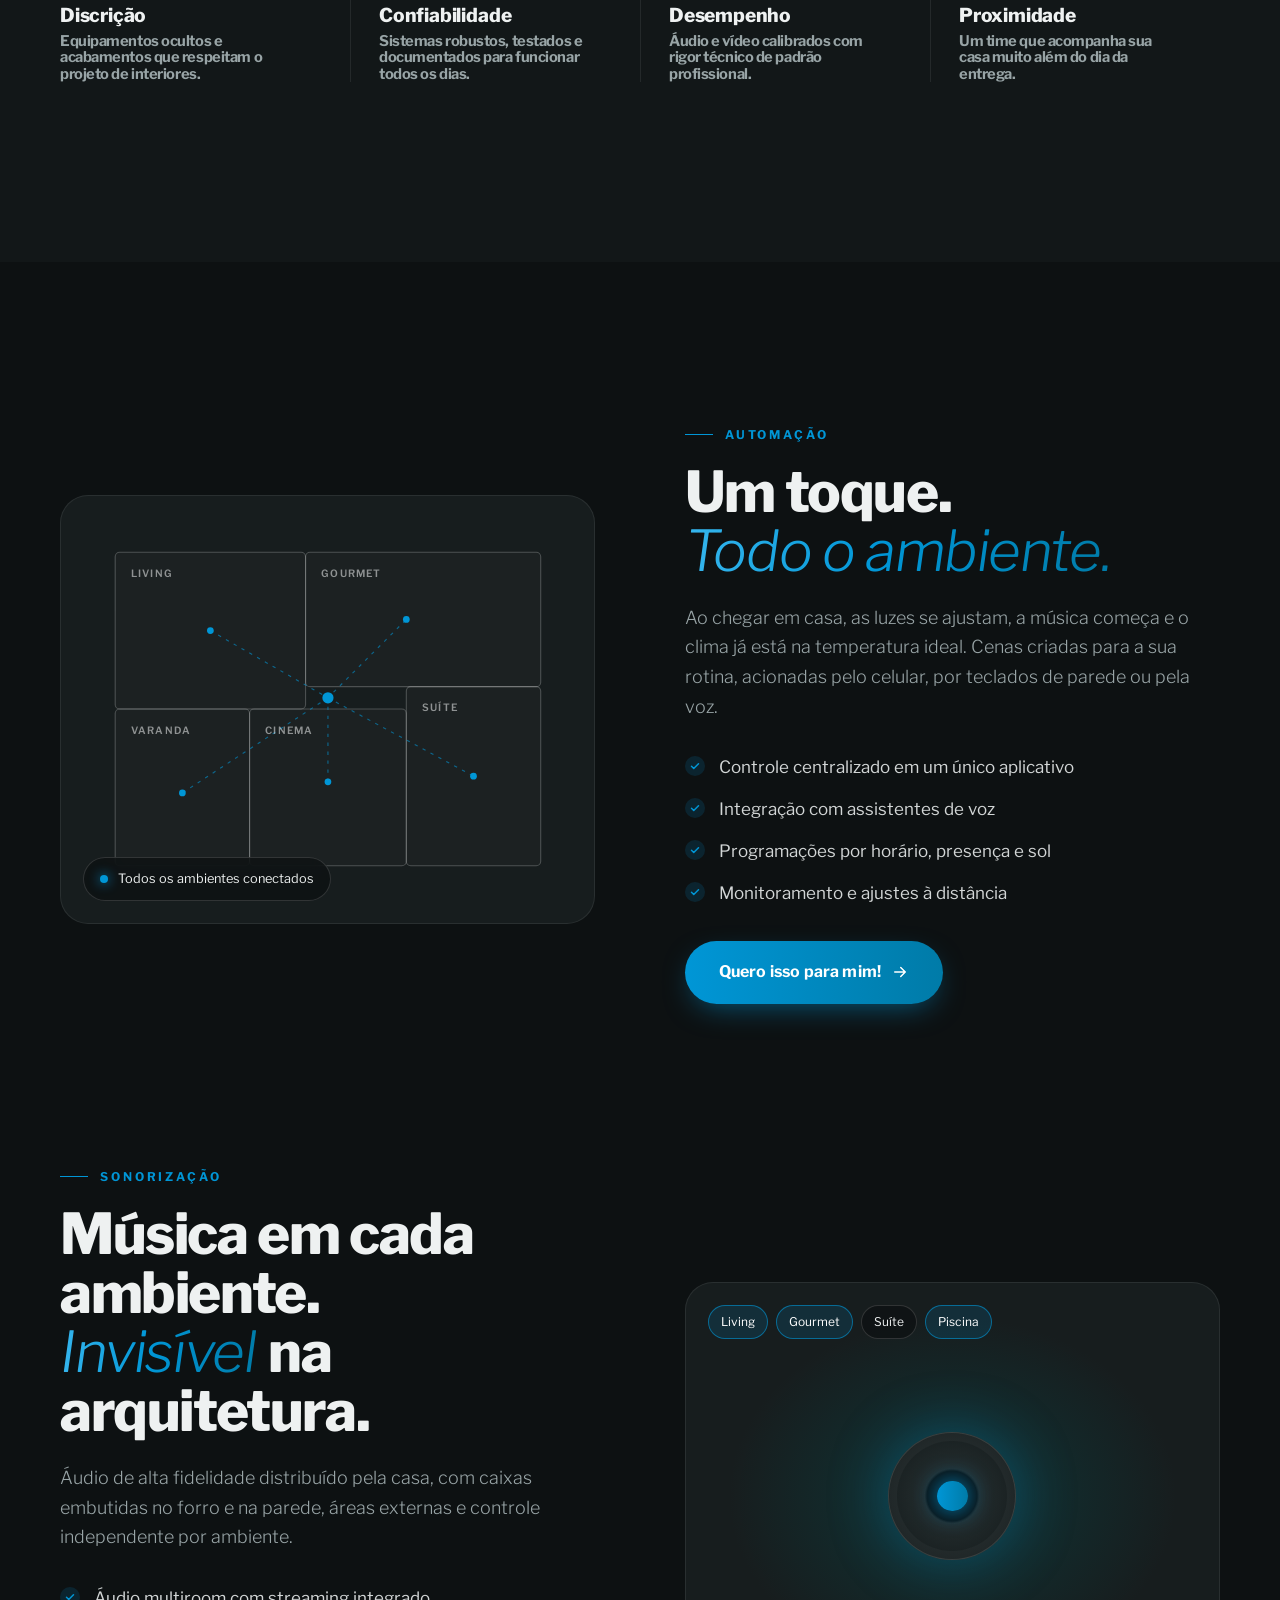
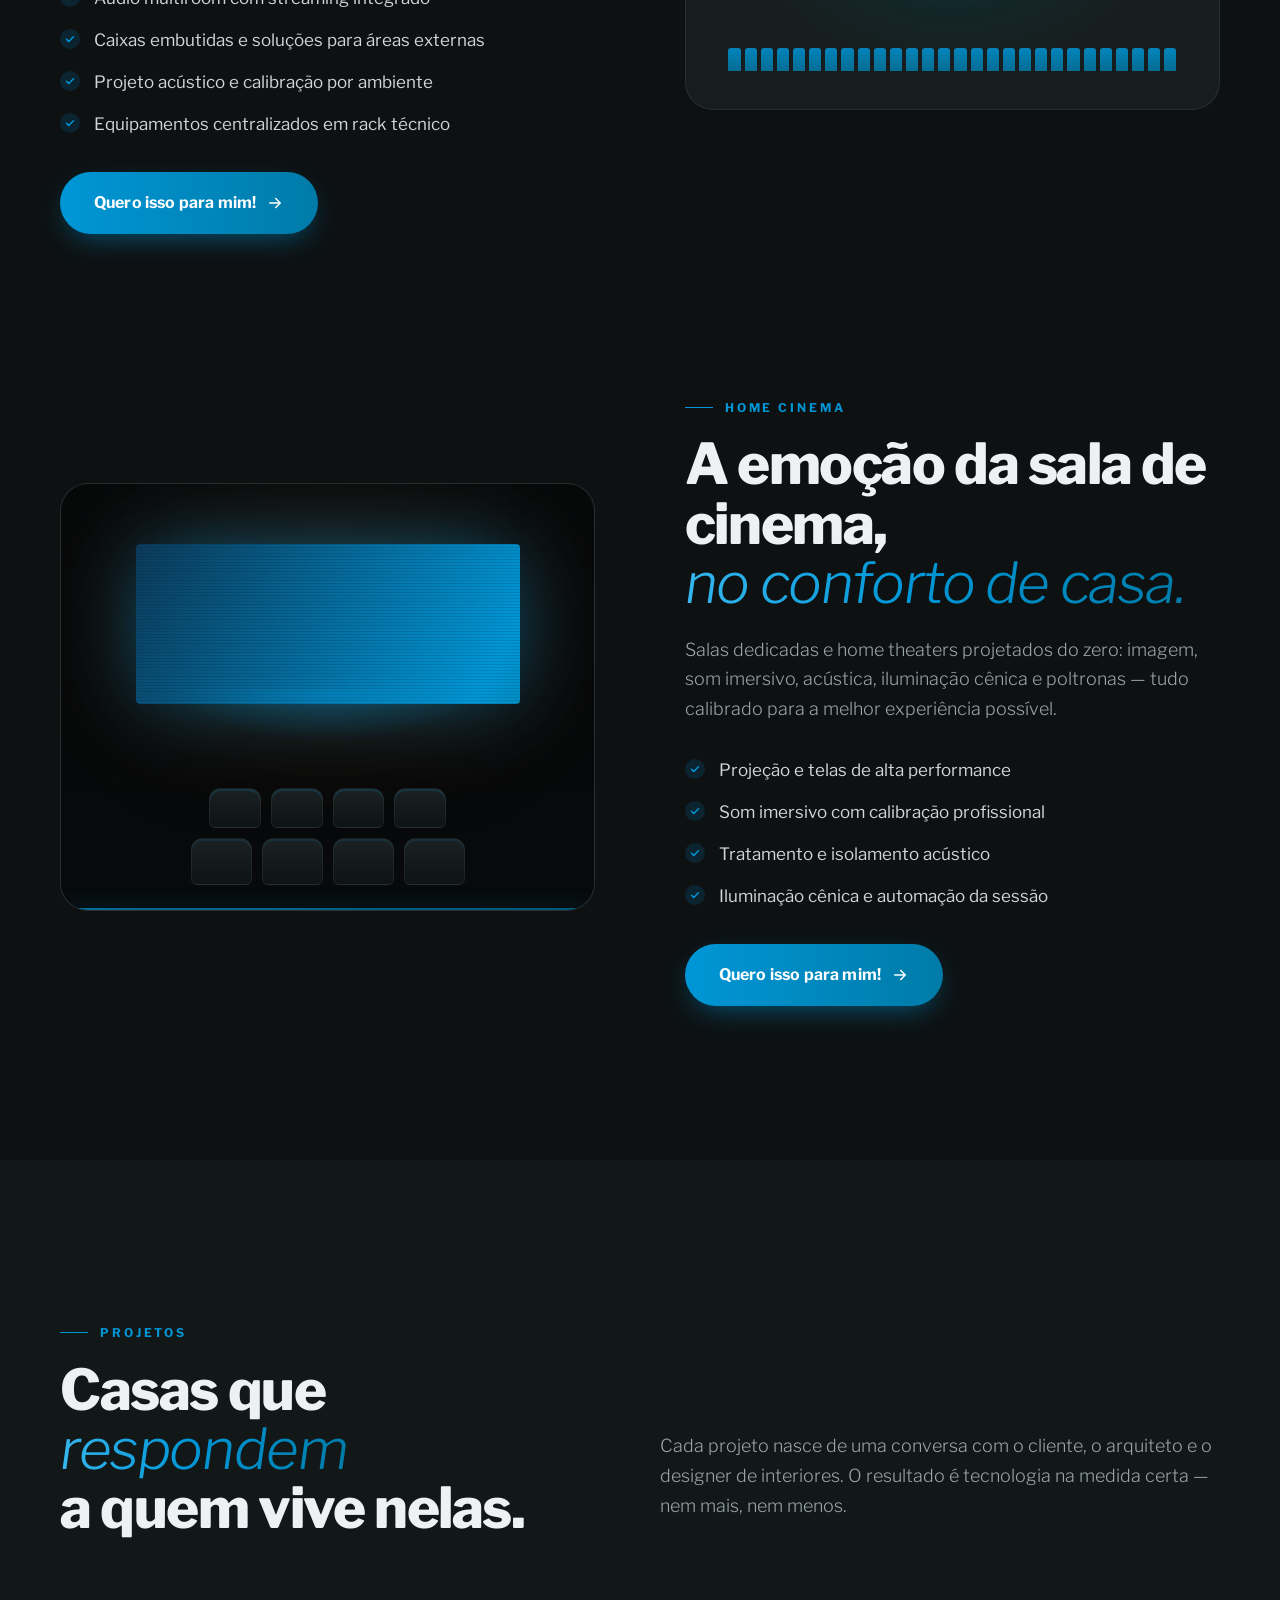
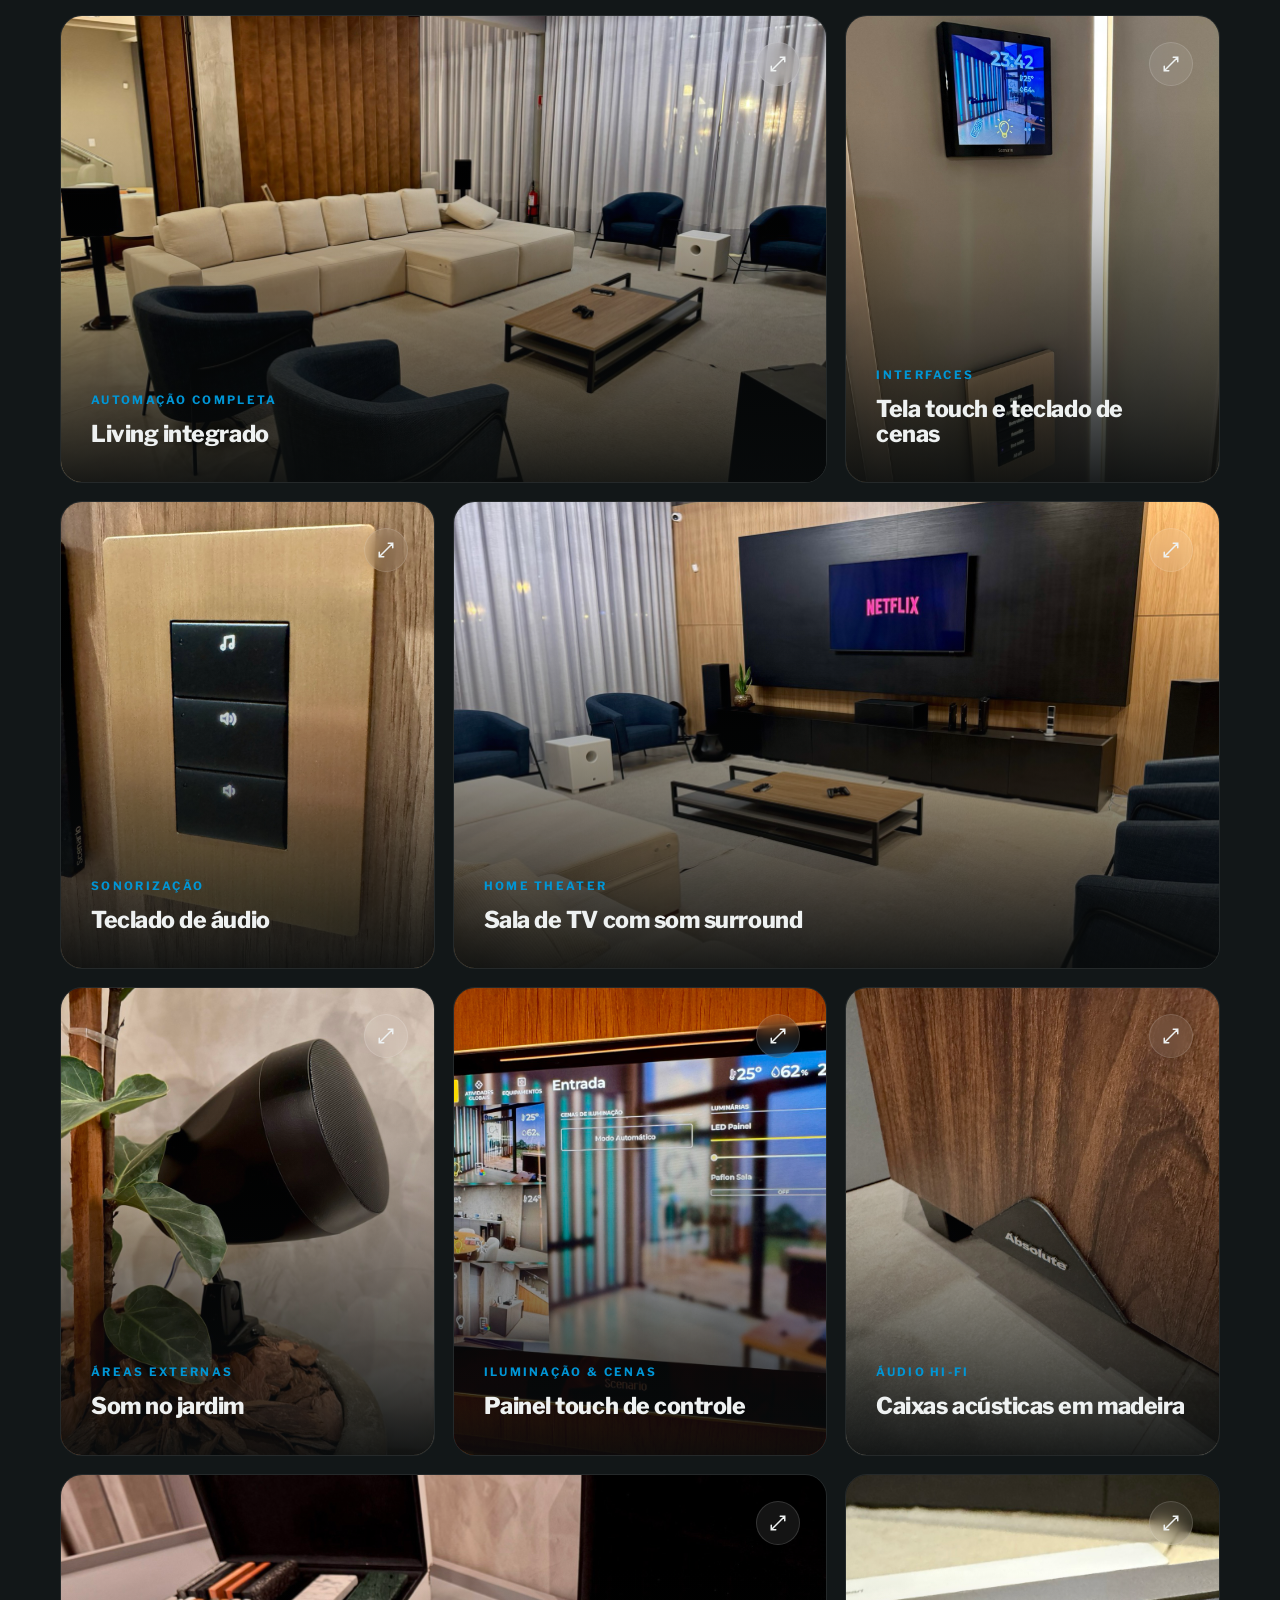
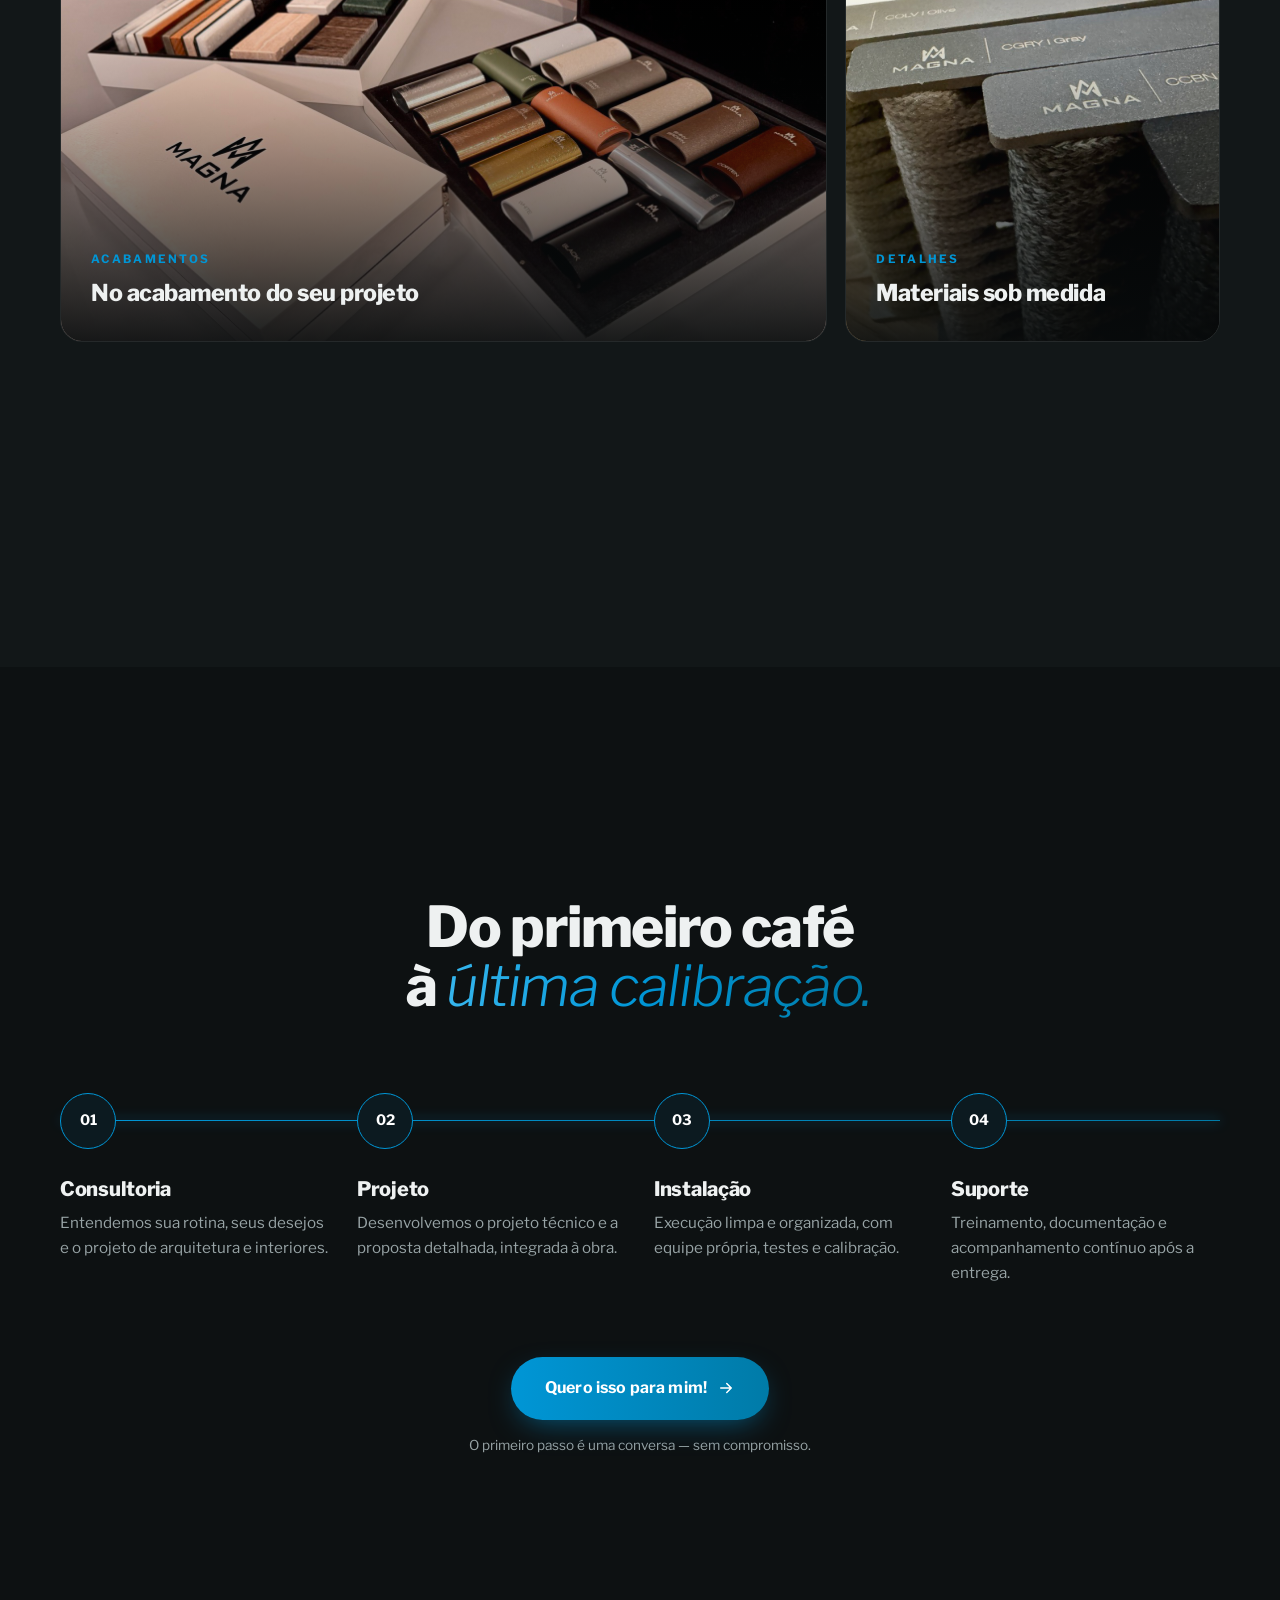
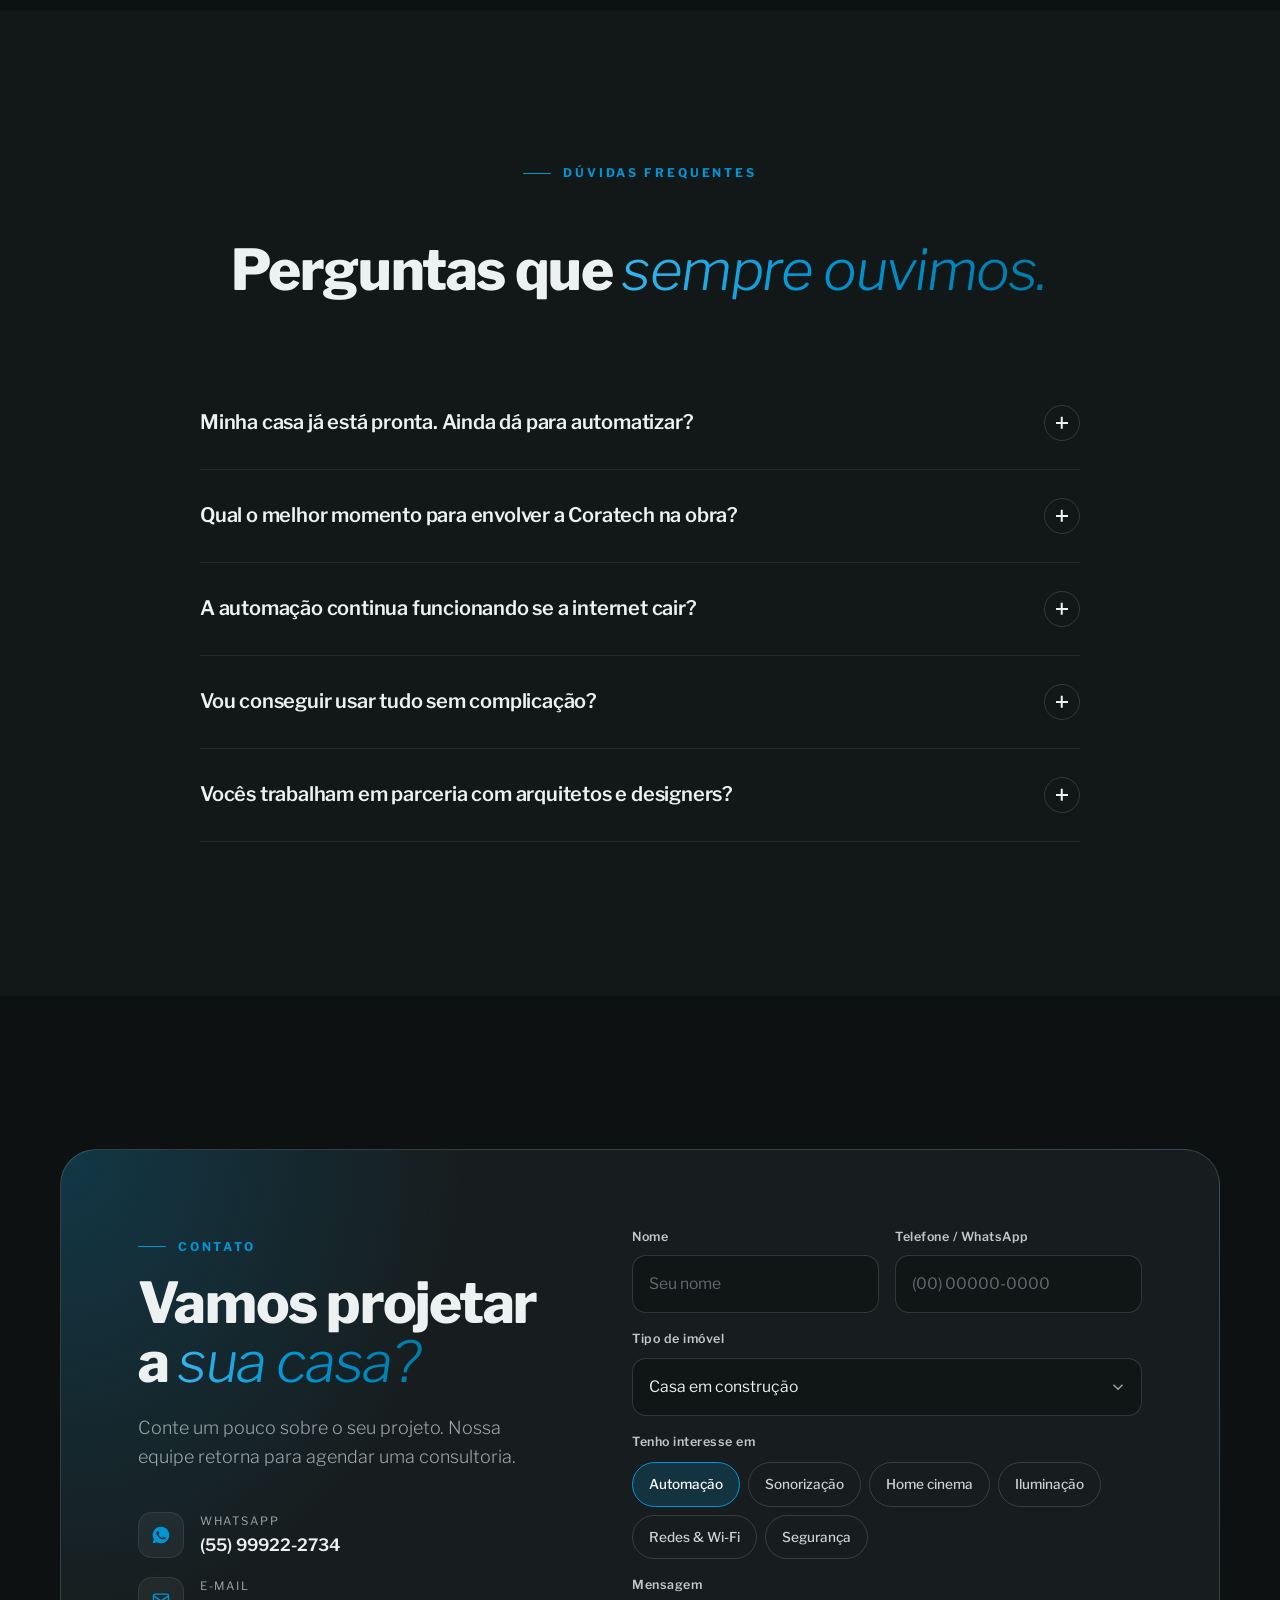
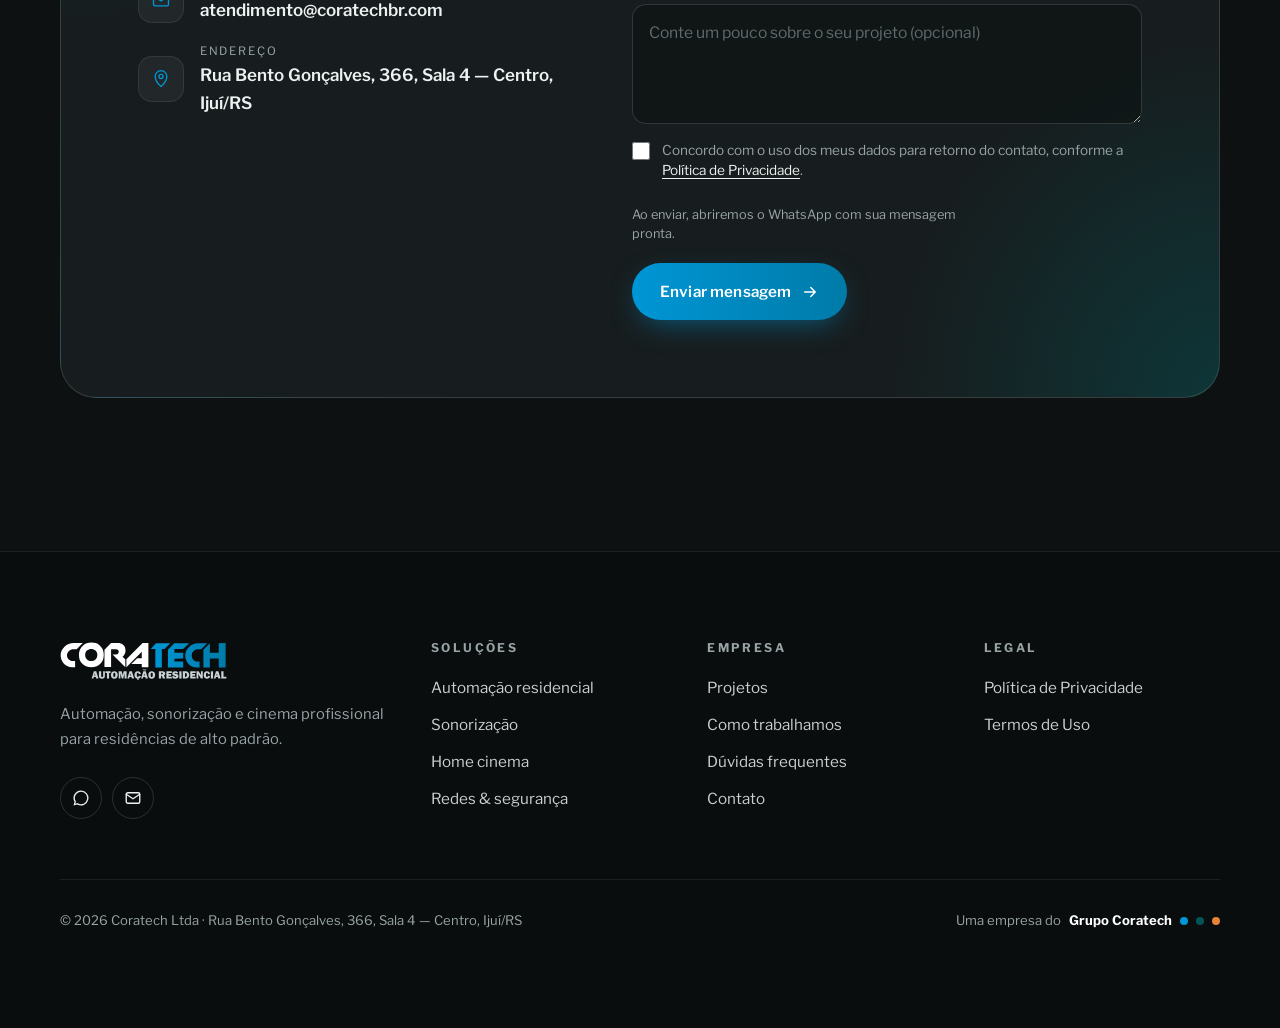
==== commit ee14e902: "Add files via upload" ====
--- a/index.html
+++ b/index.html
@@ -17,7 +17,7 @@
   <link rel="preconnect" href="https://fonts.googleapis.com">
   <link rel="preconnect" href="https://fonts.gstatic.com" crossorigin>
   <link href="https://fonts.googleapis.com/css2?family=Libre+Franklin:ital,wght@0,300;0,400;0,500;0,600;0,700;0,800;1,300&display=swap" rel="stylesheet">
-  <link rel="stylesheet" href="assets/css/style.css?v=4">
+  <link rel="stylesheet" href="assets/css/style.css?v=6">
 </head>
 <body>
 
@@ -29,7 +29,7 @@
   <header class="header" id="topo">
     <div class="container">
       <a href="#inicio" class="brand" aria-label="Coratech — início">
-        <img src="assets/img/logo-claro.svg" alt="Coratech Automação Residencial" width="363" height="86">
+        <img src="assets/img/logo-claro.svg" alt="Coratech Automação Residencial" width="283" height="64">
       </a>
 
       <nav class="nav" id="menu" aria-label="Menu principal">
@@ -259,7 +259,7 @@
       <div class="container">
 
         <!-- Automação -->
-        <div class="feature">
+        <div class="feature" id="automacao">
           <div class="feature__media reveal-scale" data-observe>
             <div class="plan">
               <svg viewBox="0 0 400 300" aria-hidden="true">
@@ -306,7 +306,7 @@
         </div>
 
         <!-- Sonorização -->
-        <div class="feature feature--rev">
+        <div class="feature feature--rev" id="sonorizacao">
           <div class="feature__media reveal-scale" data-observe>
             <div class="sound">
               <span class="sound__ring"></span><span class="sound__ring"></span><span class="sound__ring"></span><span class="sound__ring"></span>
@@ -332,7 +332,7 @@
         </div>
 
         <!-- Cinema -->
-        <div class="feature">
+        <div class="feature" id="cinema">
           <div class="feature__media reveal-scale" data-observe>
             <div class="cinema" aria-hidden="true">
               <div class="cinema__beam"></div>
@@ -633,7 +633,7 @@
     <div class="container">
       <div class="footer__top">
         <div class="footer__brand">
-          <img src="assets/img/logo-claro.svg" alt="Coratech Automação Residencial" width="363" height="86" loading="lazy">
+          <img src="assets/img/logo-claro.svg" alt="Coratech Automação Residencial" width="283" height="64" loading="lazy">
           <p>Automação, sonorização e cinema profissional para residências de alto padrão.</p>
           <div class="socials">
             <a href="#" data-link="instagram" aria-label="Instagram" target="_blank" rel="noopener">
@@ -702,6 +702,6 @@
     <button class="btn btn--sm" data-cookie-ok>Entendi</button>
   </div>
 
-  <script src="assets/js/main.js?v=4"></script>
+  <script src="assets/js/main.js?v=6"></script>
 </body>
 </html>
--- a/assets/css/style.css
+++ b/assets/css/style.css
@@ -195,8 +195,8 @@
 
 .header .container { display: flex; align-items: center; justify-content: space-between; gap: 24px; }
 .brand { position: relative; z-index: 70; }
-.brand img { height: 38px; width: auto; transition: height 0.5s var(--ease); }
-.header.is-scrolled .brand img { height: 32px; }
+.brand img { height: 36px; width: auto; transition: height 0.5s var(--ease); }
+.header.is-scrolled .brand img { height: 30px; }
 
 .nav { display: flex; align-items: center; gap: 34px; }
 .nav a:not(.btn) {
@@ -821,7 +821,7 @@
 /* ---------- Rodapé ---------- */
 .footer { padding: 90px 0 36px; border-top: 1px solid var(--line); background: #0a0d0e; }
 .footer__top { display: grid; grid-template-columns: 1.4fr repeat(3, 1fr); gap: 40px; padding-bottom: 60px; }
-.footer__brand img { height: 40px; width: auto; margin-bottom: 22px; }
+.footer__brand img { height: 38px; width: auto; margin-bottom: 22px; }
 .footer__brand p { color: var(--muted); font-size: 0.92rem; max-width: 34ch; margin: 0; }
 .footer h4 { font-size: 0.75rem; letter-spacing: 0.2em; text-transform: uppercase; color: var(--muted); margin-bottom: 20px; font-weight: 700; }
 .footer ul { list-style: none; margin: 0; padding: 0; display: grid; gap: 12px; font-size: 0.95rem; }
@@ -964,7 +964,7 @@
 @media (max-width: 600px) {
   body { font-size: 16px; }
   .brand img { height: 30px; }
-  .header.is-scrolled .brand img { height: 28px; }
+  .header.is-scrolled .brand img { height: 26px; }
   .hero { padding-top: calc(var(--header-h) + 28px); }
   .hero__meta { gap: 18px; margin-top: 40px; }
   .hero__symbol { width: 120vw; right: -50vw; top: 30%; opacity: 0.5; }
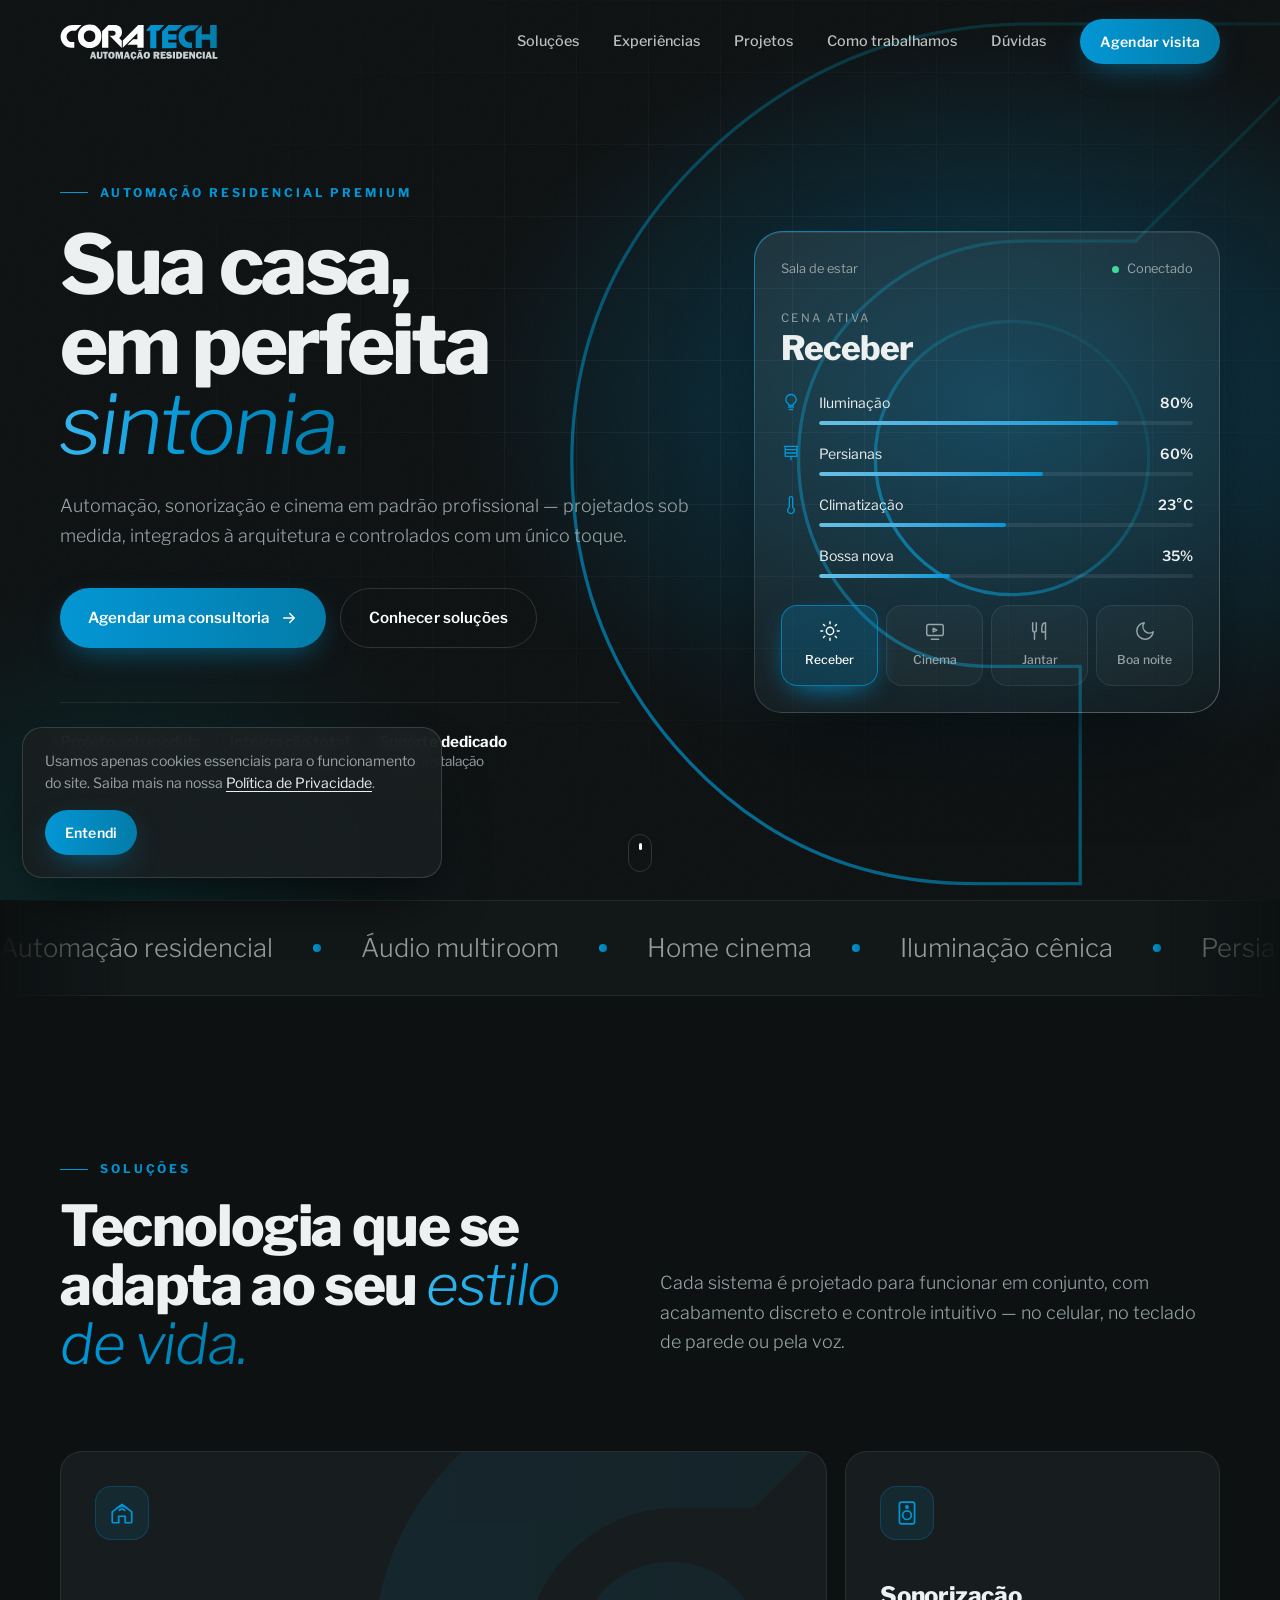
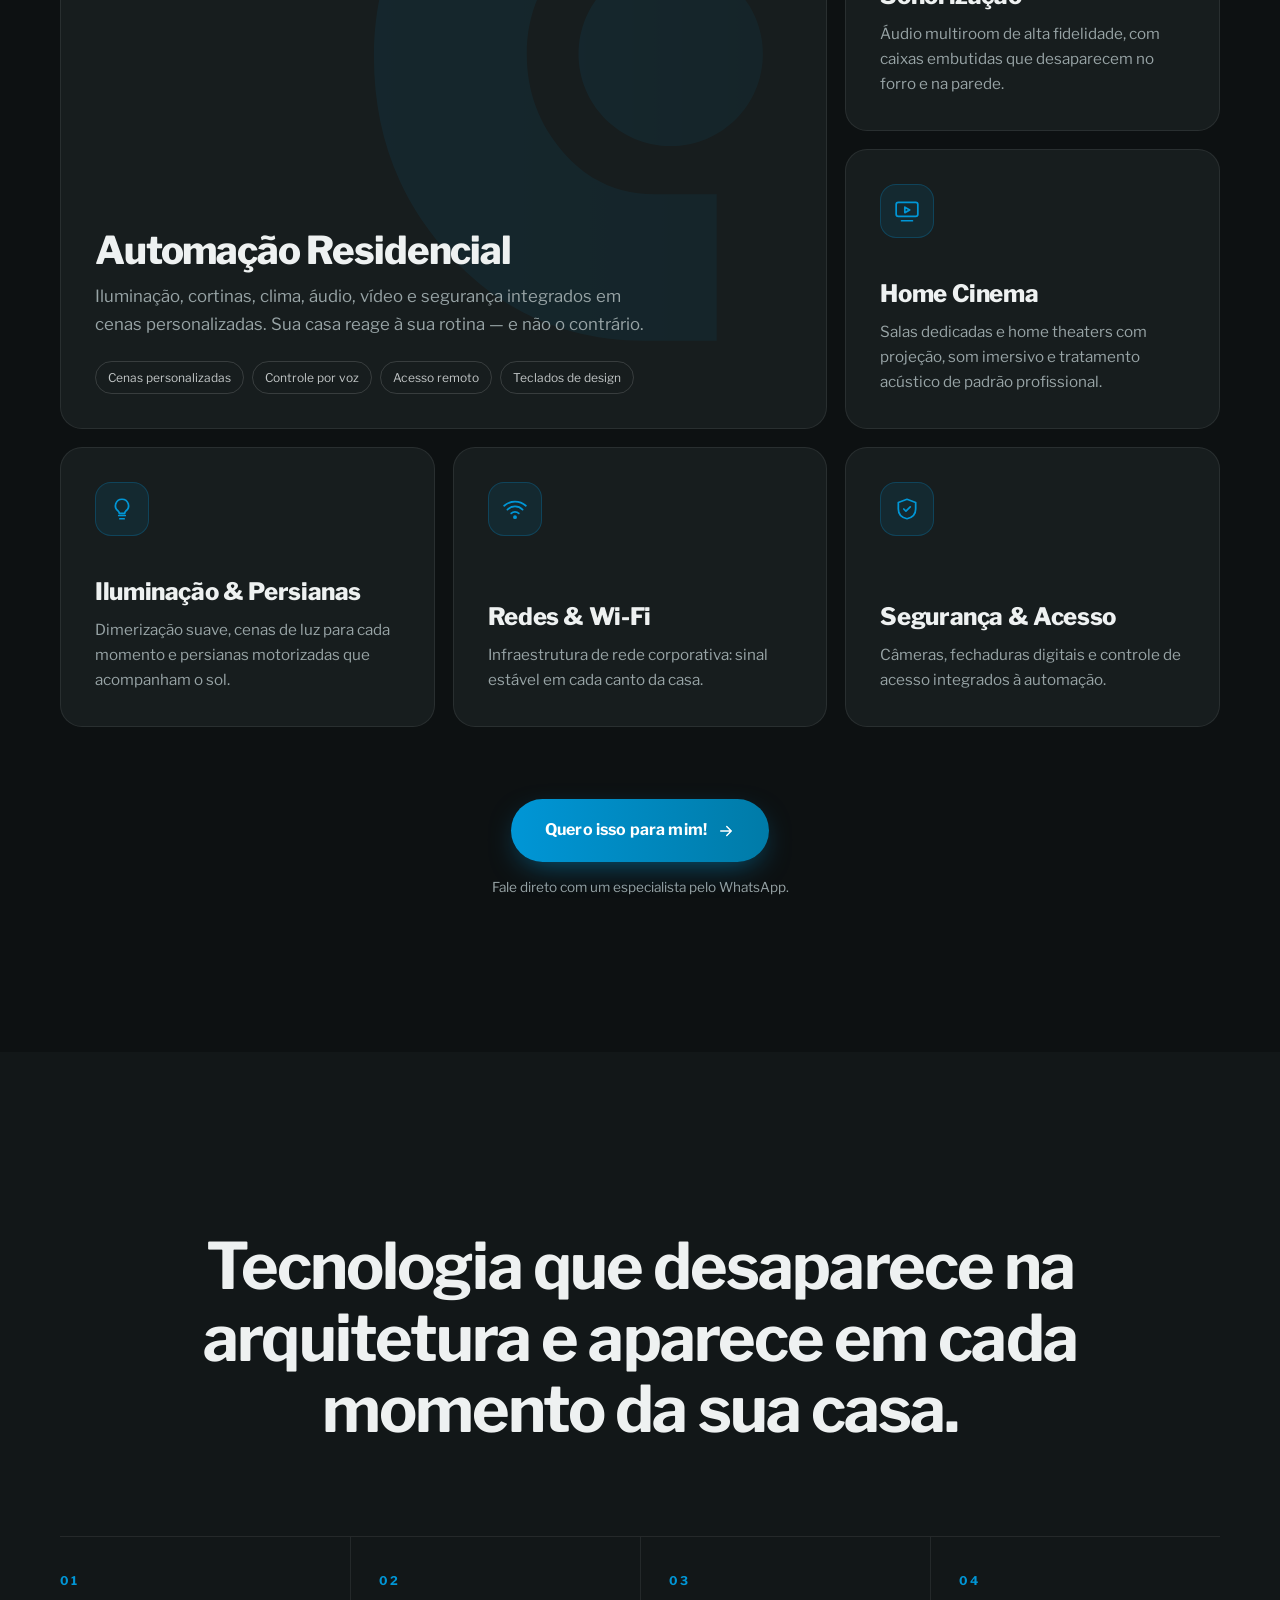
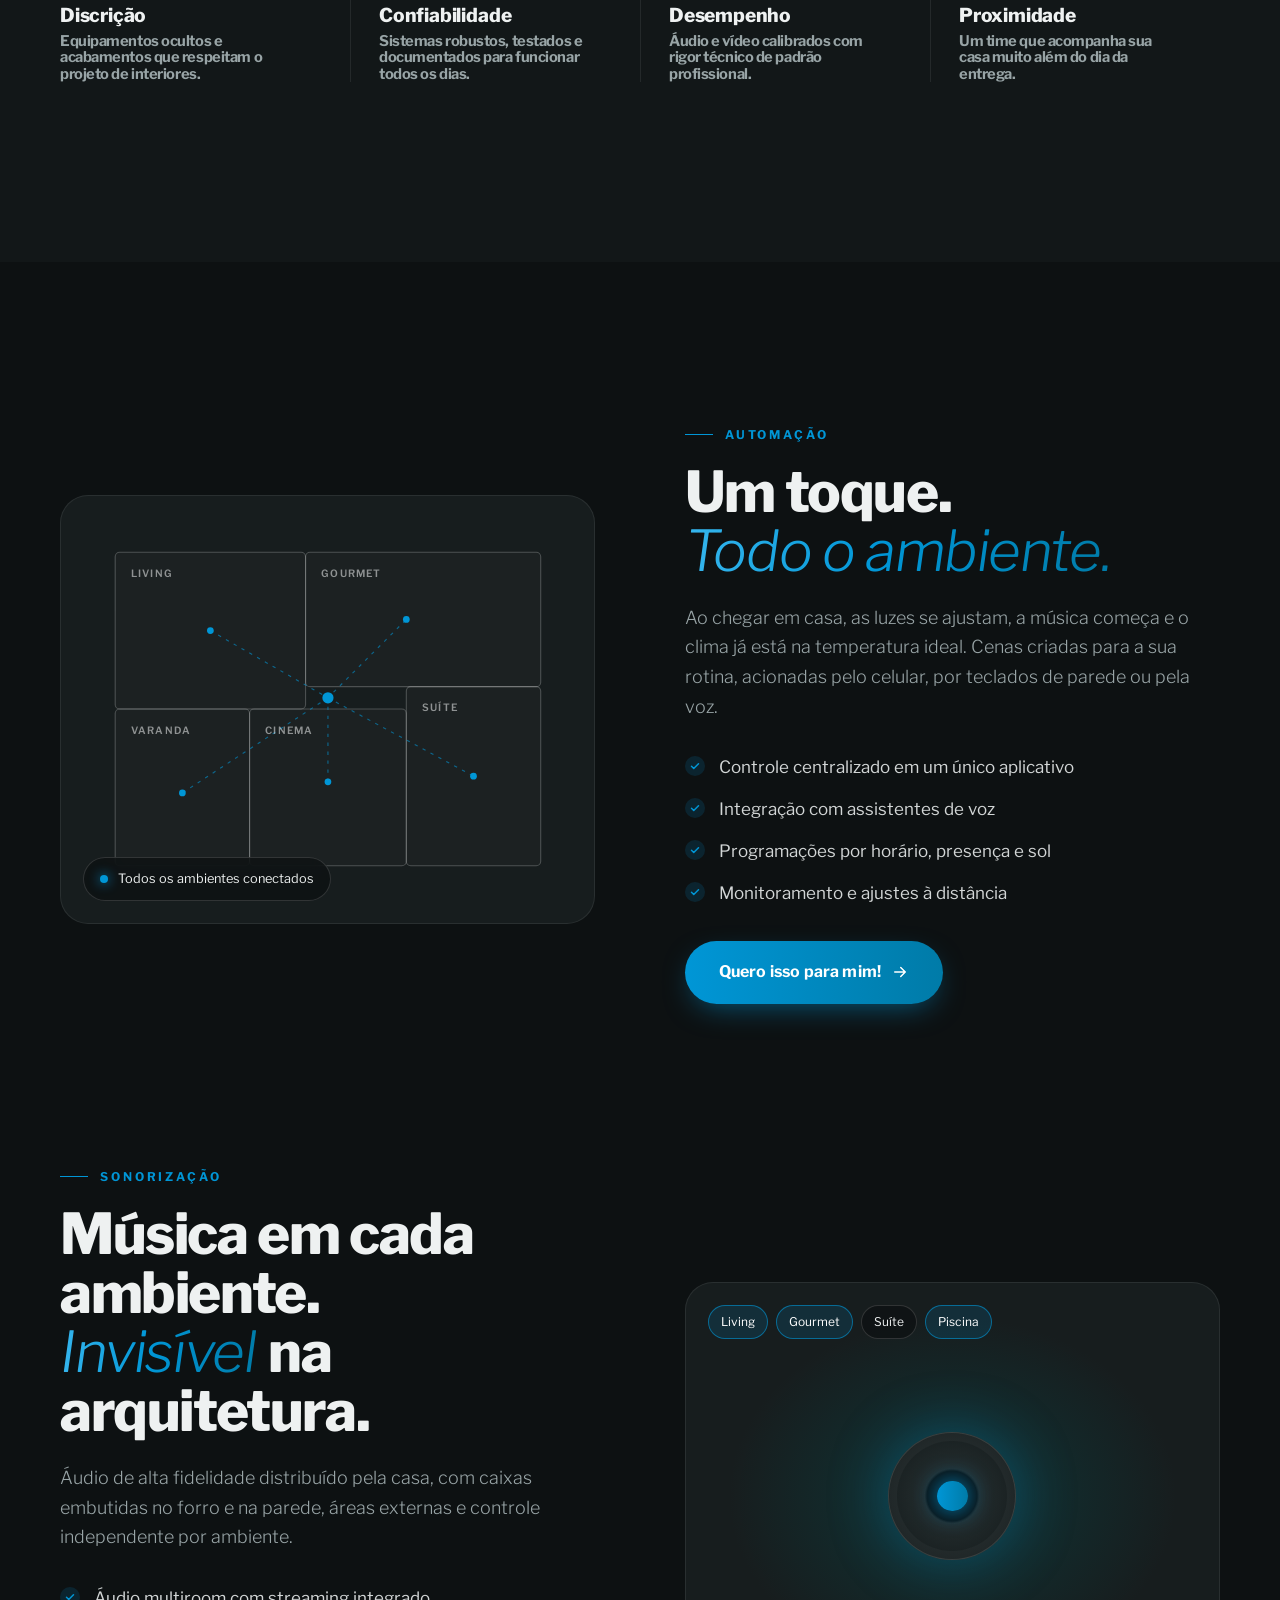
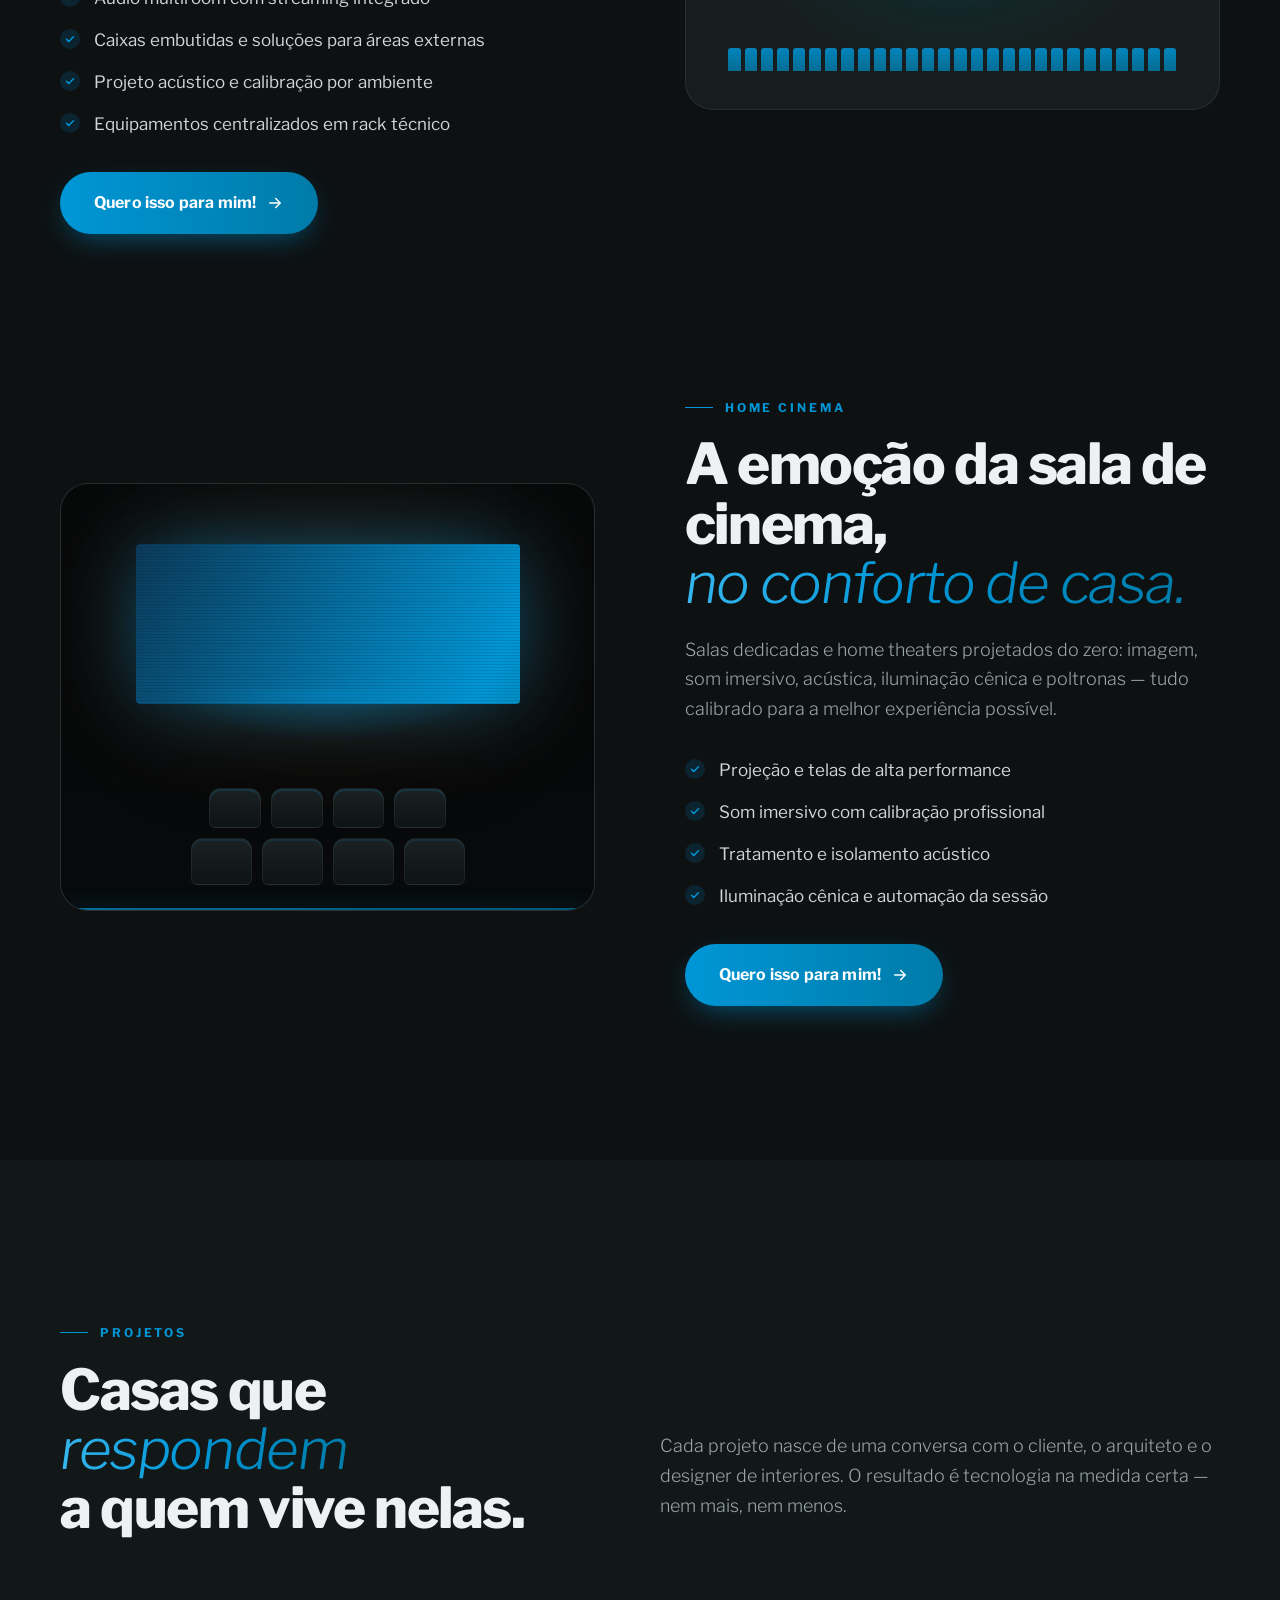
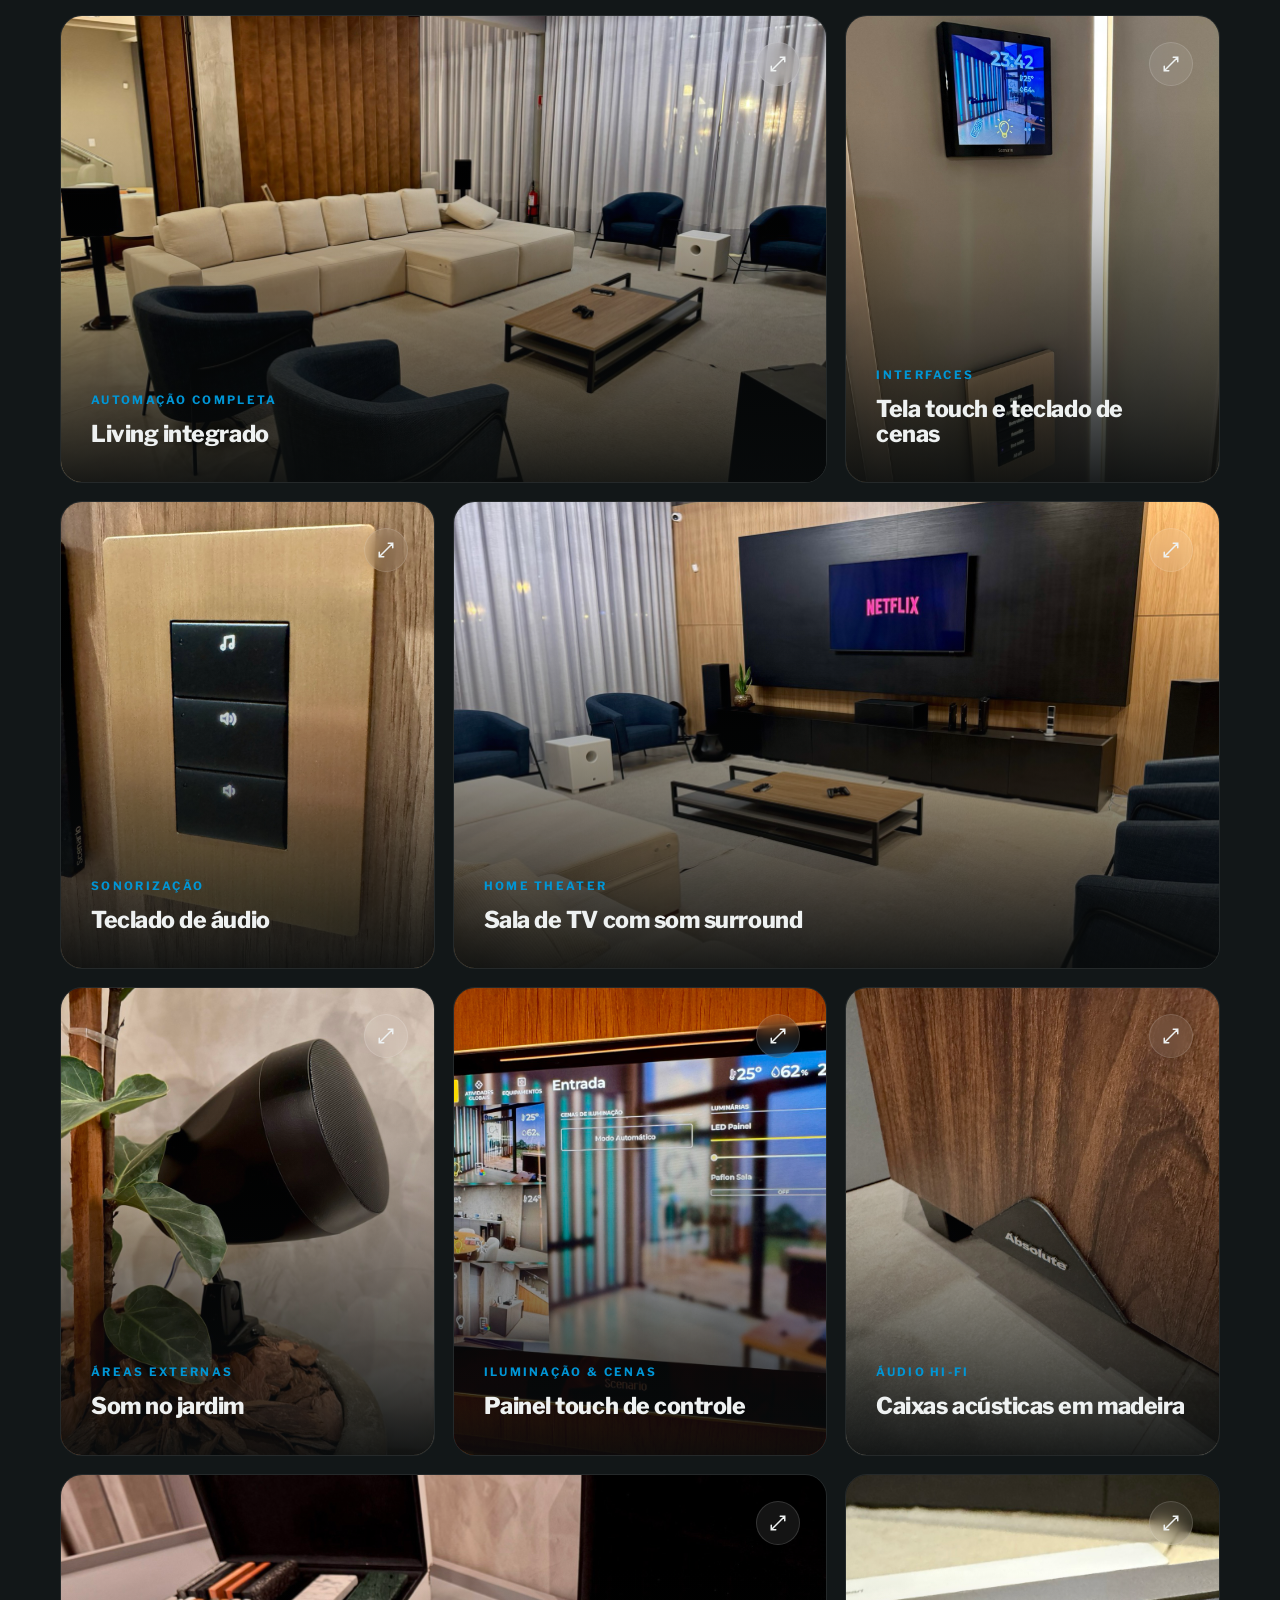
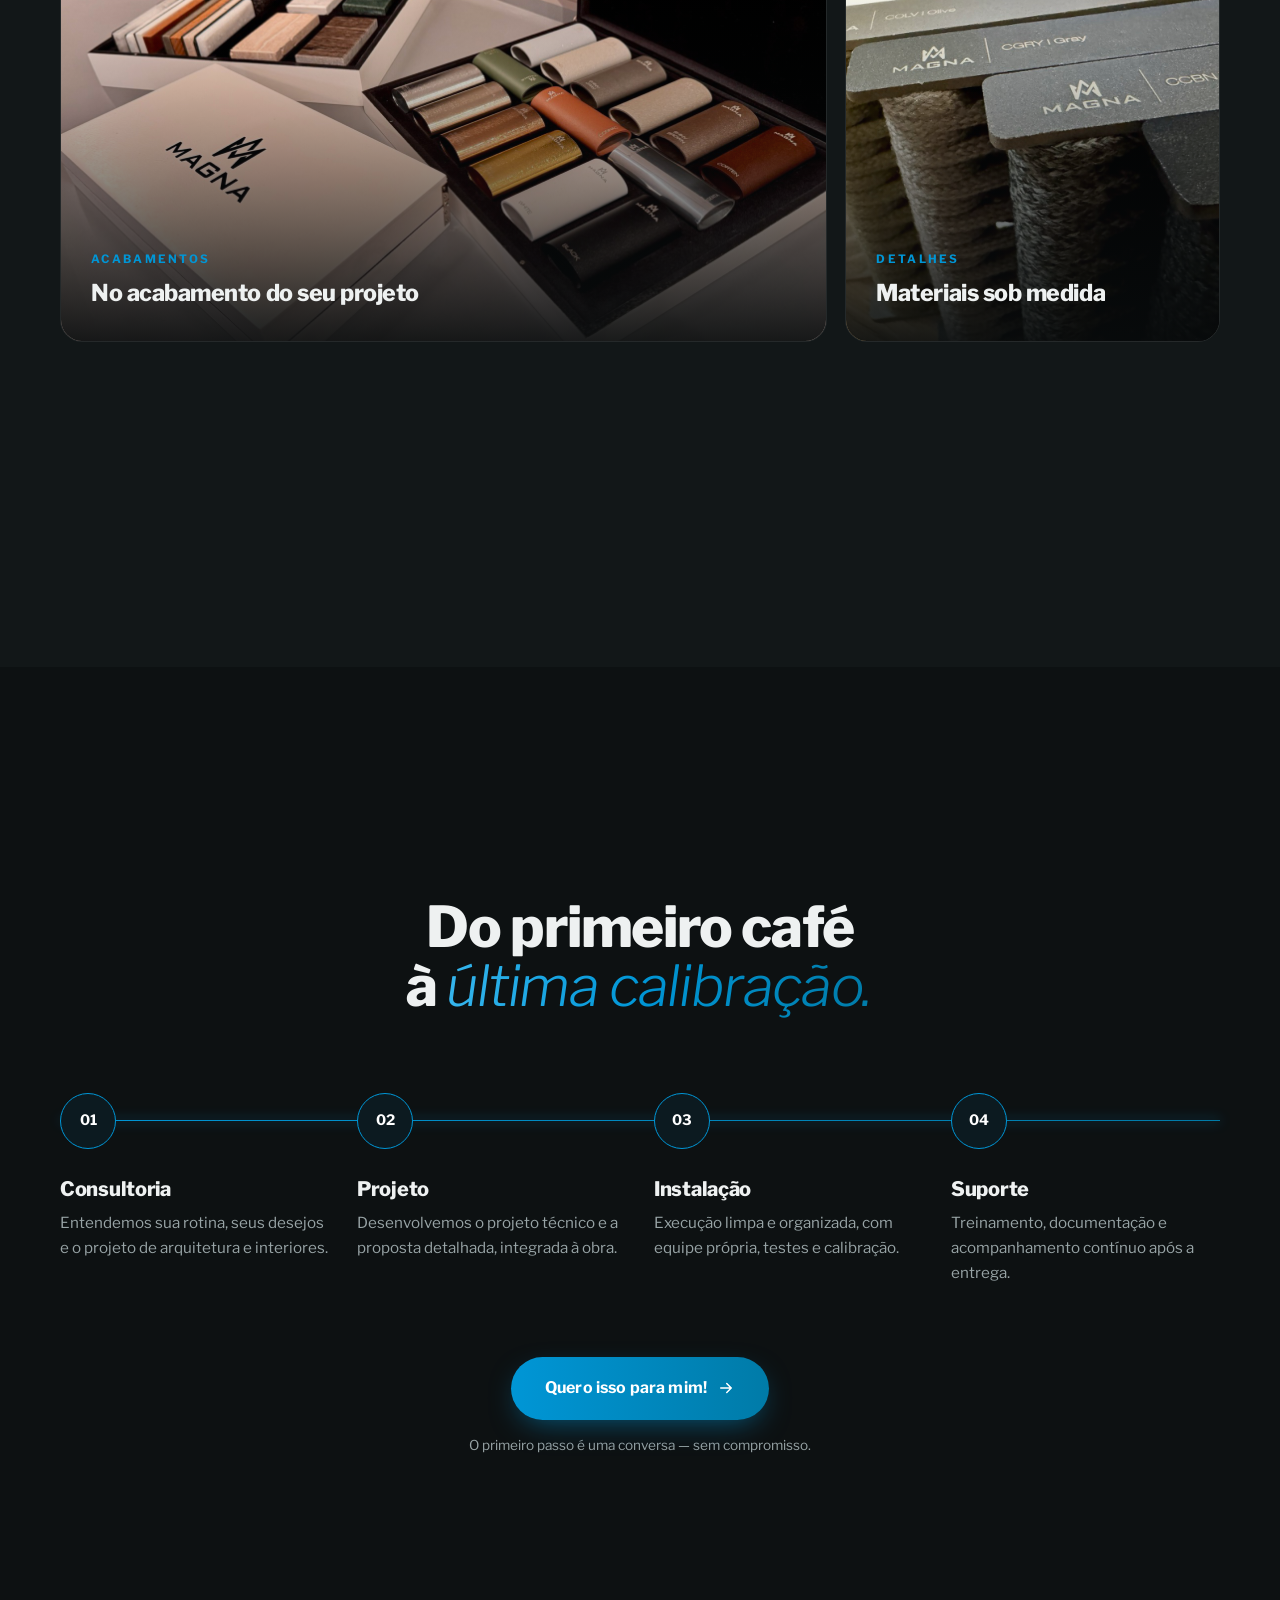
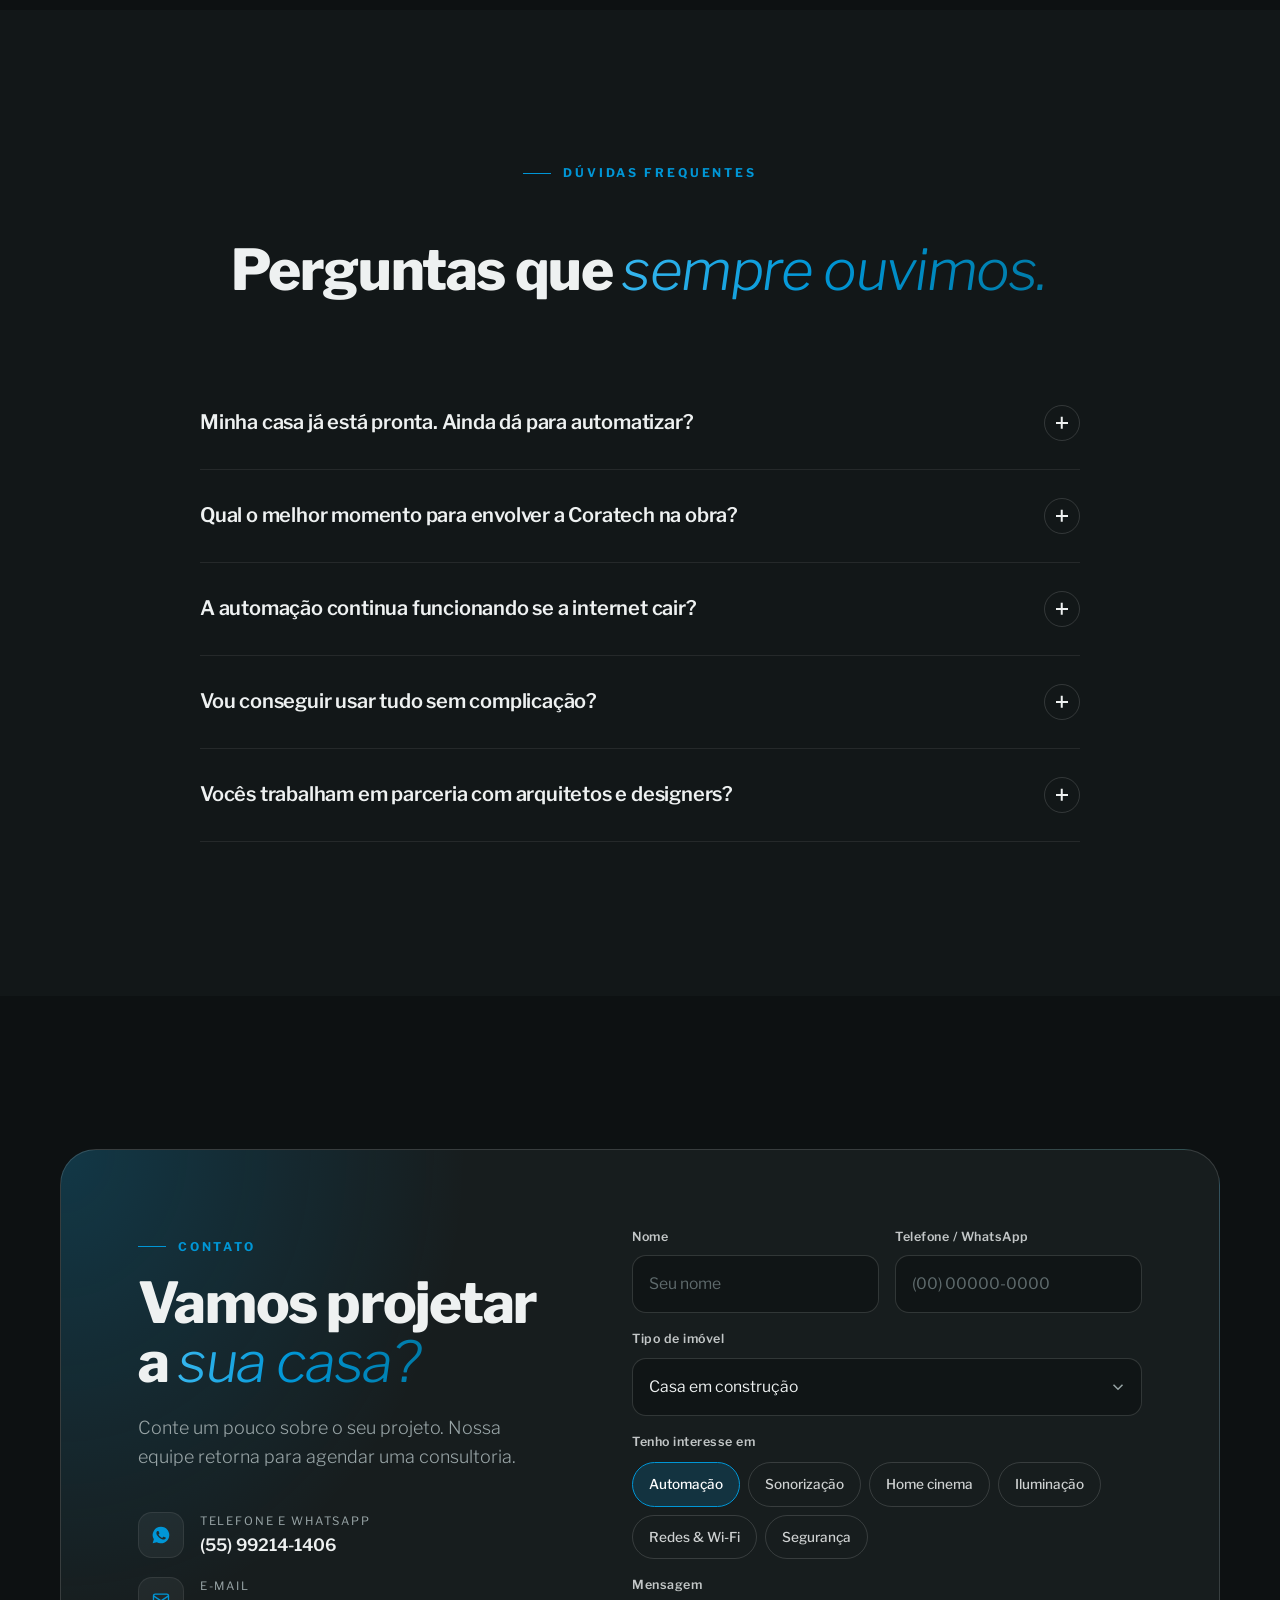
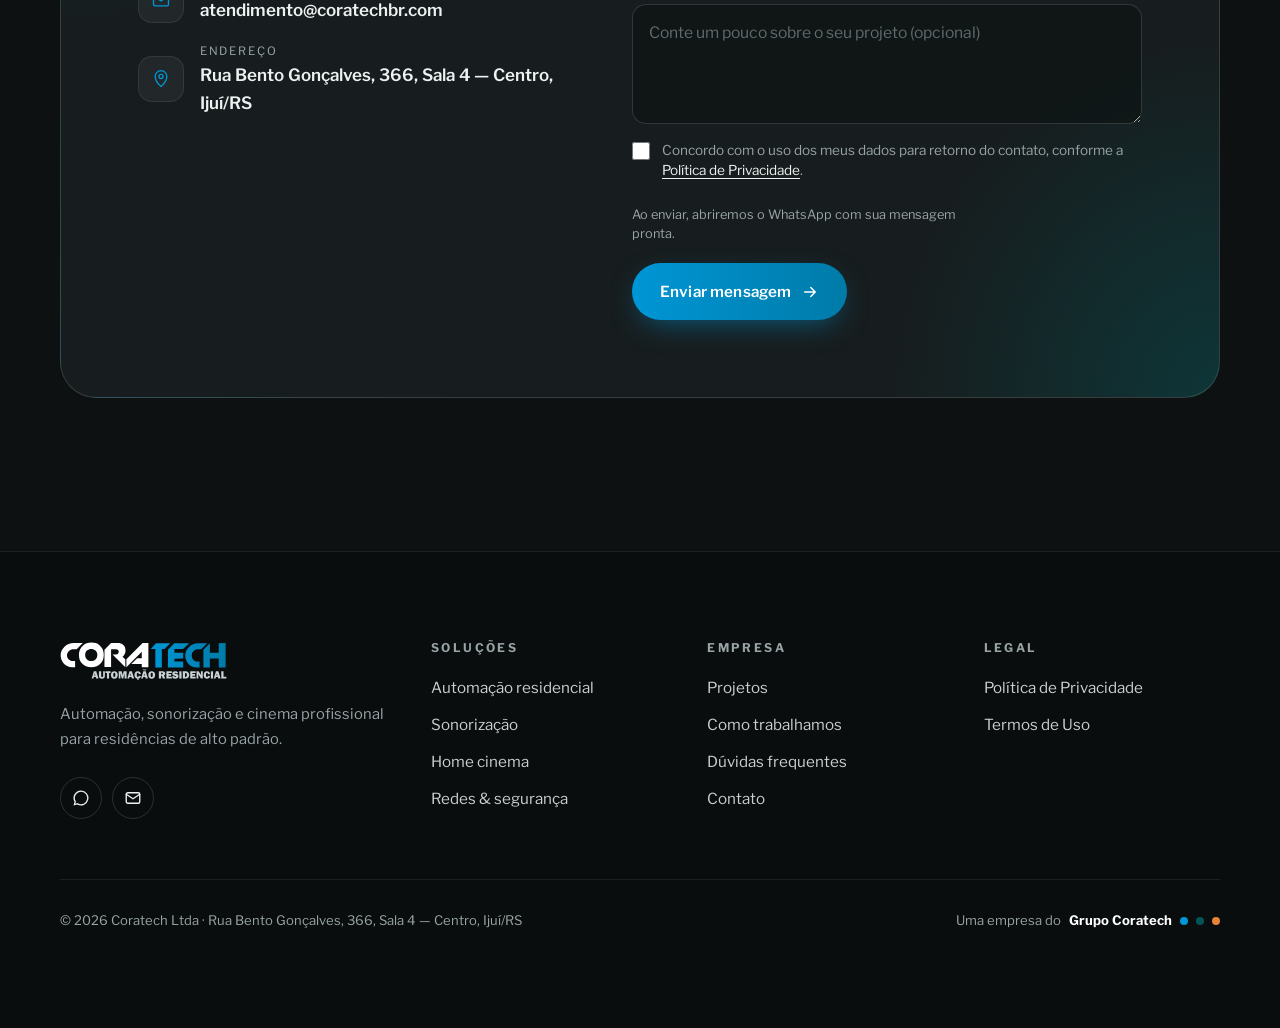
==== commit e353c0e9: "Add files via upload" ====
--- a/index.html
+++ b/index.html
@@ -17,7 +17,7 @@
   <link rel="preconnect" href="https://fonts.googleapis.com">
   <link rel="preconnect" href="https://fonts.gstatic.com" crossorigin>
   <link href="https://fonts.googleapis.com/css2?family=Libre+Franklin:ital,wght@0,300;0,400;0,500;0,600;0,700;0,800;1,300&display=swap" rel="stylesheet">
-  <link rel="stylesheet" href="assets/css/style.css?v=6">
+  <link rel="stylesheet" href="assets/css/style.css?v=7">
 </head>
 <body>
 
@@ -560,7 +560,7 @@
             <ul class="contact__info">
               <li>
                 <span class="ico"><svg viewBox="0 0 24 24" fill="currentColor"><path d="M12 2a10 10 0 0 0-8.6 15.1L2 22l5-1.3A10 10 0 1 0 12 2zm5.3 14.1c-.2.6-1.3 1.2-1.8 1.3-.5 0-1 .2-3.3-.7a11.5 11.5 0 0 1-4.6-4.1c-.5-.7-1.1-1.9-1.1-3.1 0-1.2.6-1.8.9-2 .2-.3.5-.3.7-.3h.5c.2 0 .4 0 .6.5l.8 2c.1.2.1.4 0 .5l-.4.6-.4.4c-.1.2-.3.3-.1.6.2.3.8 1.3 1.7 2.1 1.2 1 2.1 1.4 2.4 1.5.3.1.5.1.6-.1l.9-1.1c.2-.3.4-.2.7-.1l1.9.9c.3.1.5.2.5.3.1.2.1.6-.1 1.1z"/></svg></span>
-                <div><small>WhatsApp</small><a href="#" data-link="whatsapp" data-text="telefone">(55) 99922-2734</a></div>
+                <div><small>Telefone e WhatsApp</small><a href="#" data-link="whatsapp" data-text="telefone">(55) 99214-1406</a></div>
               </li>
               <li>
                 <span class="ico"><svg viewBox="0 0 24 24" fill="none" stroke="currentColor" stroke-width="1.6" stroke-linecap="round" stroke-linejoin="round"><rect x="3" y="5" width="18" height="14" rx="2"/><path d="M3 7l9 6 9-6"/></svg></span>
@@ -702,6 +702,6 @@
     <button class="btn btn--sm" data-cookie-ok>Entendi</button>
   </div>
 
-  <script src="assets/js/main.js?v=6"></script>
+  <script src="assets/js/main.js?v=7"></script>
 </body>
 </html>
